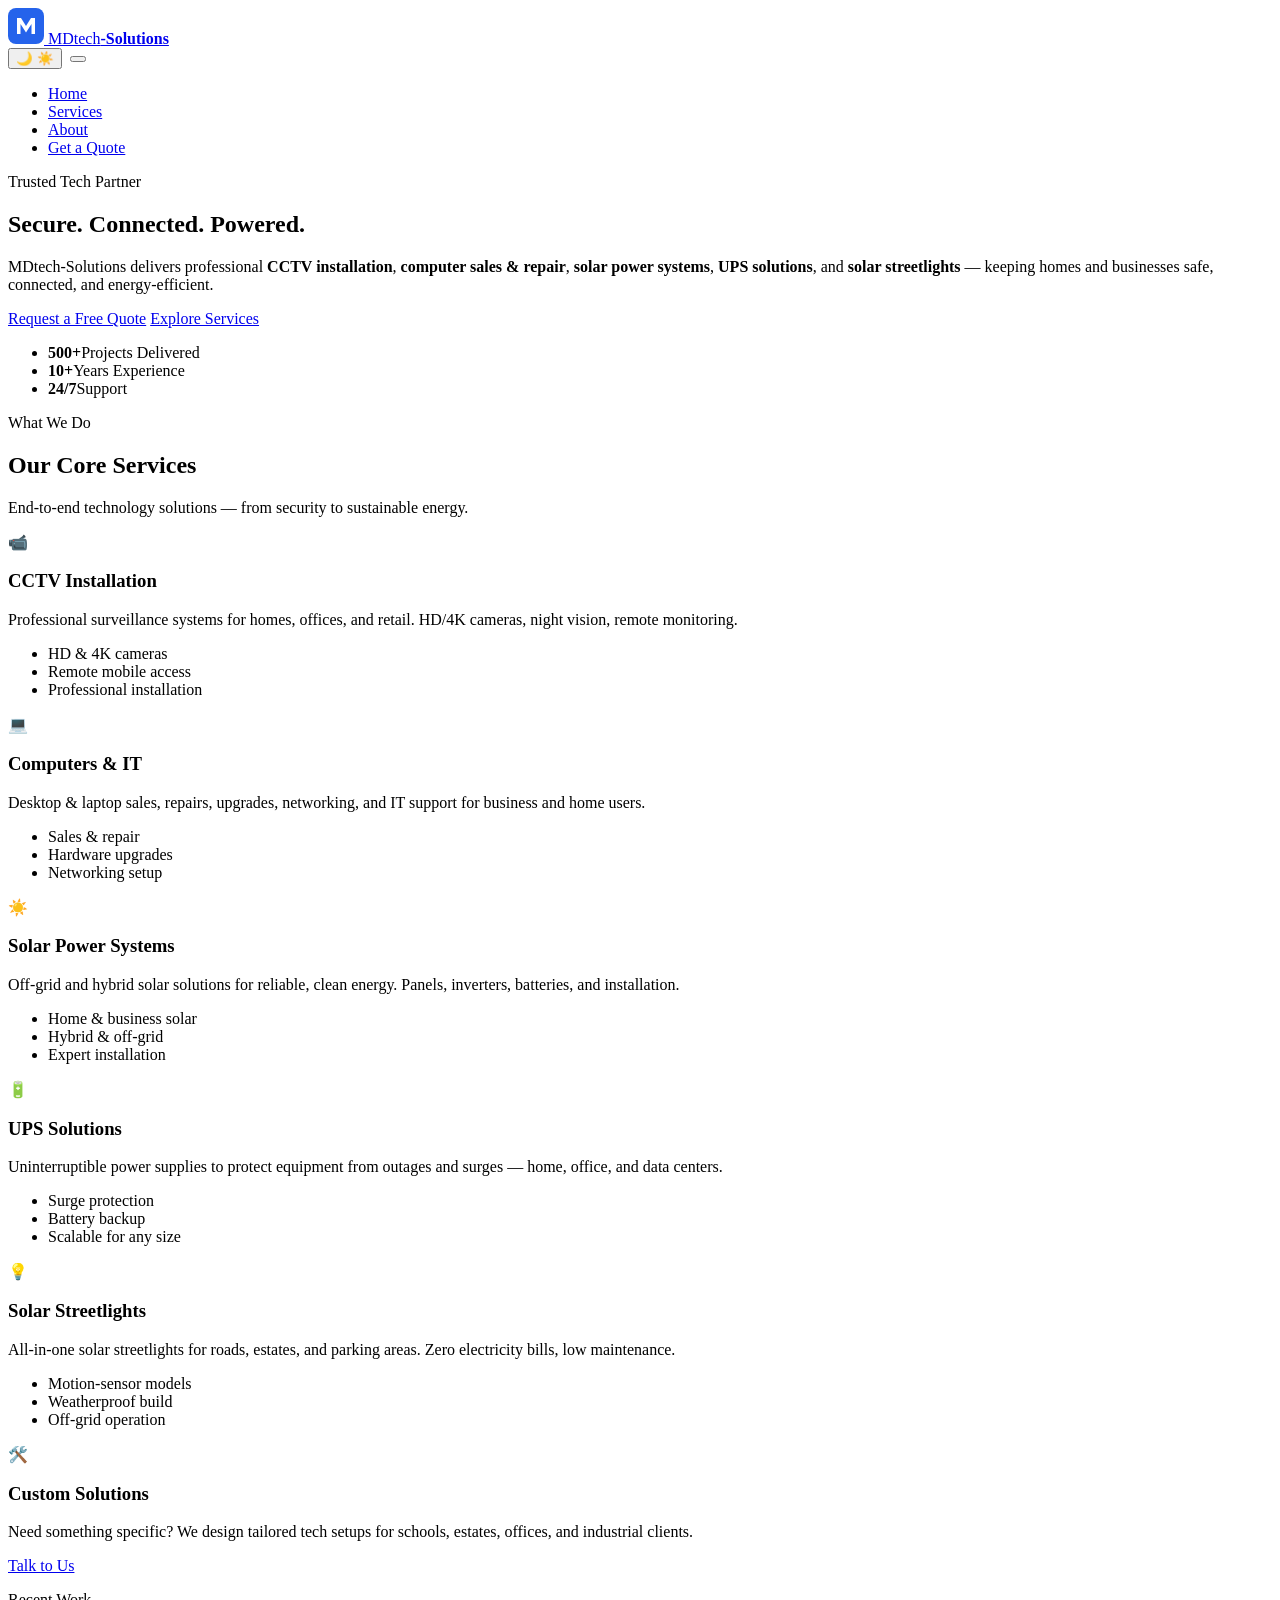
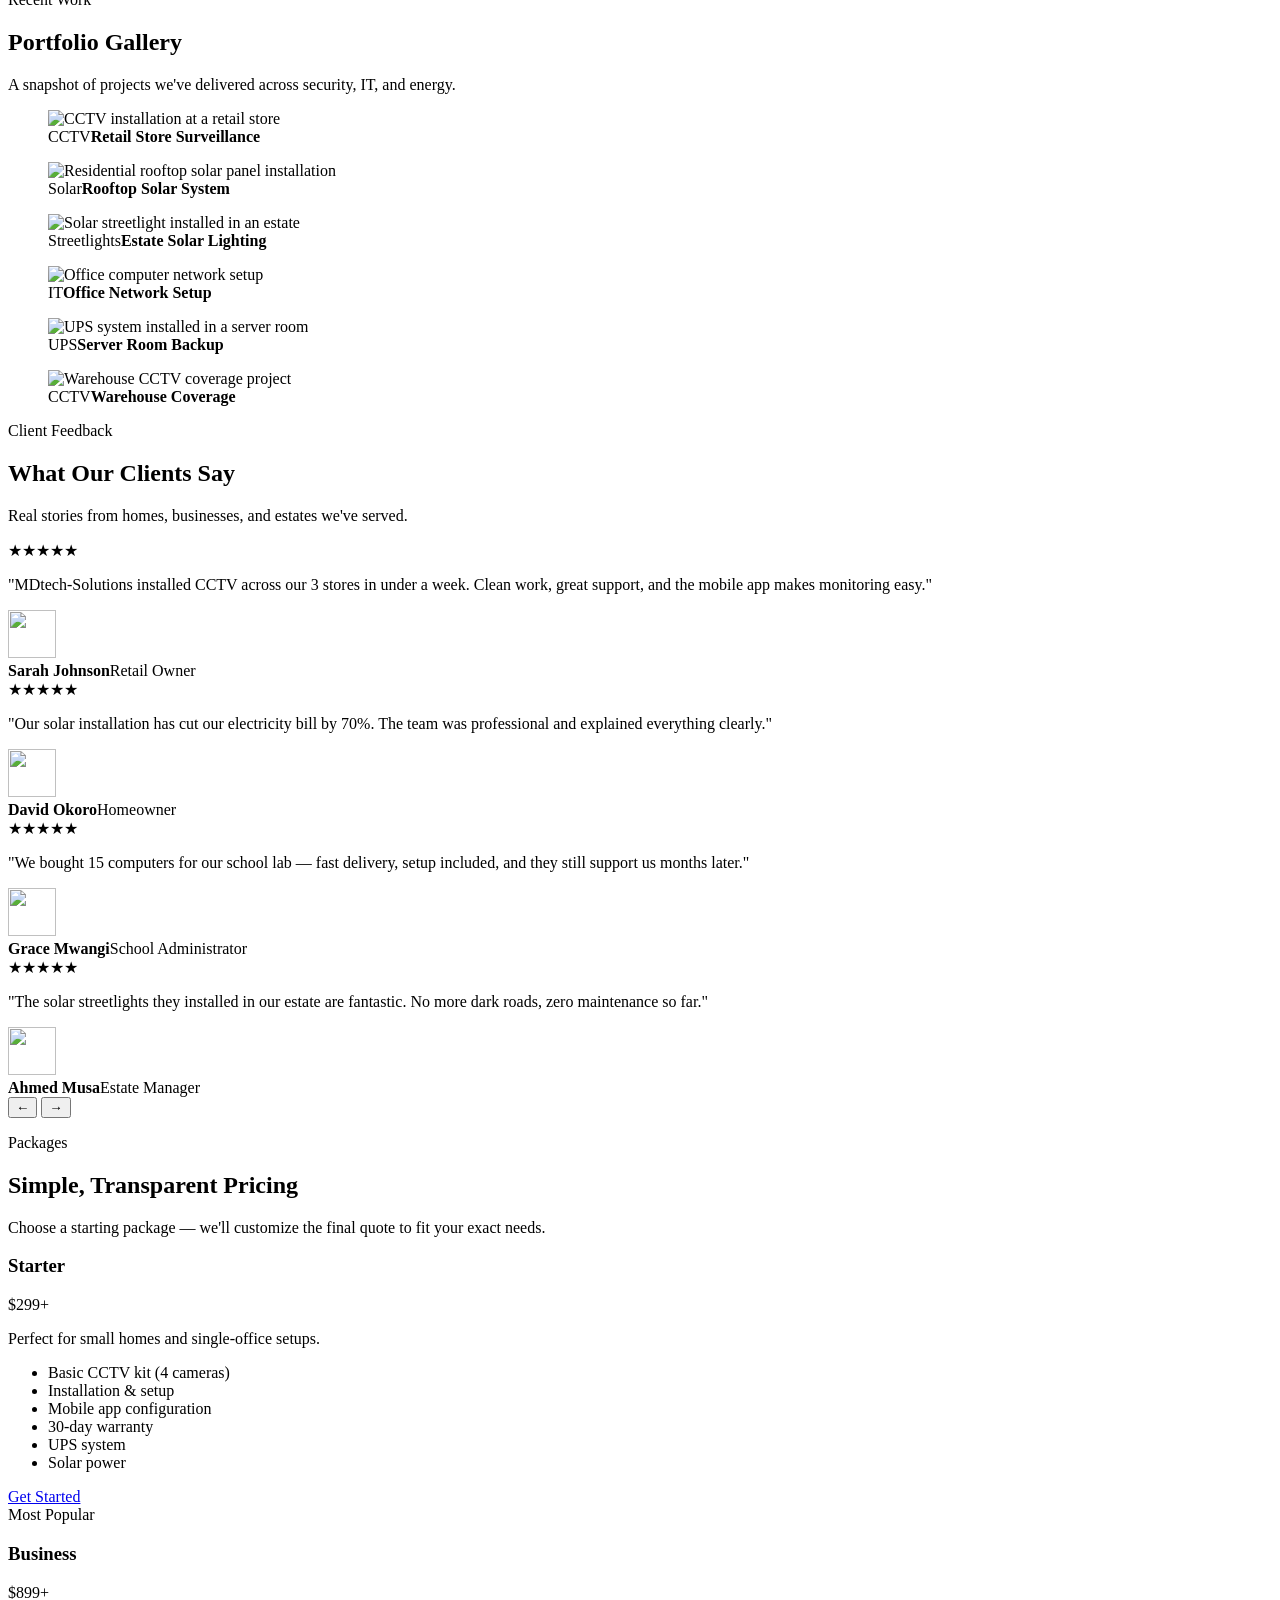
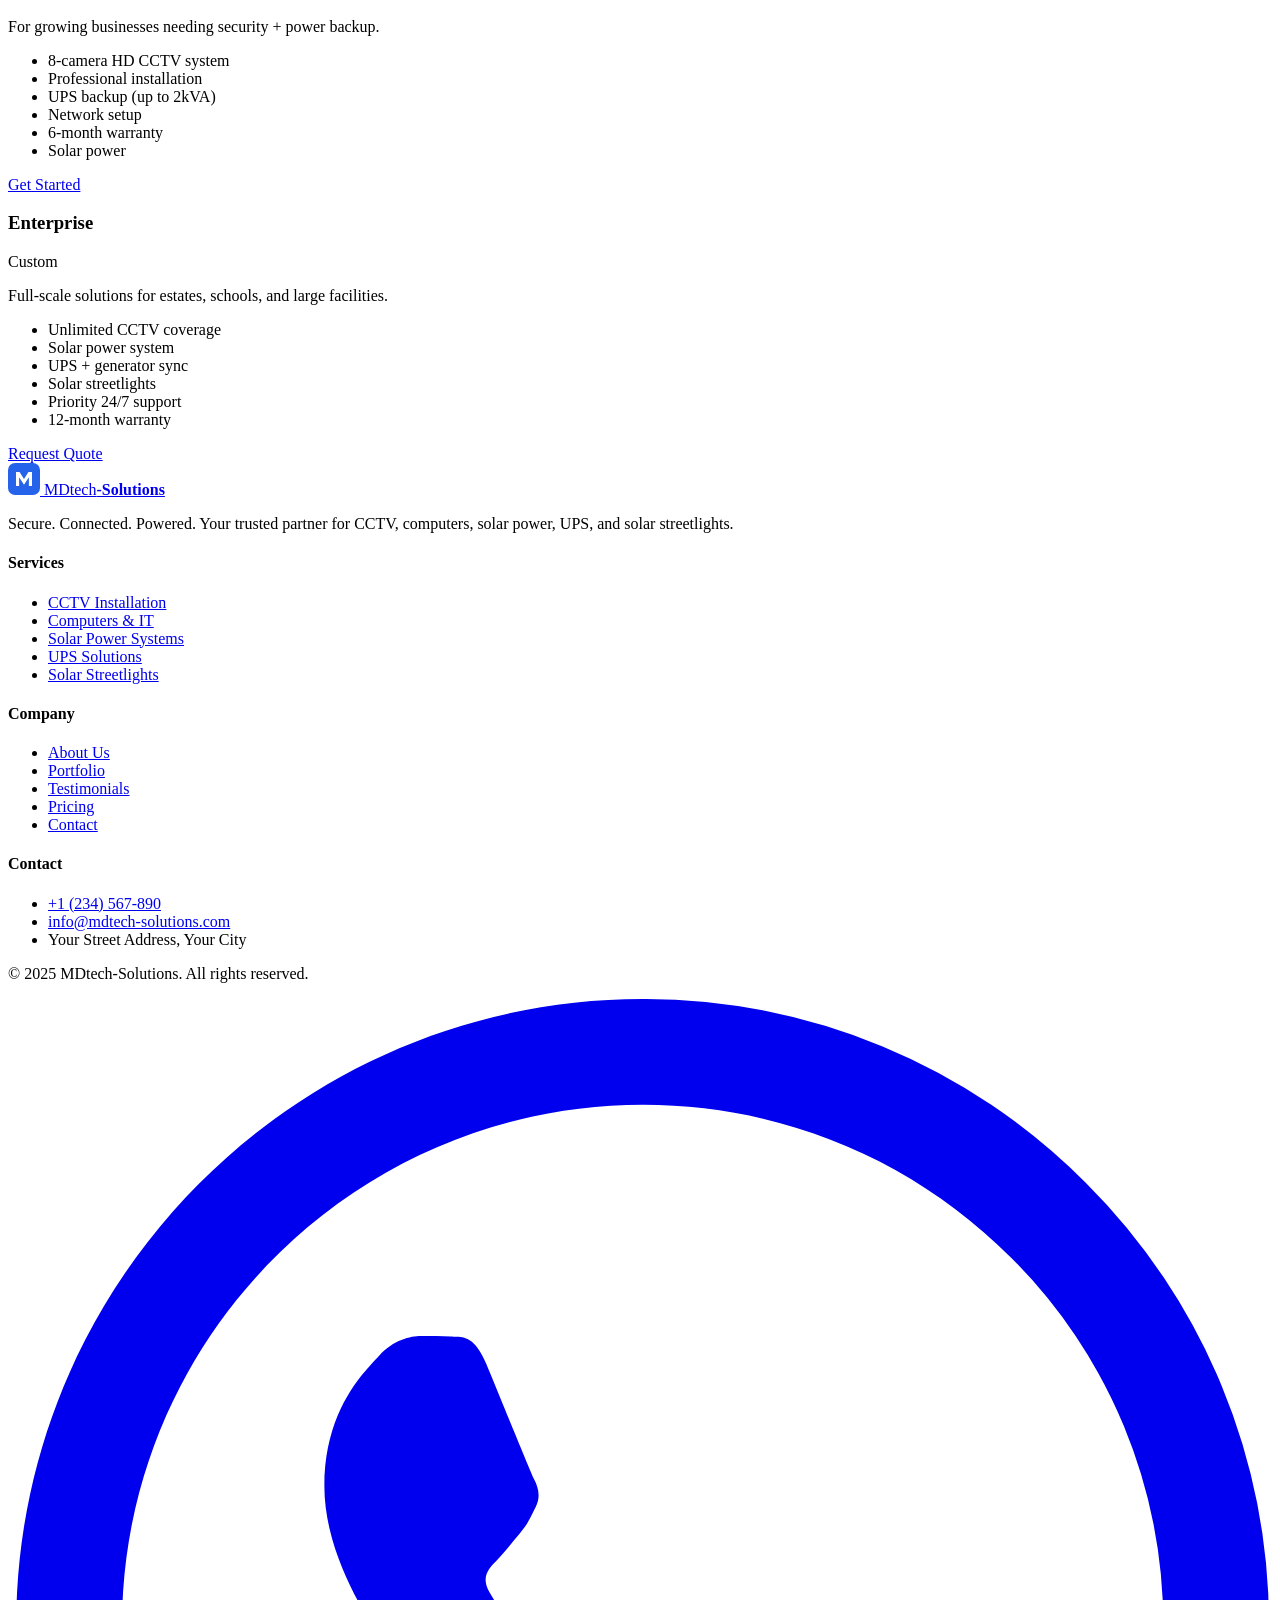
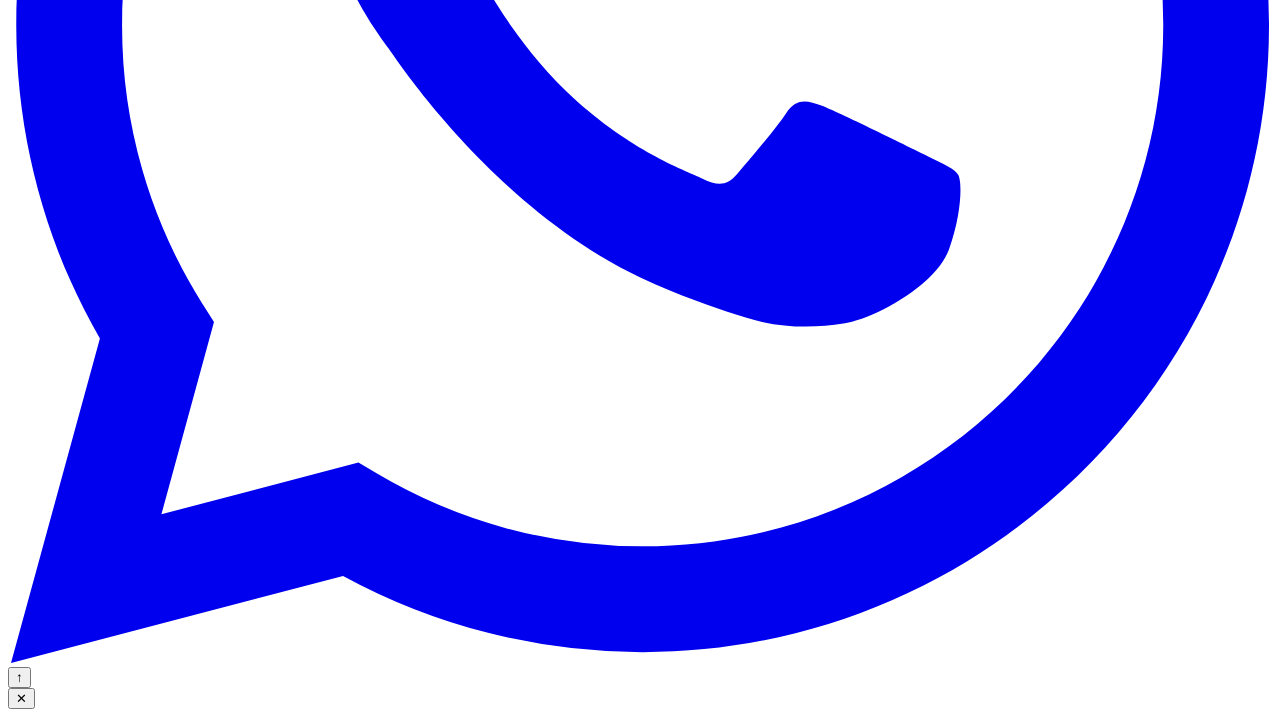
==== index.html @ 94e85aee "WED upload" ====
<!DOCTYPE html>
<html lang="en">
<head>
  <meta charset="UTF-8" />
  <meta name="viewport" content="width=device-width, initial-scale=1.0" />
  <title>MDtech-Solutions | CCTV, Computers, Solar Power, UPS & Solar Streetlights</title>
  <meta name="description" content="MDtech-Solutions is your trusted tech partner for CCTV installation, computer sales & repair, solar power systems, UPS solutions, and solar streetlights. Reliable, affordable, and professional." />
  <meta name="keywords" content="CCTV installation, computer sales, solar power, UPS, solar streetlights, tech solutions, security systems, MDtech-Solutions" />
  <meta name="author" content="MDtech-Solutions" />
  <meta name="robots" content="index, follow" />
  <link rel="canonical" href="https://www.mdtech-solutions.com/" />

  <meta property="og:type" content="website" />
  <meta property="og:title" content="MDtech-Solutions | CCTV, Computers, Solar Power & More" />
  <meta property="og:description" content="Professional CCTV installation, computer sales, solar power systems, UPS, and solar streetlights." />
  <meta property="og:image" content="https://www.mdtech-solutions.com/images/og-image.jpg" />
  <meta property="og:url" content="https://www.mdtech-solutions.com/" />
  <meta property="og:site_name" content="MDtech-Solutions" />

  <meta name="twitter:card" content="summary_large_image" />
  <meta name="twitter:title" content="MDtech-Solutions | CCTV, Computers, Solar Power & More" />
  <meta name="twitter:description" content="Professional CCTV installation, computer sales, solar power systems, UPS, and solar streetlights." />
  <meta name="twitter:image" content="https://www.mdtech-solutions.com/images/og-image.jpg" />

  <link rel="icon" href="images/logo.svg" type="image/svg+xml" />
  <link rel="apple-touch-icon" href="images/logo.svg" />
  <link rel="preconnect" href="https://fonts.googleapis.com" />
  <link rel="preconnect" href="https://fonts.gstatic.com" crossorigin />
  <link href="https://fonts.googleapis.com/css2?family=Inter:wght@400;500;600;700;800&display=swap" rel="stylesheet" />
  <link rel="stylesheet" href="css/style.css" />

  <script type="application/ld+json">
  {
    "@context": "https://schema.org",
    "@type": "LocalBusiness",
    "name": "MDtech-Solutions",
    "description": "Tech company offering CCTV installation, computer sales & repair, solar power systems, UPS, and solar streetlights.",
    "url": "https://www.mdtech-solutions.com",
    "logo": "https://www.mdtech-solutions.com/images/logo.svg",
    "image": "https://www.mdtech-solutions.com/images/og-image.jpg",
    "telephone": "+1234567890",
    "email": "info@mdtech-solutions.com",
    "address": { "@type": "PostalAddress", "streetAddress": "Your Street Address", "addressLocality": "Your City", "addressRegion": "Your Region", "postalCode": "00000", "addressCountry": "Your Country" },
    "openingHours": "Mo-Fr 08:00-18:00, Sa 09:00-15:00",
    "priceRange": "$$"
  }
  </script>
</head>
<body>

  <!-- HEADER -->
  <header class="site-header" role="banner">
    <div class="container">
      <nav class="navbar" aria-label="Main navigation">
        <a href="index.html" class="logo" aria-label="MDtech-Solutions home">
          <svg width="36" height="36" viewBox="0 0 36 36" fill="none" aria-hidden="true">
            <rect width="36" height="36" rx="8" fill="#2563eb"/>
            <path d="M9 26V10h4l5 8 5-8h4v16h-3.5V16l-5.5 8.5L12.5 16v10H9z" fill="#fff"/>
          </svg>
          <span>MDtech<strong>-Solutions</strong></span>
        </a>

        <div style="display:flex;align-items:center;gap:0.5rem;">
          <button class="theme-toggle" aria-label="Toggle dark mode" title="Toggle dark mode">
            <span class="icon-moon" aria-hidden="true">🌙</span>
            <span class="icon-sun" aria-hidden="true">☀️</span>
          </button>
          <button class="menu-toggle" aria-label="Toggle navigation menu" aria-expanded="false" aria-controls="nav-menu">
            <span></span><span></span><span></span>
          </button>
        </div>

        <ul class="nav-links" id="nav-menu">
          <li><a href="index.html">Home</a></li>
          <li><a href="services.html">Services</a></li>
          <li><a href="about.html">About</a></li>
          <li><a href="contact.html" class="btn-nav">Get a Quote</a></li>
        </ul>
      </nav>
    </div>
  </header>

  <main role="main">
    <!-- HERO -->
    <section id="home" class="hero" aria-labelledby="hero-title">
      <div class="container hero-content">
        <p class="eyebrow">Trusted Tech Partner</p>
        <h1 id="hero-title">Secure. Connected. <span class="highlight">Powered.</span></h1>
        <p class="hero-sub">
          MDtech-Solutions delivers professional <strong>CCTV installation</strong>, <strong>computer sales & repair</strong>,
          <strong>solar power systems</strong>, <strong>UPS solutions</strong>, and <strong>solar streetlights</strong> —
          keeping homes and businesses safe, connected, and energy-efficient.
        </p>
        <div class="hero-actions">
          <a href="contact.html" class="btn btn-primary">Request a Free Quote</a>
          <a href="services.html" class="btn btn-outline">Explore Services</a>
        </div>
        <ul class="hero-stats" aria-label="Key facts">
          <li><strong>500+</strong><span>Projects Delivered</span></li>
          <li><strong>10+</strong><span>Years Experience</span></li>
          <li><strong>24/7</strong><span>Support</span></li>
        </ul>
      </div>
    </section>

    <!-- SERVICES PREVIEW -->
    <section id="services" class="services" aria-labelledby="services-title">
      <div class="container">
        <header class="section-header">
          <p class="eyebrow">What We Do</p>
          <h2 id="services-title">Our Core Services</h2>
          <p class="section-sub">End-to-end technology solutions — from security to sustainable energy.</p>
        </header>
        <div class="card-grid">
          <article class="card">
            <div class="card-icon" aria-hidden="true">📹</div>
            <h3>CCTV Installation</h3>
            <p>Professional surveillance systems for homes, offices, and retail. HD/4K cameras, night vision, remote monitoring.</p>
            <ul class="card-features"><li>HD & 4K cameras</li><li>Remote mobile access</li><li>Professional installation</li></ul>
          </article>
          <article class="card">
            <div class="card-icon" aria-hidden="true">💻</div>
            <h3>Computers & IT</h3>
            <p>Desktop & laptop sales, repairs, upgrades, networking, and IT support for business and home users.</p>
            <ul class="card-features"><li>Sales & repair</li><li>Hardware upgrades</li><li>Networking setup</li></ul>
          </article>
          <article class="card">
            <div class="card-icon" aria-hidden="true">☀️</div>
            <h3>Solar Power Systems</h3>
            <p>Off-grid and hybrid solar solutions for reliable, clean energy. Panels, inverters, batteries, and installation.</p>
            <ul class="card-features"><li>Home & business solar</li><li>Hybrid & off-grid</li><li>Expert installation</li></ul>
          </article>
          <article class="card">
            <div class="card-icon" aria-hidden="true">🔋</div>
            <h3>UPS Solutions</h3>
            <p>Uninterruptible power supplies to protect equipment from outages and surges — home, office, and data centers.</p>
            <ul class="card-features"><li>Surge protection</li><li>Battery backup</li><li>Scalable for any size</li></ul>
          </article>
          <article class="card">
            <div class="card-icon" aria-hidden="true">💡</div>
            <h3>Solar Streetlights</h3>
            <p>All-in-one solar streetlights for roads, estates, and parking areas. Zero electricity bills, low maintenance.</p>
            <ul class="card-features"><li>Motion-sensor models</li><li>Weatherproof build</li><li>Off-grid operation</li></ul>
          </article>
          <article class="card card-cta">
            <div class="card-icon" aria-hidden="true">🛠️</div>
            <h3>Custom Solutions</h3>
            <p>Need something specific? We design tailored tech setups for schools, estates, offices, and industrial clients.</p>
            <a href="contact.html" class="btn btn-primary">Talk to Us</a>
          </article>
        </div>
      </div>
    </section>

    <!-- GALLERY / PORTFOLIO -->
    <section id="gallery" class="gallery" aria-labelledby="gallery-title">
      <div class="container">
        <header class="section-header">
          <p class="eyebrow">Recent Work</p>
          <h2 id="gallery-title">Portfolio Gallery</h2>
          <p class="section-sub">A snapshot of projects we've delivered across security, IT, and energy.</p>
        </header>
        <div class="gallery-grid">
          <figure class="gallery-item">
            <img src="images/portfolio/cctv-1.jpg" alt="CCTV installation at a retail store" loading="lazy" width="600" height="450" />
            <figcaption class="gallery-overlay"><span>CCTV</span><strong>Retail Store Surveillance</strong></figcaption>
          </figure>
          <figure class="gallery-item">
            <img src="images/portfolio/solar-1.jpg" alt="Residential rooftop solar panel installation" loading="lazy" width="600" height="450" />
            <figcaption class="gallery-overlay"><span>Solar</span><strong>Rooftop Solar System</strong></figcaption>
          </figure>
          <figure class="gallery-item">
            <img src="images/portfolio/streetlight-1.jpg" alt="Solar streetlight installed in an estate" loading="lazy" width="600" height="450" />
            <figcaption class="gallery-overlay"><span>Streetlights</span><strong>Estate Solar Lighting</strong></figcaption>
          </figure>
          <figure class="gallery-item">
            <img src="images/portfolio/office-1.jpg" alt="Office computer network setup" loading="lazy" width="600" height="450" />
            <figcaption class="gallery-overlay"><span>IT</span><strong>Office Network Setup</strong></figcaption>
          </figure>
          <figure class="gallery-item">
            <img src="images/portfolio/ups-1.jpg" alt="UPS system installed in a server room" loading="lazy" width="600" height="450" />
            <figcaption class="gallery-overlay"><span>UPS</span><strong>Server Room Backup</strong></figcaption>
          </figure>
          <figure class="gallery-item">
            <img src="images/portfolio/cctv-2.jpg" alt="Warehouse CCTV coverage project" loading="lazy" width="600" height="450" />
            <figcaption class="gallery-overlay"><span>CCTV</span><strong>Warehouse Coverage</strong></figcaption>
          </figure>
        </div>
      </div>
    </section>

    <!-- TESTIMONIALS -->
    <section id="testimonials" class="testimonials" aria-labelledby="testimonials-title">
      <div class="container">
        <header class="section-header">
          <p class="eyebrow">Client Feedback</p>
          <h2 id="testimonials-title">What Our Clients Say</h2>
          <p class="section-sub">Real stories from homes, businesses, and estates we've served.</p>
        </header>
        <div class="testimonials-track" role="region" aria-label="Client testimonials">
          <article class="testimonial">
            <div class="testimonial-stars" aria-label="5 out of 5 stars">★★★★★</div>
            <p class="testimonial-text">"MDtech-Solutions installed CCTV across our 3 stores in under a week. Clean work, great support, and the mobile app makes monitoring easy."</p>
            <div class="testimonial-author">
              <img src="images/testimonials/client-1.jpg" alt="" width="48" height="48" loading="lazy" />
              <div><strong>Sarah Johnson</strong><span>Retail Owner</span></div>
            </div>
          </article>
          <article class="testimonial">
            <div class="testimonial-stars" aria-label="5 out of 5 stars">★★★★★</div>
            <p class="testimonial-text">"Our solar installation has cut our electricity bill by 70%. The team was professional and explained everything clearly."</p>
            <div class="testimonial-author">
              <img src="images/testimonials/client-2.jpg" alt="" width="48" height="48" loading="lazy" />
              <div><strong>David Okoro</strong><span>Homeowner</span></div>
            </div>
          </article>
          <article class="testimonial">
            <div class="testimonial-stars" aria-label="5 out of 5 stars">★★★★★</div>
            <p class="testimonial-text">"We bought 15 computers for our school lab — fast delivery, setup included, and they still support us months later."</p>
            <div class="testimonial-author">
              <img src="images/testimonials/client-3.jpg" alt="" width="48" height="48" loading="lazy" />
              <div><strong>Grace Mwangi</strong><span>School Administrator</span></div>
            </div>
          </article>
          <article class="testimonial">
            <div class="testimonial-stars" aria-label="5 out of 5 stars">★★★★★</div>
            <p class="testimonial-text">"The solar streetlights they installed in our estate are fantastic. No more dark roads, zero maintenance so far."</p>
            <div class="testimonial-author">
              <img src="images/testimonials/client-4.jpg" alt="" width="48" height="48" loading="lazy" />
              <div><strong>Ahmed Musa</strong><span>Estate Manager</span></div>
            </div>
          </article>
        </div>
        <div class="testimonial-controls">
          <button class="testimonial-btn prev" aria-label="Previous testimonial">←</button>
          <button class="testimonial-btn next" aria-label="Next testimonial">→</button>
        </div>
      </div>
    </section>

    <!-- PRICING -->
    <section id="pricing" class="pricing" aria-labelledby="pricing-title">
      <div class="container">
        <header class="section-header">
          <p class="eyebrow">Packages</p>
          <h2 id="pricing-title">Simple, Transparent Pricing</h2>
          <p class="section-sub">Choose a starting package — we'll customize the final quote to fit your exact needs.</p>
        </header>
        <div class="pricing-grid">
          <article class="pricing-card">
            <h3>Starter</h3>
            <div class="pricing-amount">$299<span>+</span></div>
            <p class="pricing-desc">Perfect for small homes and single-office setups.</p>
            <ul class="pricing-features">
              <li>Basic CCTV kit (4 cameras)</li>
              <li>Installation & setup</li>
              <li>Mobile app configuration</li>
              <li>30-day warranty</li>
              <li class="disabled">UPS system</li>
              <li class="disabled">Solar power</li>
            </ul>
            <a href="contact.html" class="btn btn-outline">Get Started</a>
          </article>
          <article class="pricing-card featured">
            <span class="pricing-badge">Most Popular</span>
            <h3>Business</h3>
            <div class="pricing-amount">$899<span>+</span></div>
            <p class="pricing-desc">For growing businesses needing security + power backup.</p>
            <ul class="pricing-features">
              <li>8-camera HD CCTV system</li>
              <li>Professional installation</li>
              <li>UPS backup (up to 2kVA)</li>
              <li>Network setup</li>
              <li>6-month warranty</li>
              <li class="disabled">Solar power</li>
            </ul>
            <a href="contact.html" class="btn btn-primary">Get Started</a>
          </article>
          <article class="pricing-card">
            <h3>Enterprise</h3>
            <div class="pricing-amount">Custom</div>
            <p class="pricing-desc">Full-scale solutions for estates, schools, and large facilities.</p>
            <ul class="pricing-features">
              <li>Unlimited CCTV coverage</li>
              <li>Solar power system</li>
              <li>UPS + generator sync</li>
              <li>Solar streetlights</li>
              <li>Priority 24/7 support</li>
              <li>12-month warranty</li>
            </ul>
            <a href="contact.html" class="btn btn-outline">Request Quote</a>
          </article>
        </div>
      </div>
    </section>
  </main>

  <!-- FOOTER -->
  <footer class="site-footer" role="contentinfo">
    <div class="container footer-grid">
      <div>
        <a href="index.html" class="logo footer-logo">
          <svg width="32" height="32" viewBox="0 0 36 36" fill="none" aria-hidden="true">
            <rect width="36" height="36" rx="8" fill="#2563eb"/>
            <path d="M9 26V10h4l5 8 5-8h4v16h-3.5V16l-5.5 8.5L12.5 16v10H9z" fill="#fff"/>
          </svg>
          <span>MDtech<strong>-Solutions</strong></span>
        </a>
        <p class="footer-desc">Secure. Connected. Powered. Your trusted partner for CCTV, computers, solar power, UPS, and solar streetlights.</p>
      </div>
      <div>
        <h4>Services</h4>
        <ul>
          <li><a href="services.html">CCTV Installation</a></li>
          <li><a href="services.html">Computers & IT</a></li>
          <li><a href="services.html">Solar Power Systems</a></li>
          <li><a href="services.html">UPS Solutions</a></li>
          <li><a href="services.html">Solar Streetlights</a></li>
        </ul>
      </div>
      <div>
        <h4>Company</h4>
        <ul>
          <li><a href="about.html">About Us</a></li>
          <li><a href="index.html#gallery">Portfolio</a></li>
          <li><a href="index.html#testimonials">Testimonials</a></li>
          <li><a href="index.html#pricing">Pricing</a></li>
          <li><a href="contact.html">Contact</a></li>
        </ul>
      </div>
      <div>
        <h4>Contact</h4>
        <ul>
          <li><a href="tel:+1234567890">+1 (234) 567-890</a></li>
          <li><a href="mailto:info@mdtech-solutions.com">info@mdtech-solutions.com</a></li>
          <li>Your Street Address, Your City</li>
        </ul>
      </div>
    </div>
    <div class="footer-bottom">
      <p>&copy; <span id="year">2025</span> MDtech-Solutions. All rights reserved.</p>
    </div>
  </footer>

  <!-- WHATSAPP FLOAT -->
  <a href="https://wa.me/1234567890?text=Hi%20MDtech-Solutions%2C%20I%27d%20like%20a%20quote." class="whatsapp-float" target="_blank" rel="noopener" aria-label="Chat with us on WhatsApp">
    <svg viewBox="0 0 24 24" fill="currentColor" aria-hidden="true">
      <path d="M17.472 14.382c-.297-.149-1.758-.867-2.03-.967-.273-.099-.471-.148-.67.15-.197.297-.767.966-.94 1.164-.173.199-.347.223-.644.075-.297-.15-1.255-.463-2.39-1.475-.883-.788-1.48-1.761-1.653-2.059-.173-.297-.018-.458.13-.606.134-.133.298-.347.446-.52.149-.174.198-.298.298-.497.099-.198.05-.371-.025-.52-.075-.149-.669-1.612-.916-2.207-.242-.579-.487-.5-.669-.51-.173-.008-.371-.01-.57-.01-.198 0-.52.074-.792.372-.272.297-1.04 1.016-1.04 2.479 0 1.462 1.065 2.875 1.213 3.074.149.198 2.096 3.2 5.077 4.487.709.306 1.262.489 1.694.625.712.227 1.36.195 1.871.118.571-.085 1.758-.719 2.006-1.413.248-.694.248-1.289.173-1.413-.074-.124-.272-.198-.57-.347m-5.421 7.403h-.004a9.87 9.87 0 01-5.031-1.378l-.361-.214-3.741.982.998-3.648-.235-.374a9.86 9.86 0 01-1.51-5.26c.001-5.45 4.436-9.884 9.888-9.884 2.64 0 5.122 1.03 6.988 2.898a9.825 9.825 0 012.893 6.994c-.003 5.45-4.437 9.884-9.885 9.884m8.413-18.297A11.815 11.815 0 0012.05 0C5.495 0 .16 5.335.157 11.892c0 2.096.547 4.142 1.588 5.945L.057 24l6.305-1.654a11.882 11.882 0 005.683 1.448h.005c6.554 0 11.89-5.335 11.893-11.893a11.821 11.821 0 00-3.48-8.413z"/>
    </svg>
  </a>

  <!-- BACK TO TOP -->
  <button class="back-to-top" aria-label="Back to top">↑</button>

  <!-- LIGHTBOX -->
  <div class="lightbox" role="dialog" aria-modal="true" aria-label="Image preview">
    <button class="lightbox-close" aria-label="Close image preview">✕</button>
    <img src="" alt="" />
  </div>

  <script src="js/main.js"></script>
</body>
</html>
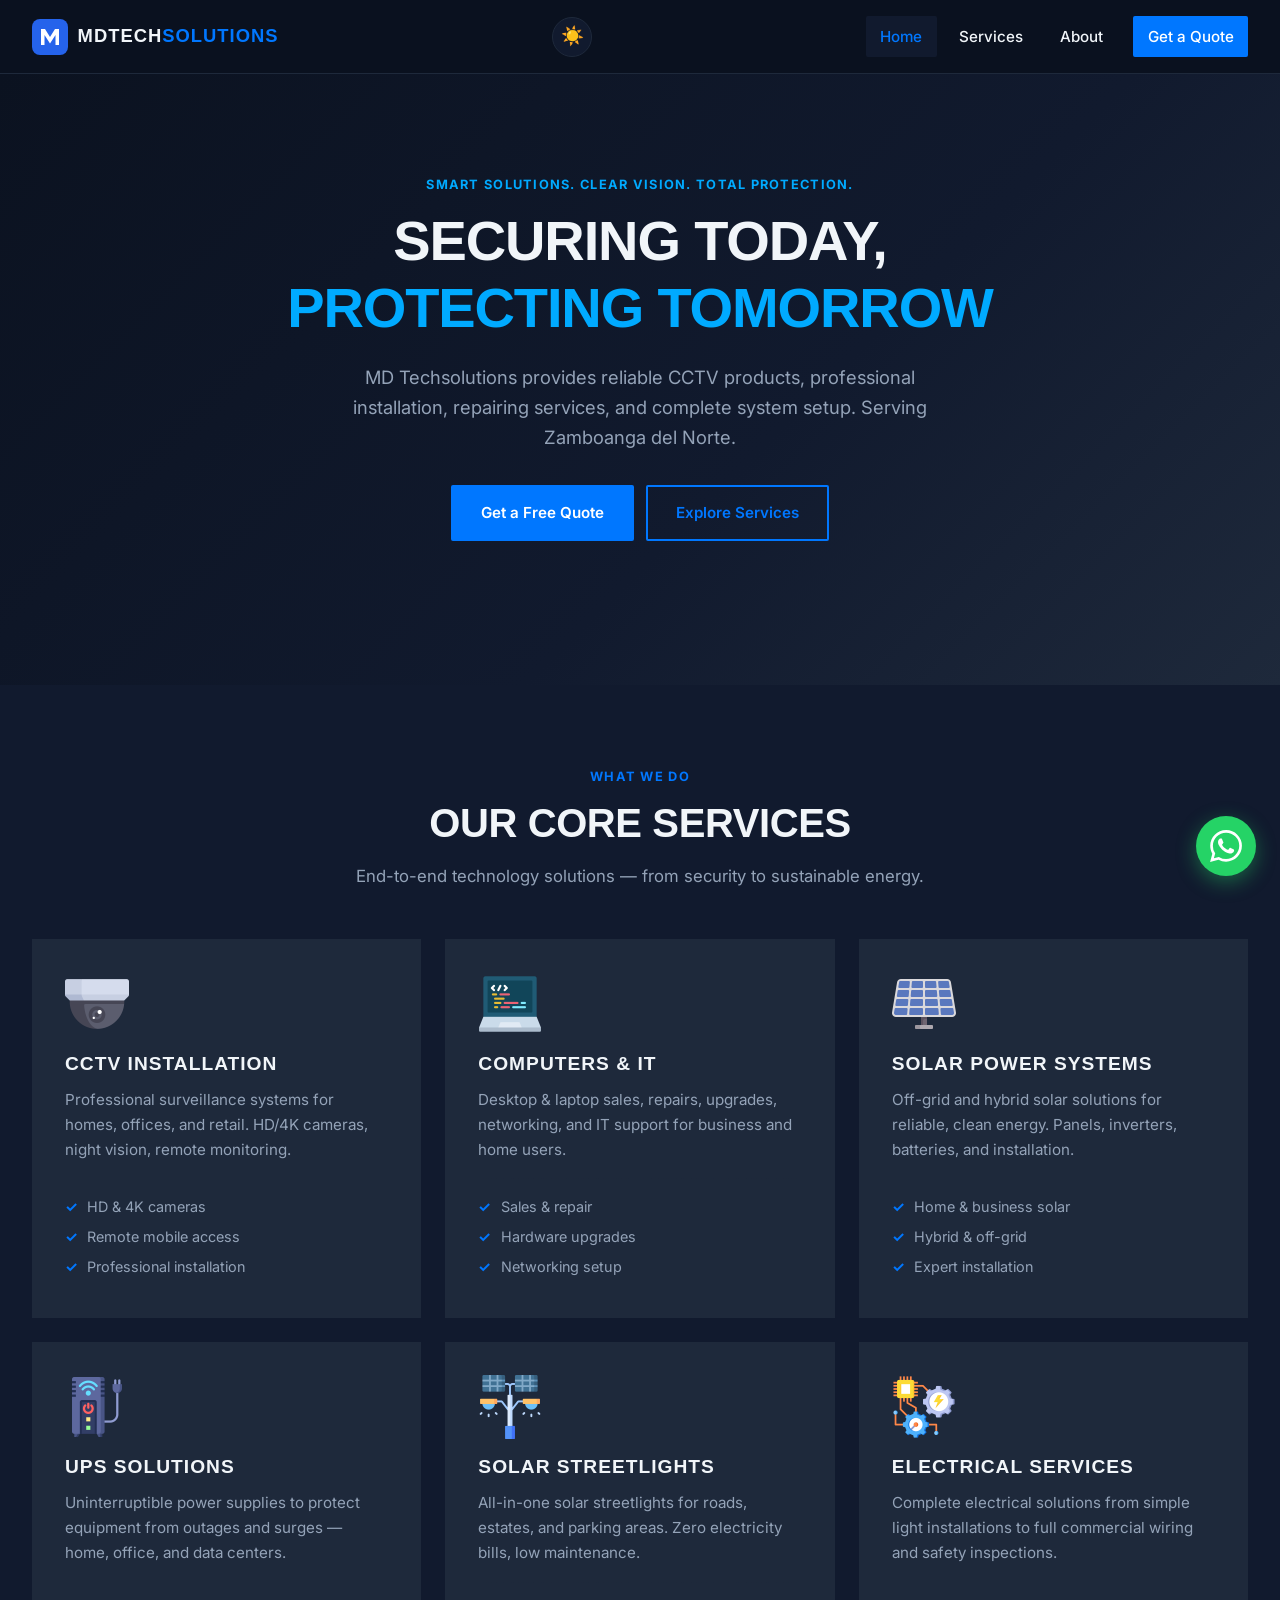
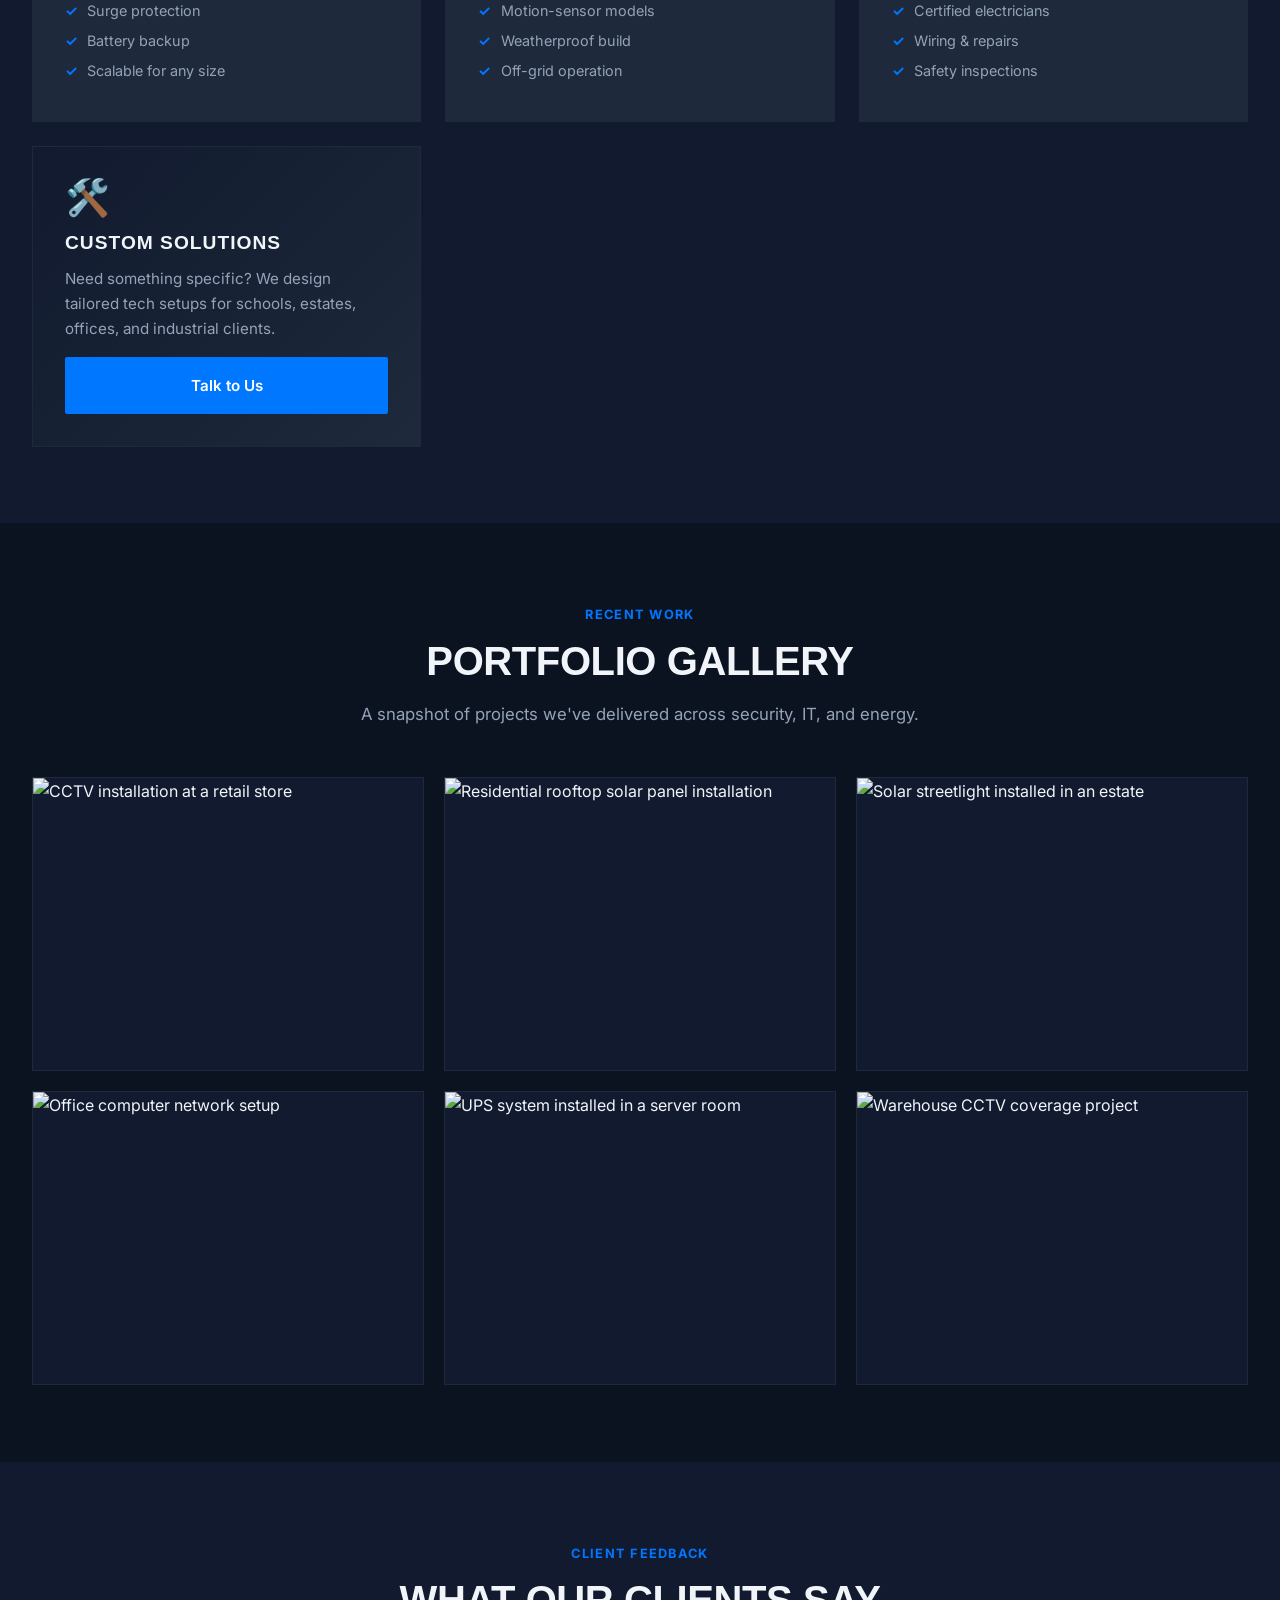
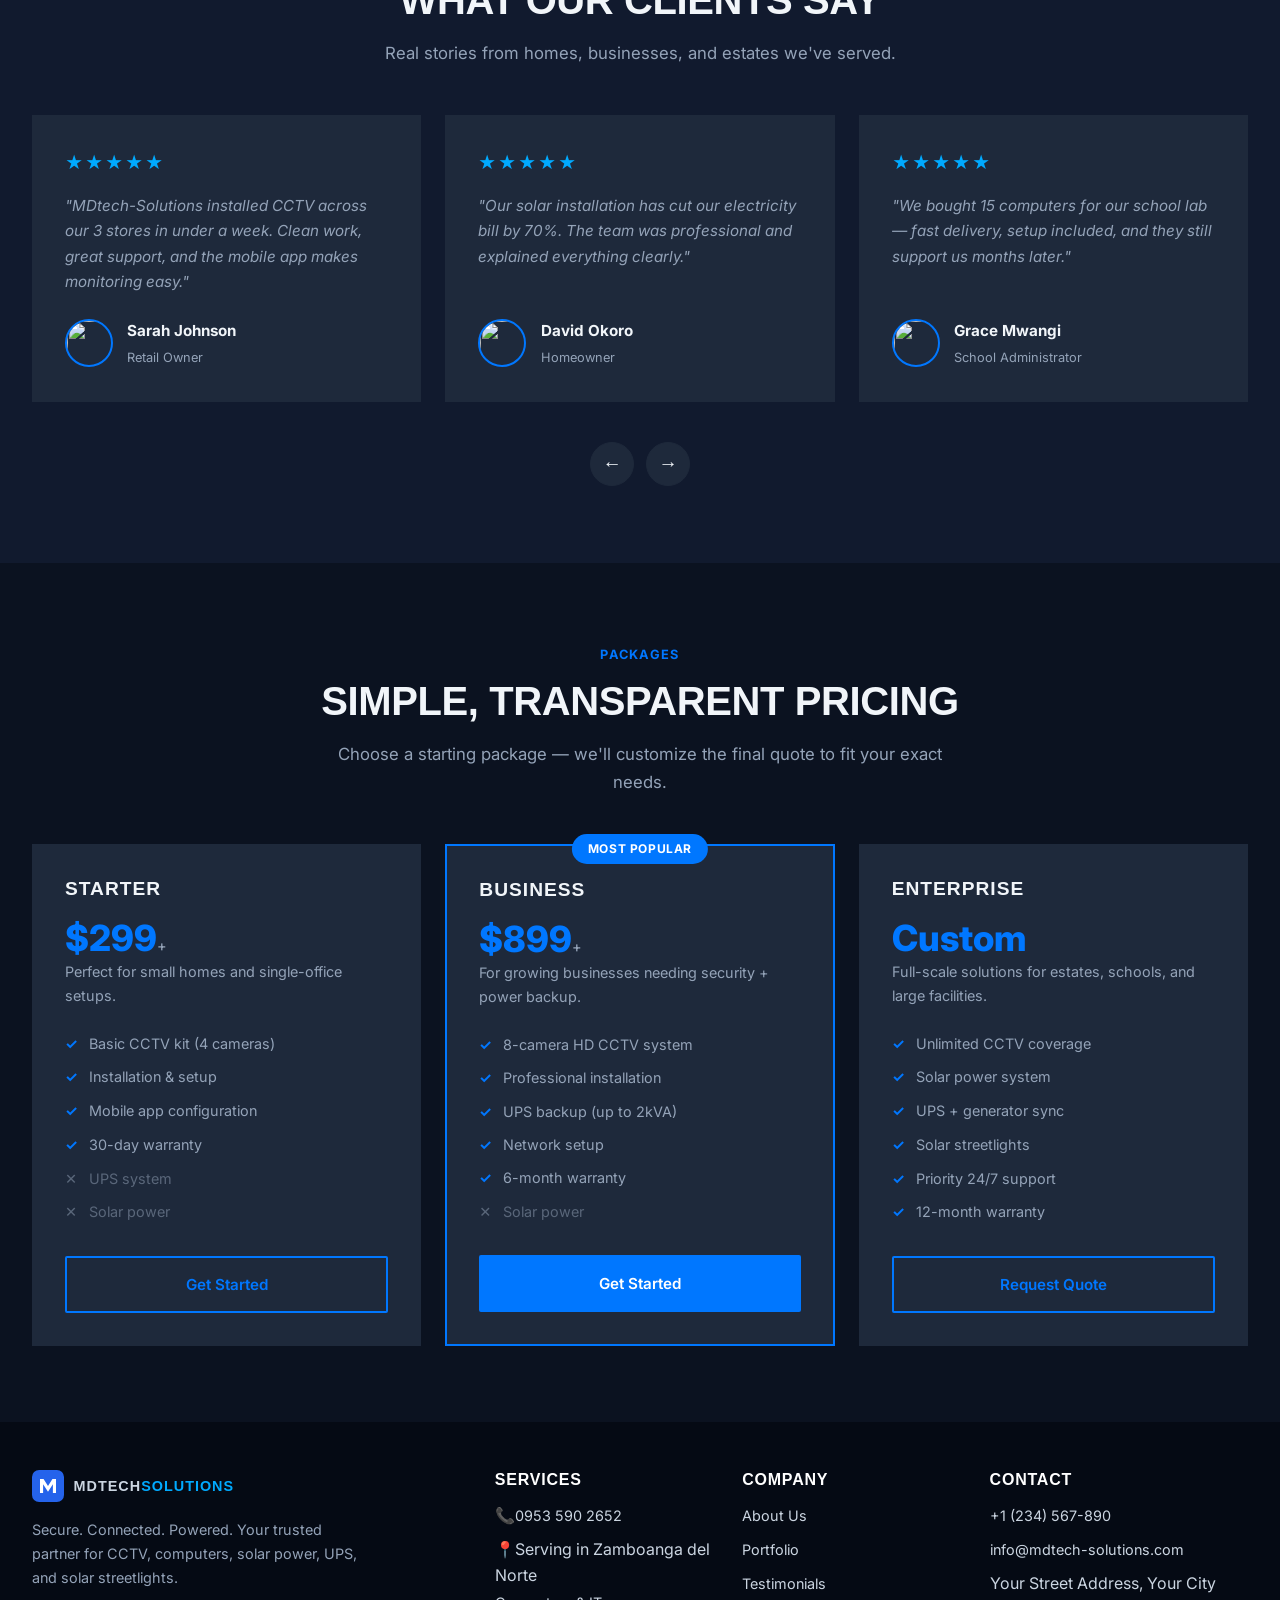
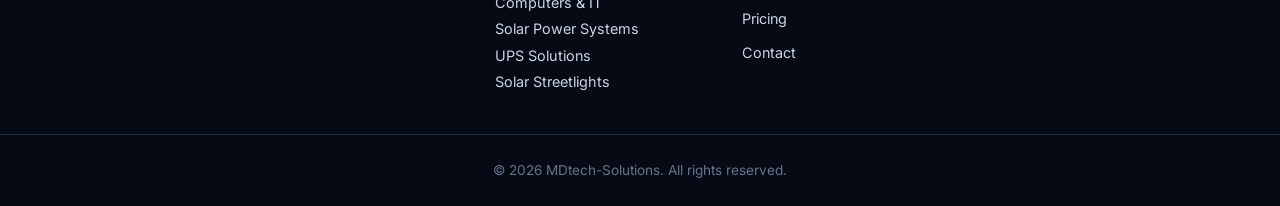
==== commit cdc1883d: "updated" ====
--- a/index.html
+++ b/index.html
@@ -53,13 +53,9 @@
     <div class="container">
       <nav class="navbar" aria-label="Main navigation">
         <a href="index.html" class="logo" aria-label="MDtech-Solutions home">
-          <svg width="36" height="36" viewBox="0 0 36 36" fill="none" aria-hidden="true">
-            <rect width="36" height="36" rx="8" fill="#2563eb"/>
-            <path d="M9 26V10h4l5 8 5-8h4v16h-3.5V16l-5.5 8.5L12.5 16v10H9z" fill="#fff"/>
-          </svg>
-          <span>MDtech<strong>-Solutions</strong></span>
+          <svg width="36" height="36" viewBox="0 0 36 36" fill="none" aria-hidden="true"><rect width="36" height="36" rx="8" fill="#2563eb"/><path d="M9 26V10h4l5 8 5-8h4v16h-3.5V16l-5.5 8.5L12.5 16v10H9z" fill="#fff"/></svg>
+          <span>MDtech<strong>Solutions</strong></span>
         </a>
-
         <div style="display:flex;align-items:center;gap:0.5rem;">
           <button class="theme-toggle" aria-label="Toggle dark mode" title="Toggle dark mode">
             <span class="icon-moon" aria-hidden="true">🌙</span>
@@ -83,25 +79,18 @@
   <main role="main">
     <!-- HERO -->
     <section id="home" class="hero" aria-labelledby="hero-title">
-      <div class="container hero-content">
-        <p class="eyebrow">Trusted Tech Partner</p>
-        <h1 id="hero-title">Secure. Connected. <span class="highlight">Powered.</span></h1>
-        <p class="hero-sub">
-          MDtech-Solutions delivers professional <strong>CCTV installation</strong>, <strong>computer sales & repair</strong>,
-          <strong>solar power systems</strong>, <strong>UPS solutions</strong>, and <strong>solar streetlights</strong> —
-          keeping homes and businesses safe, connected, and energy-efficient.
-        </p>
-        <div class="hero-actions">
-          <a href="contact.html" class="btn btn-primary">Request a Free Quote</a>
-          <a href="services.html" class="btn btn-outline">Explore Services</a>
-        </div>
-        <ul class="hero-stats" aria-label="Key facts">
-          <li><strong>500+</strong><span>Projects Delivered</span></li>
-          <li><strong>10+</strong><span>Years Experience</span></li>
-          <li><strong>24/7</strong><span>Support</span></li>
-        </ul>
-      </div>
-    </section>
+  <div class="container hero-content">
+    <p class="eyebrow" style="color: var(--primary-glow);">Smart Solutions. Clear Vision. Total Protection.</p>
+    <h1 id="hero-title">Securing Today,<br><span class="highlight" style="color: var(--primary-glow);">Protecting Tomorrow</span></h1>
+    <p class="hero-sub">
+      MD Techsolutions provides reliable CCTV products, professional installation, repairing services, and complete system setup. Serving Zamboanga del Norte.
+    </p>
+    <div class="hero-actions">
+      <a href="contact.html" class="btn btn-primary">Get a Free Quote</a>
+      <a href="services.html" class="btn btn-outline">Explore Services</a>
+    </div>
+  </div>
+</section>
 
     <!-- SERVICES PREVIEW -->
     <section id="services" class="services" aria-labelledby="services-title">
@@ -113,34 +102,57 @@
         </header>
         <div class="card-grid">
           <article class="card">
-            <div class="card-icon" aria-hidden="true">📹</div>
+            <!-- Example of how to use real images for the icons -->
+             <div class="card-icon">
+              <img src="images/icons/cctv-icon.png" alt="CCTV Icon" width="64" height="64">
+            </div>
             <h3>CCTV Installation</h3>
             <p>Professional surveillance systems for homes, offices, and retail. HD/4K cameras, night vision, remote monitoring.</p>
             <ul class="card-features"><li>HD & 4K cameras</li><li>Remote mobile access</li><li>Professional installation</li></ul>
           </article>
           <article class="card">
-            <div class="card-icon" aria-hidden="true">💻</div>
+            <div class="card-icon">
+              <img src="images/icons/computers-icon.png" alt="Computers Icon" width="64" height="64">
+            </div>
             <h3>Computers & IT</h3>
             <p>Desktop & laptop sales, repairs, upgrades, networking, and IT support for business and home users.</p>
             <ul class="card-features"><li>Sales & repair</li><li>Hardware upgrades</li><li>Networking setup</li></ul>
           </article>
           <article class="card">
-            <div class="card-icon" aria-hidden="true">☀️</div>
+            <div class="card-icon">
+              <img src="images/icons/solar-panel.png" alt="Solar Icon" width="64" height="64">
+            </div>
             <h3>Solar Power Systems</h3>
             <p>Off-grid and hybrid solar solutions for reliable, clean energy. Panels, inverters, batteries, and installation.</p>
             <ul class="card-features"><li>Home & business solar</li><li>Hybrid & off-grid</li><li>Expert installation</li></ul>
           </article>
           <article class="card">
-            <div class="card-icon" aria-hidden="true">🔋</div>
+            <div class="card-icon">
+              <img src="images/icons/ups.png" alt="UPS Icon" width="64" height="64">
+            </div>
             <h3>UPS Solutions</h3>
             <p>Uninterruptible power supplies to protect equipment from outages and surges — home, office, and data centers.</p>
             <ul class="card-features"><li>Surge protection</li><li>Battery backup</li><li>Scalable for any size</li></ul>
           </article>
           <article class="card">
-            <div class="card-icon" aria-hidden="true">💡</div>
+            <div class="card-icon">
+              <img src="images/icons/street-light.png" alt="Streetlight Icon" width="64" height="64">
+            </div>
             <h3>Solar Streetlights</h3>
             <p>All-in-one solar streetlights for roads, estates, and parking areas. Zero electricity bills, low maintenance.</p>
             <ul class="card-features"><li>Motion-sensor models</li><li>Weatherproof build</li><li>Off-grid operation</li></ul>
+          </article>
+            <article class="card">
+            <div class="card-icon">
+              <img src="images/icons/electrical.png" alt="Electrical Icon" width="64" height="64">
+            </div>
+            <h3>Electrical Services</h3>
+            <p>Complete electrical solutions from simple light installations to full commercial wiring and safety inspections.</p>
+            <ul class="card-features">
+              <li>Certified electricians</li>
+              <li>Wiring & repairs</li>
+              <li>Safety inspections</li>
+            </ul>
           </article>
           <article class="card card-cta">
             <div class="card-icon" aria-hidden="true">🛠️</div>
@@ -304,14 +316,15 @@
             <rect width="36" height="36" rx="8" fill="#2563eb"/>
             <path d="M9 26V10h4l5 8 5-8h4v16h-3.5V16l-5.5 8.5L12.5 16v10H9z" fill="#fff"/>
           </svg>
-          <span>MDtech<strong>-Solutions</strong></span>
+          <span>MDtech<strong>Solutions</strong></span>
         </a>
         <p class="footer-desc">Secure. Connected. Powered. Your trusted partner for CCTV, computers, solar power, UPS, and solar streetlights.</p>
       </div>
       <div>
         <h4>Services</h4>
         <ul>
-          <li><a href="services.html">CCTV Installation</a></li>
+          <li><span aria-hidden="true">📞</span><a href="tel:+639535902652">0953 590 2652</a></li>
+          <l><span aria-hidden="true">📍</span>Serving in Zamboanga del Norte</li>
           <li><a href="services.html">Computers & IT</a></li>
           <li><a href="services.html">Solar Power Systems</a></li>
           <li><a href="services.html">UPS Solutions</a></li>
--- a/css/style.css
+++ b/css/style.css
@@ -0,0 +1,492 @@
+/* ============================================
+   MDtech-Solutions — Extended Stylesheet
+   Dark mode · Gallery · Testimonials · Pricing · WhatsApp
+   ============================================ */
+
+/* ---------- Reset & Base ---------- */
+*, *::before, *::after { box-sizing: border-box; margin: 0; padding: 0; }
+
+/* Import Tech Fonts */
+@import url('https://fonts.googleapis.com/css2?family=Orbitron:wght@500;700;900&family=Rajdhani:wght@400;500;600;700&display=swap');
+
+:root {
+  /* New Cyber-Tech Palette */
+  --primary: #0077ff;
+  --primary-glow: #00aaff;
+  --primary-dark: #003bb3;
+  --accent: #00aaff;
+  
+  --text: #f8fafc; /* Silver/White */
+  --text-light: #94a3b8; /* Muted gray-blue */
+  
+  --bg: #050914; /* Deep space blue */
+  --bg-soft: #0a1128;
+  --bg-elevated: #111c44;
+  
+  --border: #1e3a8a; /* Dark blue border */
+  --header-bg: rgba(5, 9, 20, 0.95);
+  --footer-bg: #02040a;
+  
+  /* Removed rounded corners for a sharp tech look */
+  --radius: 0px; 
+  --radius-sm: 2px;
+  
+  --shadow-glow: 0 0 15px rgba(0, 119, 255, 0.3);
+  --transition: 0.2s ease;
+}
+
+/* Force Dark Theme by default */
+html { data-theme="dark"; }
+
+body {
+  font-family: 'Rajdhani', sans-serif;
+  background-color: var(--bg);
+  color: var(--text);
+  background-image: 
+    radial-gradient(circle at 15% 50%, rgba(0, 119, 255, 0.08), transparent 25%),
+    radial-gradient(circle at 85% 30%, rgba(0, 170, 255, 0.05), transparent 25%);
+  background-attachment: fixed;
+}
+
+/* Typography Override */
+h1, h2, h3, h4, .logo span {
+  font-family: 'Orbitron', sans-serif;
+  text-transform: uppercase;
+  letter-spacing: 1px;
+}
+
+/* ... Keep the rest of the resets ... */
+
+/* ---------- Dark Mode ---------- */
+[data-theme="dark"] {
+  --text: #f1f5f9;
+  --text-light: #94a3b8;
+  --bg: #0b1220;
+  --bg-soft: #111a2e;
+  --bg-elevated: #1e293b;
+  --border: #1e293b;
+  --header-bg: rgba(11,18,32,0.95);
+  --footer-bg: #050a14;
+  --shadow-sm: 0 1px 3px rgba(0,0,0,0.4);
+  --shadow-md: 0 4px 14px rgba(0,0,0,0.5);
+  --shadow-lg: 0 12px 32px rgba(0,0,0,0.6);
+}
+
+html { scroll-behavior: smooth; scroll-padding-top: 80px; }
+body {
+  font-family: 'Inter', system-ui, -apple-system, "Segoe UI", Roboto, sans-serif;
+  line-height: 1.65; color: var(--text); background: var(--bg);
+  -webkit-font-smoothing: antialiased;
+  transition: background var(--transition), color var(--transition);
+}
+img, svg { max-width: 100%; display: block; }
+a { color: var(--primary); text-decoration: none; transition: color var(--transition); }
+a:hover { color: var(--primary-dark); }
+ul { list-style: none; }
+h1, h2, h3, h4 { line-height: 1.2; font-weight: 700; color: var(--text); }
+h1 { font-size: clamp(2rem, 5.5vw, 3.5rem); letter-spacing: -0.02em; }
+h2 { font-size: clamp(1.6rem, 3.5vw, 2.5rem); letter-spacing: -0.01em; }
+h3 { font-size: 1.2rem; }
+h4 { font-size: 1rem; text-transform: uppercase; letter-spacing: 0.05em; color: var(--text-light); margin-bottom: 0.75rem; }
+
+.container { width: 100%; max-width: var(--max-width); margin: 0 auto; padding: 0 clamp(1rem, 4vw, 2rem); }
+
+/* ---------- Buttons ---------- */
+.btn {
+  display: inline-block; padding: 0.85rem 1.75rem;
+  border-radius: var(--radius-sm); font-weight: 600; font-size: 0.95rem;
+  text-align: center; cursor: pointer; border: 2px solid transparent;
+  transition: all var(--transition); font-family: inherit;
+}
+.btn-primary { background: var(--primary); color: #fff; border-color: var(--primary); }
+.btn-primary:hover { background: var(--primary-dark); border-color: var(--primary-dark); color: #fff; transform: translateY(-1px); box-shadow: var(--shadow-md); }
+.btn-outline { background: transparent; color: var(--primary); border-color: var(--primary); }
+.btn-outline:hover { background: var(--primary); color: #fff; }
+
+.eyebrow {
+  display: inline-block; font-size: 0.8rem; font-weight: 700;
+  text-transform: uppercase; letter-spacing: 0.1em;
+  color: var(--primary); margin-bottom: 0.75rem;
+}
+
+/* ---------- Header / Nav ---------- */
+.site-header {
+  position: sticky; top: 0; z-index: 100;
+  background: var(--header-bg); backdrop-filter: blur(10px);
+  border-bottom: 1px solid var(--border);
+  transition: background var(--transition);
+}
+.navbar {
+  display: flex; justify-content: space-between; align-items: center;
+  padding: 1rem 0; position: relative; gap: 1rem;
+}
+.logo { display: flex; align-items: center; gap: 0.6rem; font-size: 1.15rem; font-weight: 700; color: var(--text); }
+.logo strong { color: var(--primary); }
+.logo:hover { color: var(--text); }
+
+.nav-links {
+  display: none; flex-direction: column; gap: 0.25rem;
+  position: absolute; top: 100%; right: 0;
+  background: var(--bg-elevated); padding: 1rem;
+  border-radius: var(--radius); box-shadow: var(--shadow-lg);
+  min-width: 220px; border: 1px solid var(--border);
+}
+.nav-links.open { display: flex; }
+.nav-links a {
+  display: block; padding: 0.6rem 0.75rem; border-radius: var(--radius-sm);
+  color: var(--text); font-weight: 500; font-size: 0.95rem;
+}
+.nav-links a:hover, .nav-links a.active { background: var(--bg-soft); color: var(--primary); }
+.btn-nav { background: var(--primary); color: #fff !important; text-align: center; }
+.btn-nav:hover { background: var(--primary-dark); }
+
+.menu-toggle {
+  display: flex; flex-direction: column; justify-content: space-between;
+  width: 40px; height: 32px; padding: 7px 8px;
+  background: none; border: 1px solid var(--border);
+  border-radius: var(--radius-sm); cursor: pointer;
+}
+.menu-toggle span {
+  display: block; width: 100%; height: 2px; background: var(--text);
+  border-radius: 2px; transition: transform var(--transition), opacity var(--transition);
+}
+.menu-toggle[aria-expanded="true"] span:nth-child(1) { transform: translateY(7px) rotate(45deg); }
+.menu-toggle[aria-expanded="true"] span:nth-child(2) { opacity: 0; }
+.menu-toggle[aria-expanded="true"] span:nth-child(3) { transform: translateY(-7px) rotate(-45deg); }
+
+/* ---------- Theme Toggle ---------- */
+.theme-toggle {
+  width: 40px; height: 40px;
+  display: grid; place-items: center;
+  background: var(--bg-soft); border: 1px solid var(--border);
+  border-radius: 50%; cursor: pointer;
+  font-size: 1.15rem; line-height: 1;
+  transition: all var(--transition);
+  flex-shrink: 0;
+}
+.theme-toggle:hover { background: var(--border); transform: rotate(15deg); }
+.theme-toggle .icon-sun { display: none; }
+[data-theme="dark"] .theme-toggle .icon-sun { display: block; }
+[data-theme="dark"] .theme-toggle .icon-moon { display: none; }
+
+/* ---------- Hero ---------- */
+.hero {
+  background: linear-gradient(135deg, #eff6ff 0%, #ffffff 60%, #fef3c7 100%);
+  padding: clamp(3rem, 8vw, 6rem) 0; text-align: center;
+  transition: background var(--transition);
+}
+[data-theme="dark"] .hero {
+  background: linear-gradient(135deg, #0b1220 0%, #111a2e 60%, #1e293b 100%);
+}
+.hero-content { max-width: 800px; margin: 0 auto; }
+.hero h1 { margin-bottom: 1.25rem; }
+.highlight { color: var(--primary); }
+.hero-sub { font-size: clamp(1rem, 2vw, 1.15rem); color: var(--text-light); max-width: 640px; margin: 0 auto 2rem; }
+.hero-actions { display: flex; flex-wrap: wrap; gap: 0.75rem; justify-content: center; margin-bottom: 3rem; }
+.hero-stats { display: flex; flex-wrap: wrap; justify-content: center; gap: 2rem; }
+.hero-stats li { text-align: center; }
+.hero-stats strong { display: block; font-size: 1.75rem; color: var(--primary); font-weight: 800; }
+.hero-stats span { font-size: 0.85rem; color: var(--text-light); text-transform: uppercase; letter-spacing: 0.05em; }
+
+/* ---------- Sections ---------- */
+section { padding: clamp(3rem, 6vw, 5rem) 0; }
+.section-header { text-align: center; max-width: 640px; margin: 0 auto 3rem; }
+.section-header h2 { margin-bottom: 1rem; }
+.section-sub { color: var(--text-light); font-size: 1.05rem; }
+
+/* ---------- Services / Cards ---------- */
+.services { background: var(--bg-soft); }
+.card-grid { display: grid; grid-template-columns: 1fr; gap: 1.5rem; }
+.card {
+  background: var(--bg-elevated); border: 1px solid var(--border);
+  border-radius: var(--radius); padding: 2rem;
+  transition: transform var(--transition), box-shadow var(--transition), background var(--transition);
+  display: flex; flex-direction: column;
+}
+.card:hover { transform: translateY(-4px); box-shadow: var(--shadow-lg); }
+.card-icon { font-size: 2.25rem; margin-bottom: 1rem; line-height: 1; }
+.card h3 { margin-bottom: 0.75rem; }
+.card p { color: var(--text-light); font-size: 0.95rem; margin-bottom: 1rem; }
+.card-features { margin-top: auto; padding-top: 1rem; border-top: 1px dashed var(--border); }
+.card-features li { position: relative; padding-left: 1.4rem; font-size: 0.9rem; color: var(--text-light); margin-bottom: 0.4rem; }
+.card-features li::before { content: "✓"; position: absolute; left: 0; color: var(--primary); font-weight: 700; }
+.card-cta { background: linear-gradient(135deg, #eff6ff, #fef3c7); }
+[data-theme="dark"] .card-cta { background: linear-gradient(135deg, #111a2e, #1e293b); }
+
+/* ---------- About ---------- */
+.about-grid { display: grid; grid-template-columns: 1fr; gap: 2.5rem; align-items: start; }
+.about-text h2 { margin: 0.5rem 0 1rem; }
+.about-text p { color: var(--text-light); margin-bottom: 1rem; }
+.about-text .btn { margin-top: 0.5rem; }
+.about-highlights { display: grid; grid-template-columns: 1fr; gap: 1rem; }
+.about-highlights li {
+  display: flex; gap: 1rem; padding: 1.25rem;
+  background: var(--bg-soft); border-radius: var(--radius-sm);
+  border: 1px solid var(--border);
+}
+.about-highlights .icon { font-size: 1.5rem; flex-shrink: 0; }
+.about-highlights strong { display: block; margin-bottom: 0.2rem; }
+.about-highlights p { color: var(--text-light); font-size: 0.9rem; margin: 0; }
+
+/* ---------- Why Us ---------- */
+.why-us { background: var(--primary); color: #fff; }
+.why-us .eyebrow { color: var(--accent); }
+.why-us h2 { color: #fff; }
+.why-grid { display: grid; grid-template-columns: 1fr; gap: 1.5rem; }
+.why-item {
+  background: rgba(255,255,255,0.1); border: 1px solid rgba(255,255,255,0.2);
+  padding: 1.75rem; border-radius: var(--radius); backdrop-filter: blur(4px);
+}
+.why-item h3 { color: #fff; margin-bottom: 0.5rem; }
+.why-item p { color: rgba(255,255,255,0.85); font-size: 0.95rem; }
+
+/* ---------- Gallery / Portfolio ---------- */
+.gallery { background: var(--bg); }
+.gallery-grid {
+  display: grid;
+  grid-template-columns: repeat(2, 1fr);
+  gap: 1rem;
+}
+.gallery-item {
+  position: relative; overflow: hidden; border-radius: var(--radius);
+  aspect-ratio: 4 / 3; cursor: pointer; border: 1px solid var(--border);
+  background: var(--bg-soft);
+}
+.gallery-item img {
+  width: 100%; height: 100%; object-fit: cover;
+  transition: transform 0.5s ease;
+}
+.gallery-item:hover img { transform: scale(1.08); }
+.gallery-overlay {
+  position: absolute; inset: 0;
+  background: linear-gradient(to top, rgba(0,0,0,0.85) 0%, rgba(0,0,0,0.2) 60%, transparent 100%);
+  display: flex; flex-direction: column; justify-content: flex-end;
+  padding: 1.25rem; color: #fff; opacity: 0;
+  transition: opacity var(--transition);
+}
+.gallery-item:hover .gallery-overlay { opacity: 1; }
+.gallery-overlay strong { font-size: 1rem; }
+.gallery-overlay span { font-size: 0.8rem; color: var(--accent); text-transform: uppercase; letter-spacing: 0.05em; }
+
+/* Lightbox */
+.lightbox {
+  position: fixed; inset: 0; z-index: 1000;
+  background: rgba(0,0,0,0.9);
+  display: none; align-items: center; justify-content: center;
+  padding: 1rem;
+}
+.lightbox.open { display: flex; }
+.lightbox img {
+  max-width: 92vw; max-height: 85vh;
+  object-fit: contain; border-radius: var(--radius);
+}
+.lightbox-close {
+  position: absolute; top: 1.5rem; right: 1.5rem;
+  width: 44px; height: 44px;
+  background: rgba(255,255,255,0.15); color: #fff;
+  border: none; border-radius: 50%; cursor: pointer;
+  font-size: 1.5rem; line-height: 1;
+  transition: background var(--transition);
+}
+.lightbox-close:hover { background: rgba(255,255,255,0.3); }
+
+/* ---------- Testimonials ---------- */
+.testimonials { background: var(--bg-soft); }
+.testimonials-track {
+  display: flex; gap: 1.5rem;
+  overflow-x: auto; scroll-snap-type: x mandatory;
+  padding-bottom: 1rem;
+  scrollbar-width: thin;
+}
+.testimonials-track::-webkit-scrollbar { height: 8px; }
+.testimonials-track::-webkit-scrollbar-thumb { background: var(--border); border-radius: 4px; }
+
+.testimonial {
+  flex: 0 0 90%; scroll-snap-align: start;
+  background: var(--bg-elevated);
+  border: 1px solid var(--border);
+  border-radius: var(--radius);
+  padding: 2rem;
+  display: flex; flex-direction: column;
+}
+.testimonial-stars { color: var(--accent); font-size: 1.1rem; letter-spacing: 2px; margin-bottom: 1rem; }
+.testimonial-text { color: var(--text-light); font-style: italic; margin-bottom: 1.5rem; flex: 1; font-size: 0.95rem; }
+.testimonial-author { display: flex; align-items: center; gap: 0.9rem; }
+.testimonial-author img {
+  width: 48px; height: 48px; border-radius: 50%; object-fit: cover;
+  border: 2px solid var(--primary); flex-shrink: 0;
+}
+.testimonial-author strong { display: block; font-size: 0.95rem; }
+.testimonial-author span { font-size: 0.8rem; color: var(--text-light); }
+
+/* Slider controls */
+.testimonial-controls {
+  display: flex; justify-content: center; gap: 0.75rem; margin-top: 1.5rem;
+}
+.testimonial-btn {
+  width: 44px; height: 44px; border-radius: 50%;
+  background: var(--bg-elevated); border: 1px solid var(--border);
+  cursor: pointer; font-size: 1.2rem; color: var(--text);
+  transition: all var(--transition); display: grid; place-items: center;
+}
+.testimonial-btn:hover { background: var(--primary); color: #fff; border-color: var(--primary); }
+
+/* ---------- Pricing ---------- */
+.pricing { background: var(--bg); }
+.pricing-grid { display: grid; grid-template-columns: 1fr; gap: 1.5rem; }
+.pricing-card {
+  background: var(--bg-elevated); border: 1px solid var(--border);
+  border-radius: var(--radius); padding: 2rem;
+  display: flex; flex-direction: column;
+  transition: transform var(--transition), box-shadow var(--transition);
+  position: relative;
+}
+.pricing-card:hover { transform: translateY(-4px); box-shadow: var(--shadow-lg); }
+.pricing-card.featured { border: 2px solid var(--primary); }
+.pricing-badge {
+  position: absolute; top: -12px; left: 50%; transform: translateX(-50%);
+  background: var(--primary); color: #fff;
+  padding: 0.3rem 1rem; border-radius: 999px;
+  font-size: 0.75rem; font-weight: 700; text-transform: uppercase;
+  letter-spacing: 0.05em; white-space: nowrap;
+}
+.pricing-card h3 { margin-bottom: 0.5rem; }
+.pricing-amount {
+  font-size: 2.25rem; font-weight: 800; color: var(--primary);
+  margin: 0.75rem 0 0.25rem; line-height: 1;
+}
+.pricing-amount span { font-size: 0.9rem; font-weight: 500; color: var(--text-light); }
+.pricing-desc { color: var(--text-light); font-size: 0.9rem; margin-bottom: 1.5rem; }
+.pricing-features { display: grid; gap: 0.6rem; margin-bottom: 2rem; flex: 1; }
+.pricing-features li {
+  position: relative; padding-left: 1.5rem;
+  font-size: 0.9rem; color: var(--text-light);
+}
+.pricing-features li::before {
+  content: "✓"; position: absolute; left: 0;
+  color: var(--primary); font-weight: 700;
+}
+.pricing-features li.disabled { opacity: 0.5; }
+.pricing-features li.disabled::before { content: "✕"; color: var(--text-light); }
+
+/* ---------- Contact ---------- */
+.contact-grid { display: grid; grid-template-columns: 1fr; gap: 2.5rem; }
+.contact-info h2 { margin: 0.5rem 0 1rem; }
+.contact-info p { color: var(--text-light); margin-bottom: 1.5rem; }
+.contact-list { display: grid; gap: 0.9rem; }
+.contact-list li { display: flex; gap: 0.75rem; align-items: center; color: var(--text-light); font-size: 0.95rem; }
+.contact-list a { color: var(--text); font-weight: 500; }
+.contact-list a:hover { color: var(--primary); }
+
+.contact-form {
+  background: var(--bg-soft); padding: clamp(1.5rem, 4vw, 2.5rem);
+  border-radius: var(--radius); border: 1px solid var(--border);
+  display: grid; gap: 1rem;
+}
+.form-row { display: flex; flex-direction: column; gap: 0.4rem; }
+.form-row label { font-size: 0.85rem; font-weight: 600; color: var(--text); }
+.form-row input, .form-row select, .form-row textarea {
+  font: inherit; padding: 0.75rem 0.9rem;
+  border: 1px solid var(--border); border-radius: var(--radius-sm);
+  background: var(--bg-elevated); color: var(--text);
+  transition: border-color var(--transition), box-shadow var(--transition);
+}
+.form-row input:focus, .form-row select:focus, .form-row textarea:focus {
+  outline: none; border-color: var(--primary);
+  box-shadow: 0 0 0 3px rgba(37, 99, 235, 0.15);
+}
+.contact-form button { margin-top: 0.5rem; }
+
+/* ---------- Footer ---------- */
+.site-footer { background: var(--footer-bg); color: #cbd5e1; padding: 3rem 0 0; }
+.footer-grid { display: grid; grid-template-columns: 1fr; gap: 2rem; padding-bottom: 2.5rem; }
+.footer-logo { color: #fff; margin-bottom: 1rem; }
+.footer-logo strong { color: var(--accent); }
+.footer-logo:hover { color: #fff; }
+.footer-desc { font-size: 0.9rem; color: #94a3b8; max-width: 340px; }
+.site-footer h4 { color: #fff; }
+.site-footer ul { display: grid; gap: 0.5rem; }
+.site-footer a { color: #cbd5e1; font-size: 0.9rem; }
+.site-footer a:hover { color: var(--accent); }
+.footer-bottom {
+  border-top: 1px solid #1e293b; padding: 1.5rem 0;
+  text-align: center; font-size: 0.85rem; color: #64748b;
+}
+
+/* ---------- WhatsApp Floating Button ---------- */
+.whatsapp-float {
+  position: fixed; bottom: 1.5rem; right: 1.5rem;
+  width: 60px; height: 60px; border-radius: 50%;
+  background: #25d366; color: #fff;
+  display: grid; place-items: center;
+  box-shadow: 0 6px 20px rgba(37, 211, 102, 0.4);
+  z-index: 90; transition: transform var(--transition), box-shadow var(--transition);
+  animation: waPulse 2.5s infinite;
+}
+.whatsapp-float:hover {
+  transform: scale(1.08); color: #fff;
+  box-shadow: 0 8px 28px rgba(37, 211, 102, 0.55);
+}
+.whatsapp-float svg { width: 32px; height: 32px; }
+@keyframes waPulse {
+  0%, 100% { box-shadow: 0 6px 20px rgba(37, 211, 102, 0.4), 0 0 0 0 rgba(37, 211, 102, 0.5); }
+  50% { box-shadow: 0 6px 20px rgba(37, 211, 102, 0.4), 0 0 0 14px rgba(37, 211, 102, 0); }
+}
+
+/* ---------- Back to Top ---------- */
+.back-to-top {
+  position: fixed; bottom: 1.5rem; right: 6.5rem;
+  width: 48px; height: 48px; border-radius: 50%;
+  background: var(--primary); color: #fff;
+  display: grid; place-items: center;
+  box-shadow: var(--shadow-md); z-index: 90;
+  opacity: 0; visibility: hidden; transform: translateY(10px);
+  transition: all var(--transition); cursor: pointer; border: none;
+  font-size: 1.25rem;
+}
+.back-to-top.visible { opacity: 1; visibility: visible; transform: translateY(0); }
+.back-to-top:hover { background: var(--primary-dark); }
+
+/* ==========================================
+   Responsive Breakpoints
+   ========================================== */
+@media (min-width: 640px) {
+  .card-grid { grid-template-columns: repeat(2, 1fr); }
+  .about-highlights { grid-template-columns: repeat(2, 1fr); }
+  .why-grid { grid-template-columns: repeat(2, 1fr); }
+  .footer-grid { grid-template-columns: repeat(2, 1fr); }
+  .gallery-grid { grid-template-columns: repeat(3, 1fr); gap: 1.25rem; }
+  .testimonial { flex: 0 0 70%; }
+  .pricing-grid { grid-template-columns: repeat(2, 1fr); }
+}
+
+@media (min-width: 900px) {
+  .menu-toggle { display: none; }
+  .nav-links {
+    display: flex; flex-direction: row; position: static;
+    background: transparent; padding: 0; box-shadow: none;
+    border: none; align-items: center; gap: 0.5rem; min-width: auto;
+  }
+  .nav-links a { padding: 0.5rem 0.9rem; }
+  .btn-nav { margin-left: 0.5rem; }
+
+  .card-grid { grid-template-columns: repeat(3, 1fr); }
+  .why-grid { grid-template-columns: repeat(4, 1fr); }
+  .about-grid { grid-template-columns: 1.2fr 1fr; gap: 4rem; }
+  .contact-grid { grid-template-columns: 1fr 1.2fr; gap: 4rem; }
+  .footer-grid { grid-template-columns: 2fr 1fr 1fr 1.2fr; }
+  .testimonial { flex: 0 0 calc(33.333% - 1rem); }
+  .pricing-grid { grid-template-columns: repeat(3, 1fr); }
+  .pricing-card.featured { transform: scale(1.03); }
+  .pricing-card.featured:hover { transform: scale(1.03) translateY(-4px); }
+}
+
+/* ---------- Reduced motion ---------- */
+@media (prefers-reduced-motion: reduce) {
+  *, *::before, *::after {
+    animation-duration: 0.01ms !important;
+    transition-duration: 0.01ms !important;
+    scroll-behavior: auto !important;
+  }
+  .whatsapp-float { animation: none; }
+}
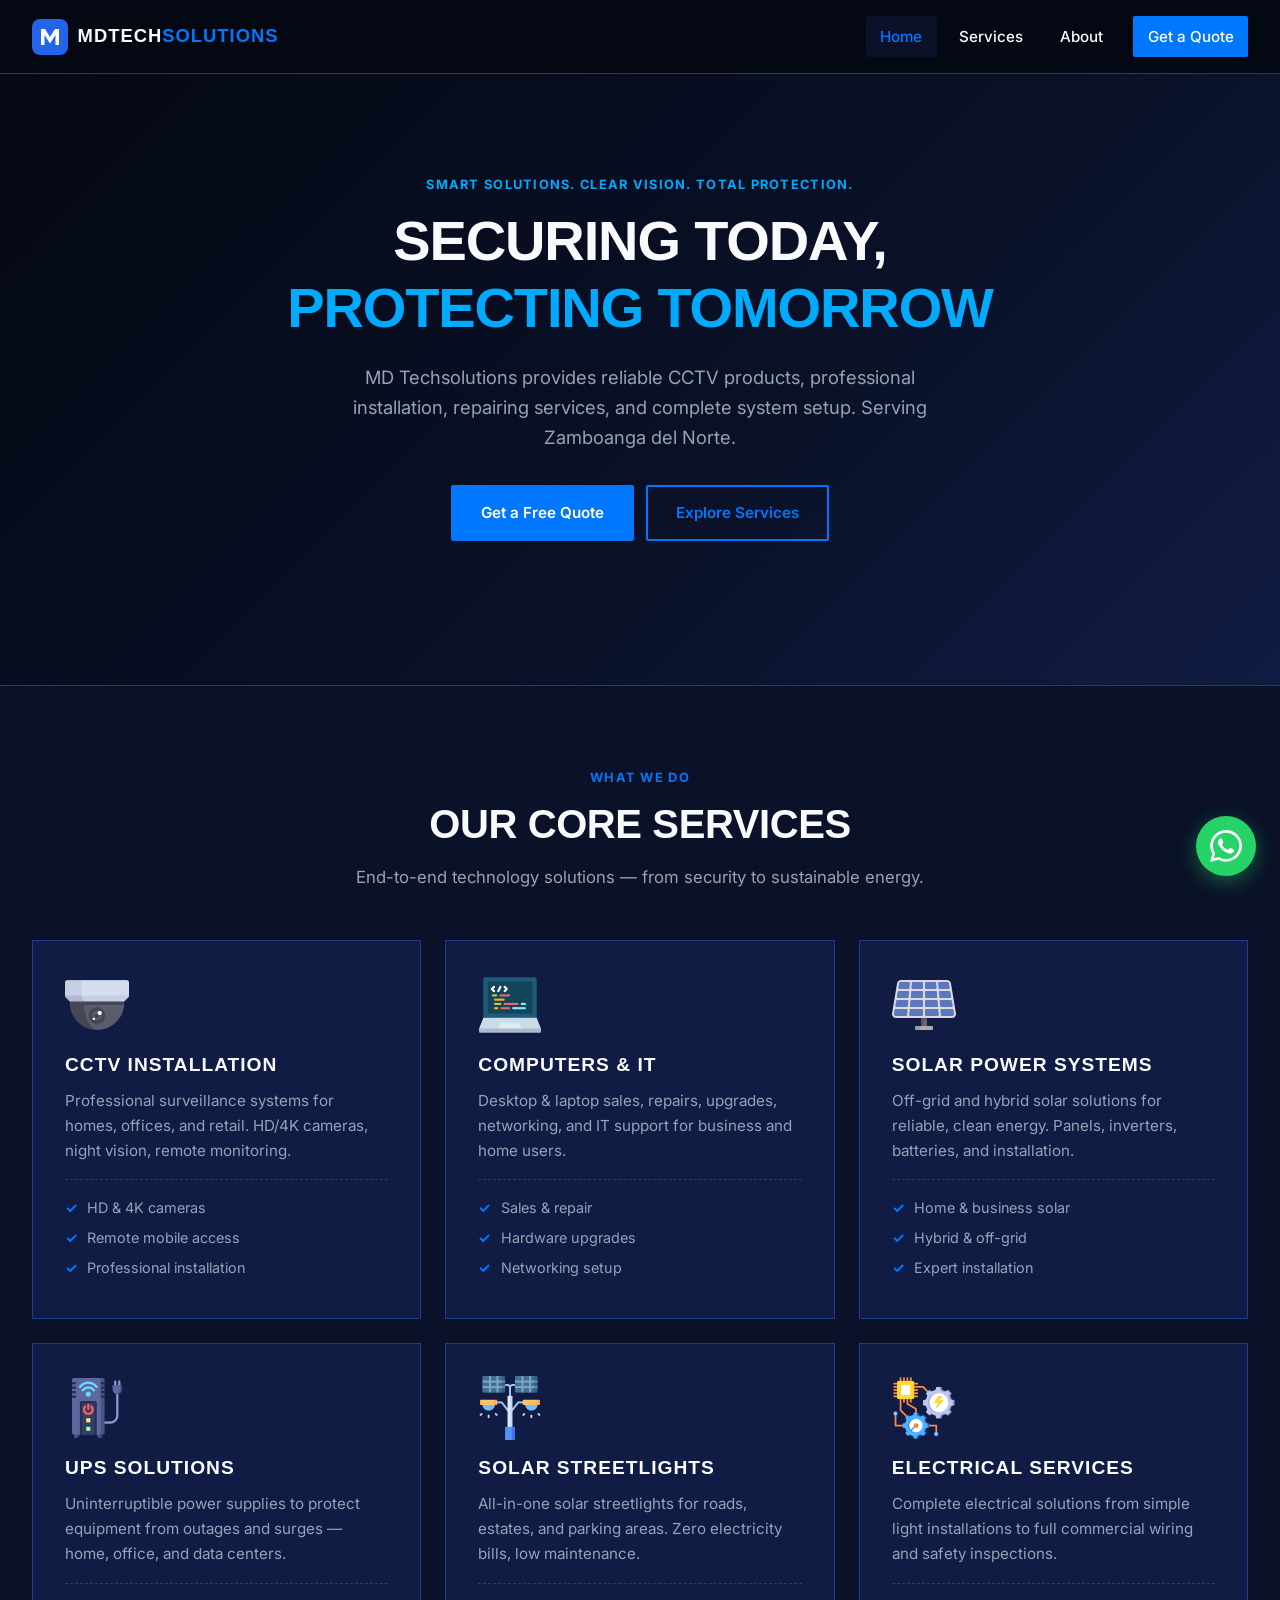
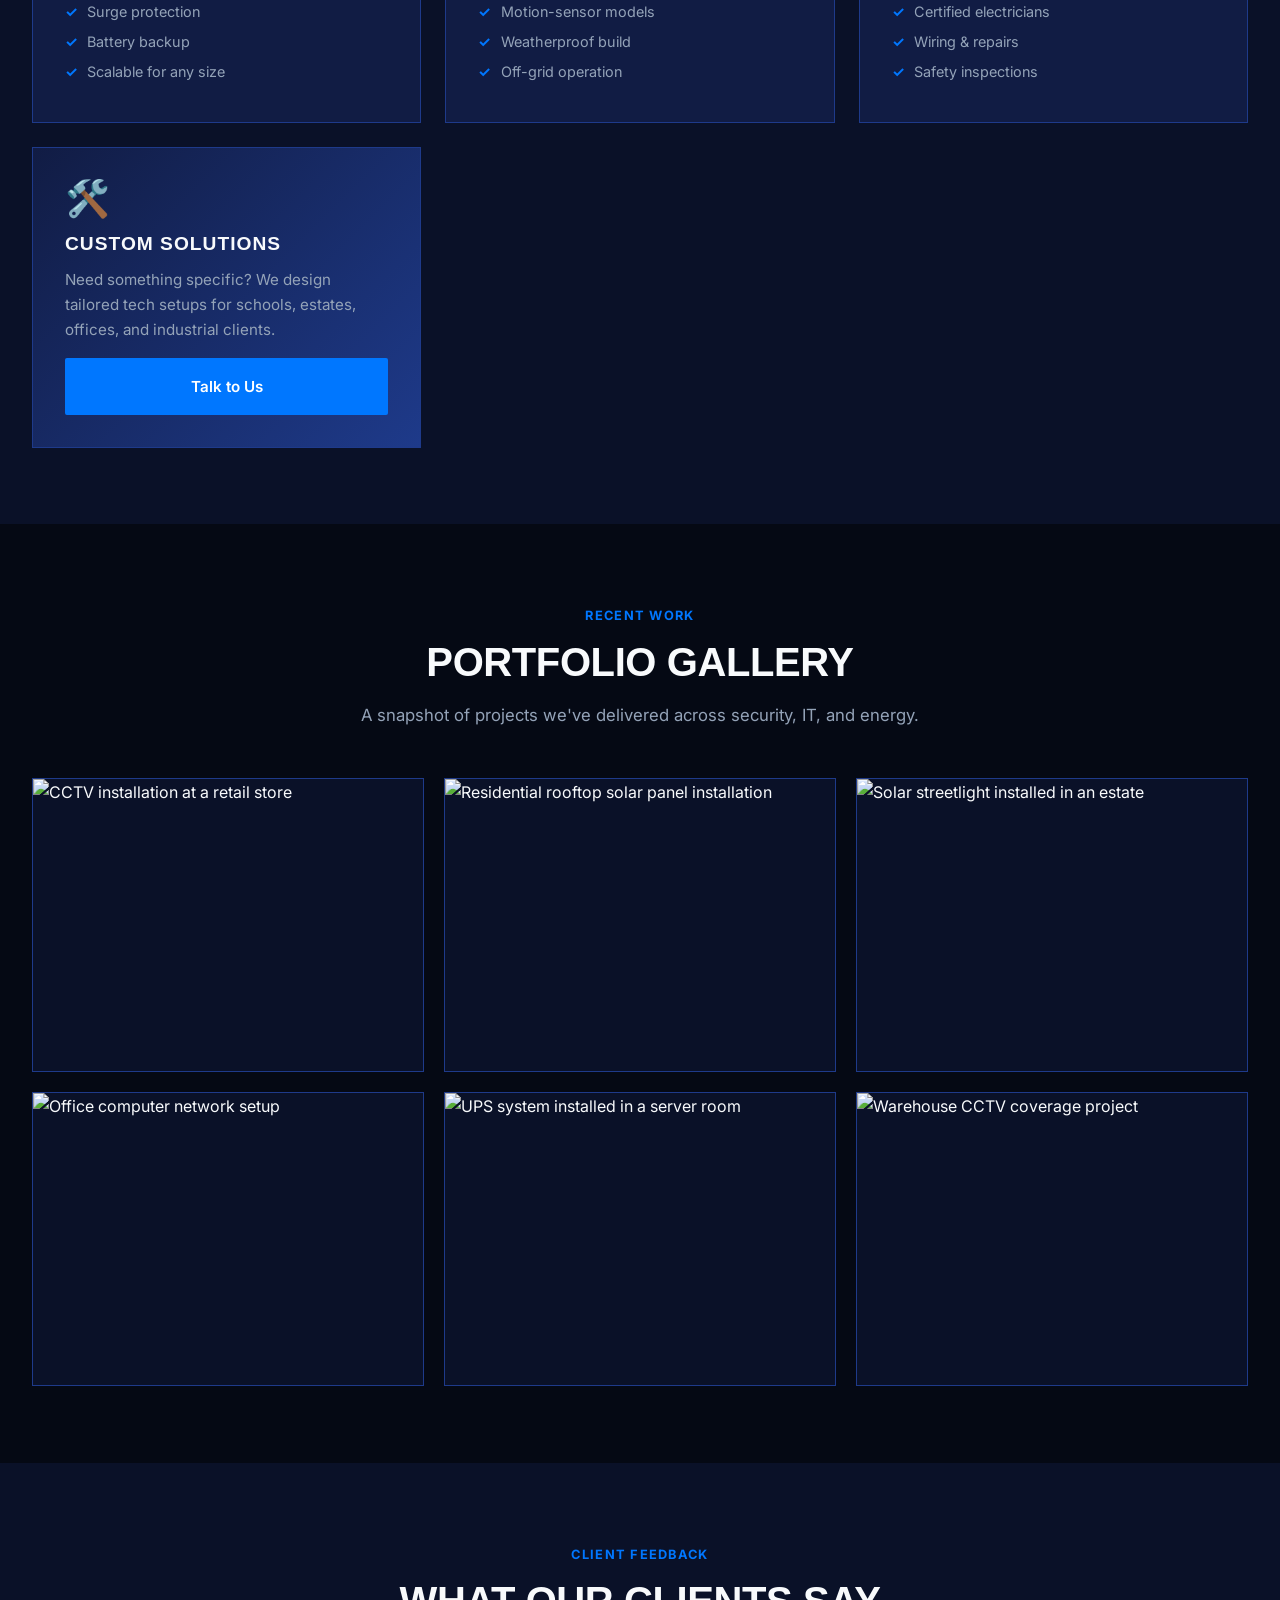
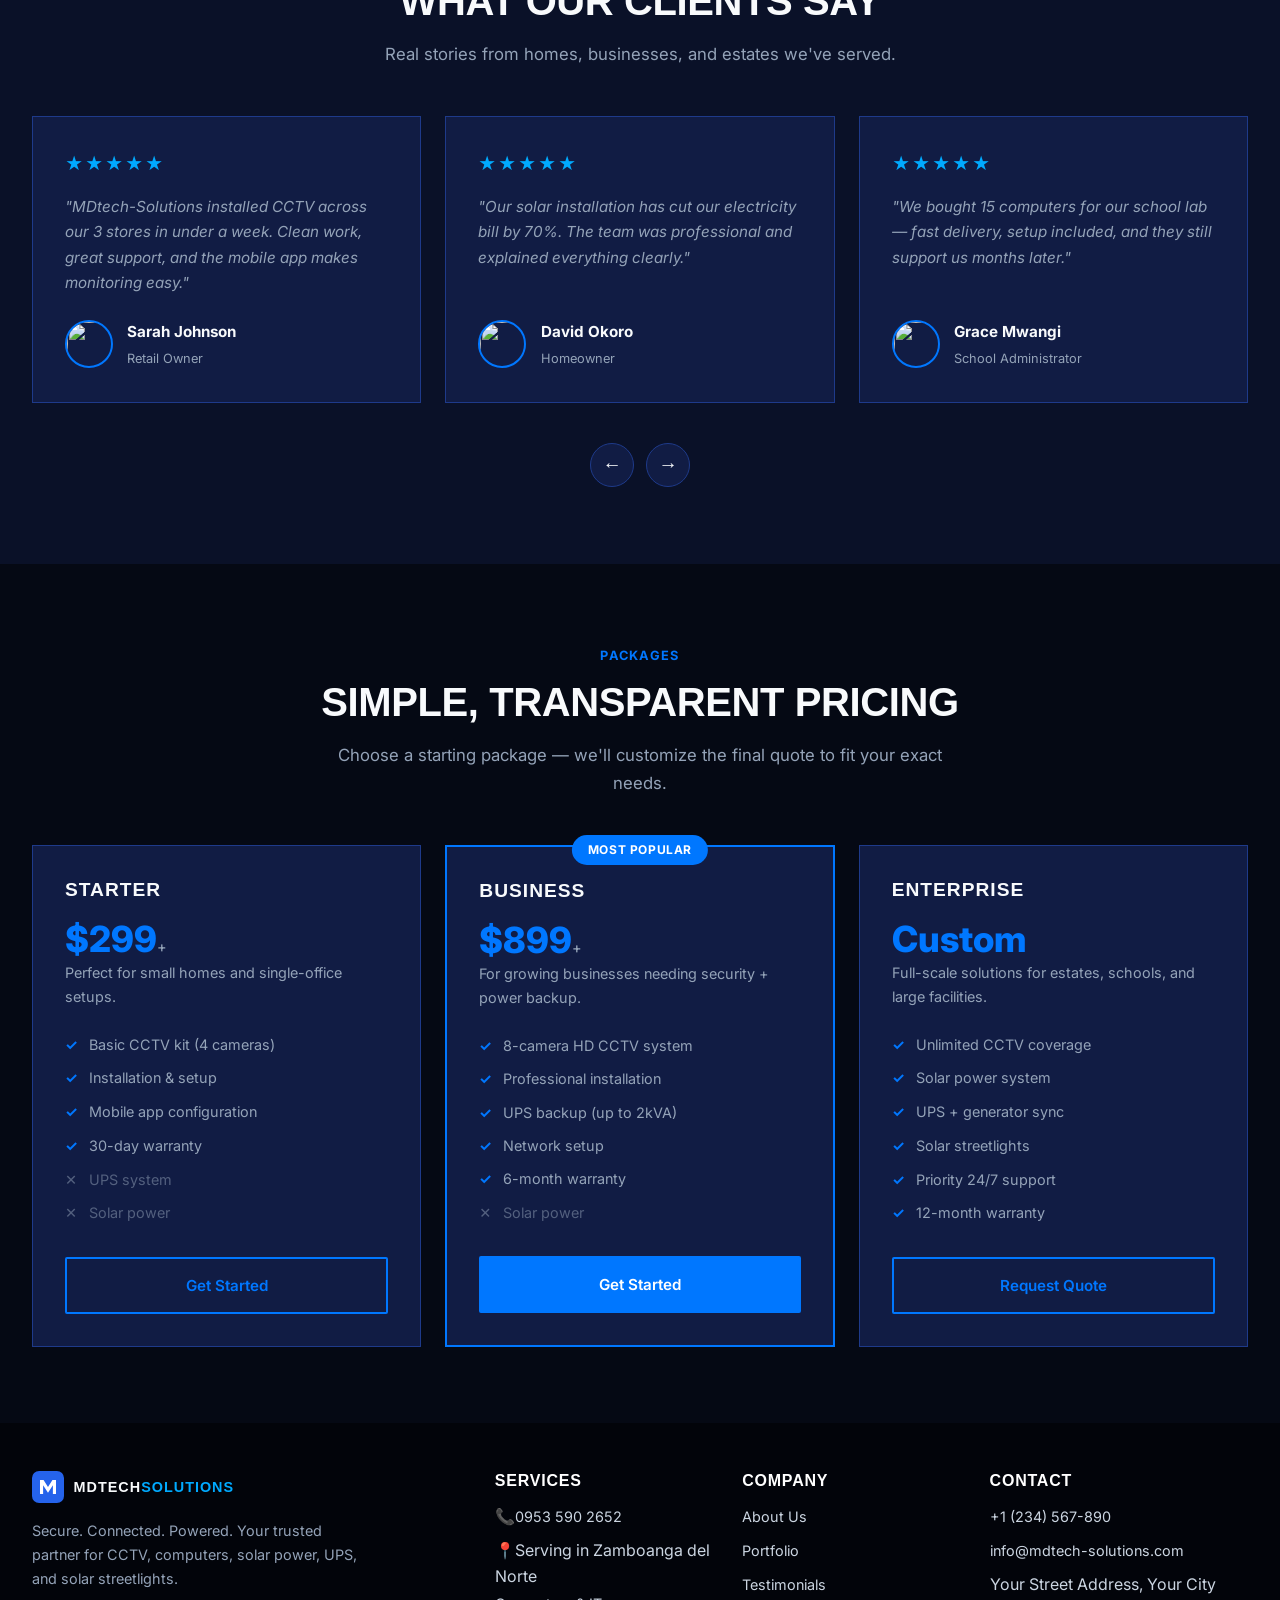
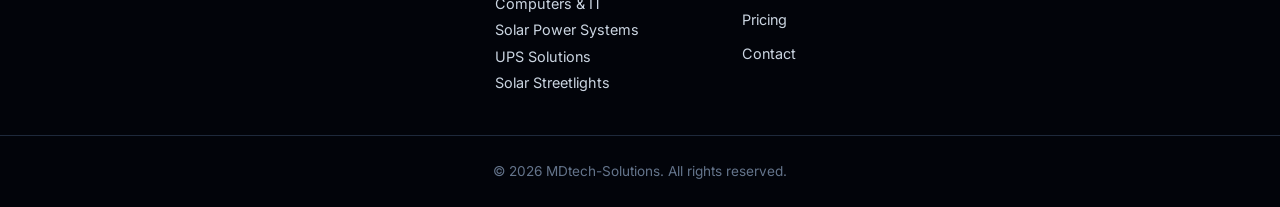
==== commit e70623ba: "Updated" ====
--- a/index.html
+++ b/index.html
@@ -56,15 +56,10 @@
           <svg width="36" height="36" viewBox="0 0 36 36" fill="none" aria-hidden="true"><rect width="36" height="36" rx="8" fill="#2563eb"/><path d="M9 26V10h4l5 8 5-8h4v16h-3.5V16l-5.5 8.5L12.5 16v10H9z" fill="#fff"/></svg>
           <span>MDtech<strong>Solutions</strong></span>
         </a>
-        <div style="display:flex;align-items:center;gap:0.5rem;">
-          <button class="theme-toggle" aria-label="Toggle dark mode" title="Toggle dark mode">
-            <span class="icon-moon" aria-hidden="true">🌙</span>
-            <span class="icon-sun" aria-hidden="true">☀️</span>
-          </button>
+        
           <button class="menu-toggle" aria-label="Toggle navigation menu" aria-expanded="false" aria-controls="nav-menu">
             <span></span><span></span><span></span>
           </button>
-        </div>
 
         <ul class="nav-links" id="nav-menu">
           <li><a href="index.html">Home</a></li>
--- a/css/style.css
+++ b/css/style.css
@@ -10,7 +10,7 @@
 @import url('https://fonts.googleapis.com/css2?family=Orbitron:wght@500;700;900&family=Rajdhani:wght@400;500;600;700&display=swap');
 
 :root {
-  /* New Cyber-Tech Palette */
+  /* Cyber-Tech Palette */
   --primary: #0077ff;
   --primary-glow: #00aaff;
   --primary-dark: #003bb3;
@@ -23,38 +23,52 @@
   --bg-soft: #0a1128;
   --bg-elevated: #111c44;
   
-  --border: #1e3a8a; /* Dark blue border */
+  --border: #1e3a8a;
   --header-bg: rgba(5, 9, 20, 0.95);
   --footer-bg: #02040a;
   
-  /* Removed rounded corners for a sharp tech look */
   --radius: 0px; 
   --radius-sm: 2px;
   
   --shadow-glow: 0 0 15px rgba(0, 119, 255, 0.3);
+  --shadow-lg: 0 12px 32px rgba(0,0,0,0.6);
   --transition: 0.2s ease;
 }
 
-/* Force Dark Theme by default */
-html { data-theme="dark"; }
+/* Base Styles */
+*, *::before, *::after { box-sizing: border-box; margin: 0; padding: 0; }
+
+html { scroll-behavior: smooth; scroll-padding-top: 80px; }
 
 body {
   font-family: 'Rajdhani', sans-serif;
+  line-height: 1.65; 
+  color: var(--text); 
   background-color: var(--bg);
-  color: var(--text);
   background-image: 
     radial-gradient(circle at 15% 50%, rgba(0, 119, 255, 0.08), transparent 25%),
     radial-gradient(circle at 85% 30%, rgba(0, 170, 255, 0.05), transparent 25%);
   background-attachment: fixed;
-}
-
-/* Typography Override */
+  -webkit-font-smoothing: antialiased;
+}
+
+/* Typography */
 h1, h2, h3, h4, .logo span {
   font-family: 'Orbitron', sans-serif;
   text-transform: uppercase;
   letter-spacing: 1px;
-}
-
+  color: var(--text);
+}
+
+img, svg { max-width: 100%; display: block; }
+a { color: var(--primary-glow); text-decoration: none; transition: color var(--transition); }
+a:hover { color: #fff; }
+ul { list-style: none; }
+
+h1 { font-size: clamp(2rem, 5.5vw, 3.5rem); letter-spacing: -0.02em; }
+h2 { font-size: clamp(1.6rem, 3.5vw, 2.5rem); }
+h3 { font-size: 1.2rem; }
+h4 { font-size: 1rem; text-transform: uppercase; letter-spacing: 0.05em; color: var(--text-light); margin-bottom: 0.75rem; }
 /* ... Keep the rest of the resets ... */
 
 /* ---------- Dark Mode ---------- */
@@ -171,10 +185,12 @@
 
 /* ---------- Hero ---------- */
 .hero {
-  background: linear-gradient(135deg, #eff6ff 0%, #ffffff 60%, #fef3c7 100%);
-  padding: clamp(3rem, 8vw, 6rem) 0; text-align: center;
-  transition: background var(--transition);
-}
+  background: linear-gradient(135deg, #050914 0%, #0a1128 60%, #111c44 100%);
+  padding: clamp(3rem, 8vw, 6rem) 0; 
+  text-align: center;
+  border-bottom: 1px solid var(--border);
+}
+
 [data-theme="dark"] .hero {
   background: linear-gradient(135deg, #0b1220 0%, #111a2e 60%, #1e293b 100%);
 }
@@ -210,8 +226,9 @@
 .card-features { margin-top: auto; padding-top: 1rem; border-top: 1px dashed var(--border); }
 .card-features li { position: relative; padding-left: 1.4rem; font-size: 0.9rem; color: var(--text-light); margin-bottom: 0.4rem; }
 .card-features li::before { content: "✓"; position: absolute; left: 0; color: var(--primary); font-weight: 700; }
-.card-cta { background: linear-gradient(135deg, #eff6ff, #fef3c7); }
-[data-theme="dark"] .card-cta { background: linear-gradient(135deg, #111a2e, #1e293b); }
+.card-cta { 
+  background: linear-gradient(135deg, #111c44, #1e3a8a); 
+}
 
 /* ---------- About ---------- */
 .about-grid { display: grid; grid-template-columns: 1fr; gap: 2.5rem; align-items: start; }
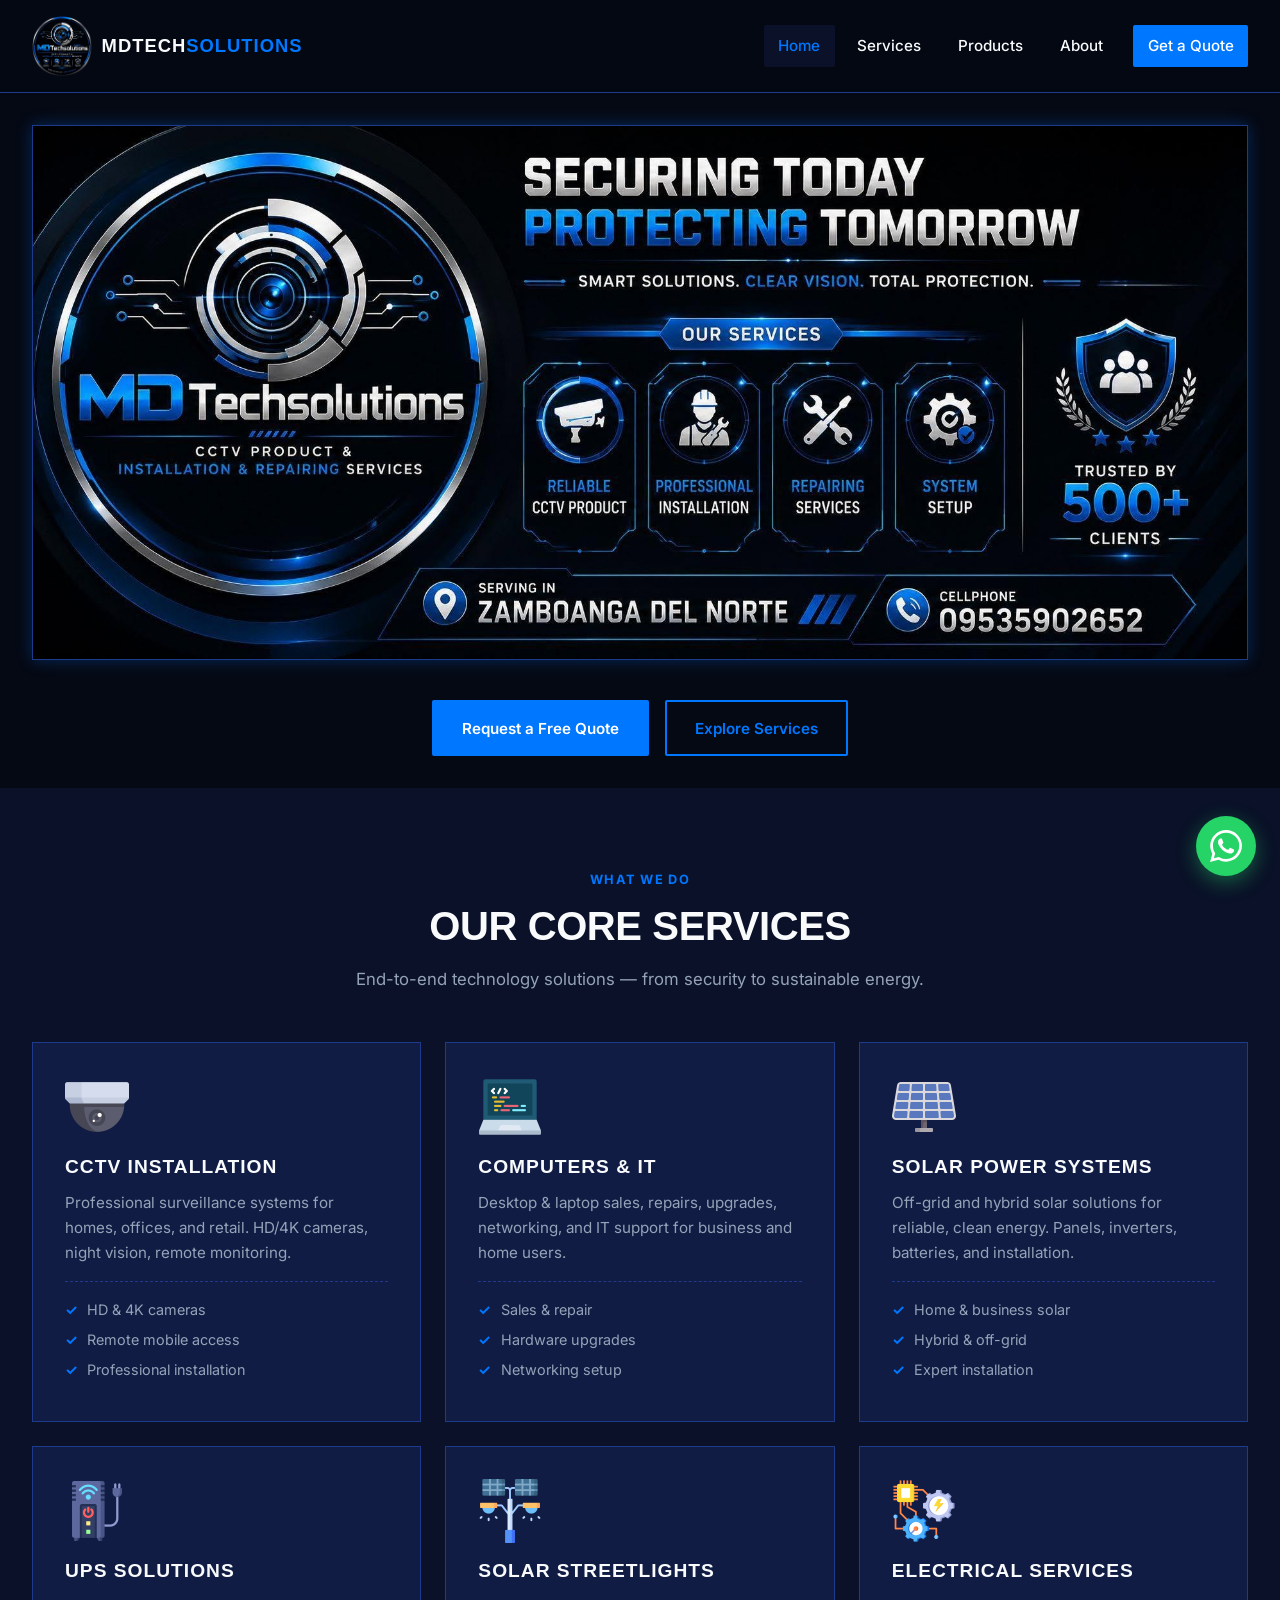
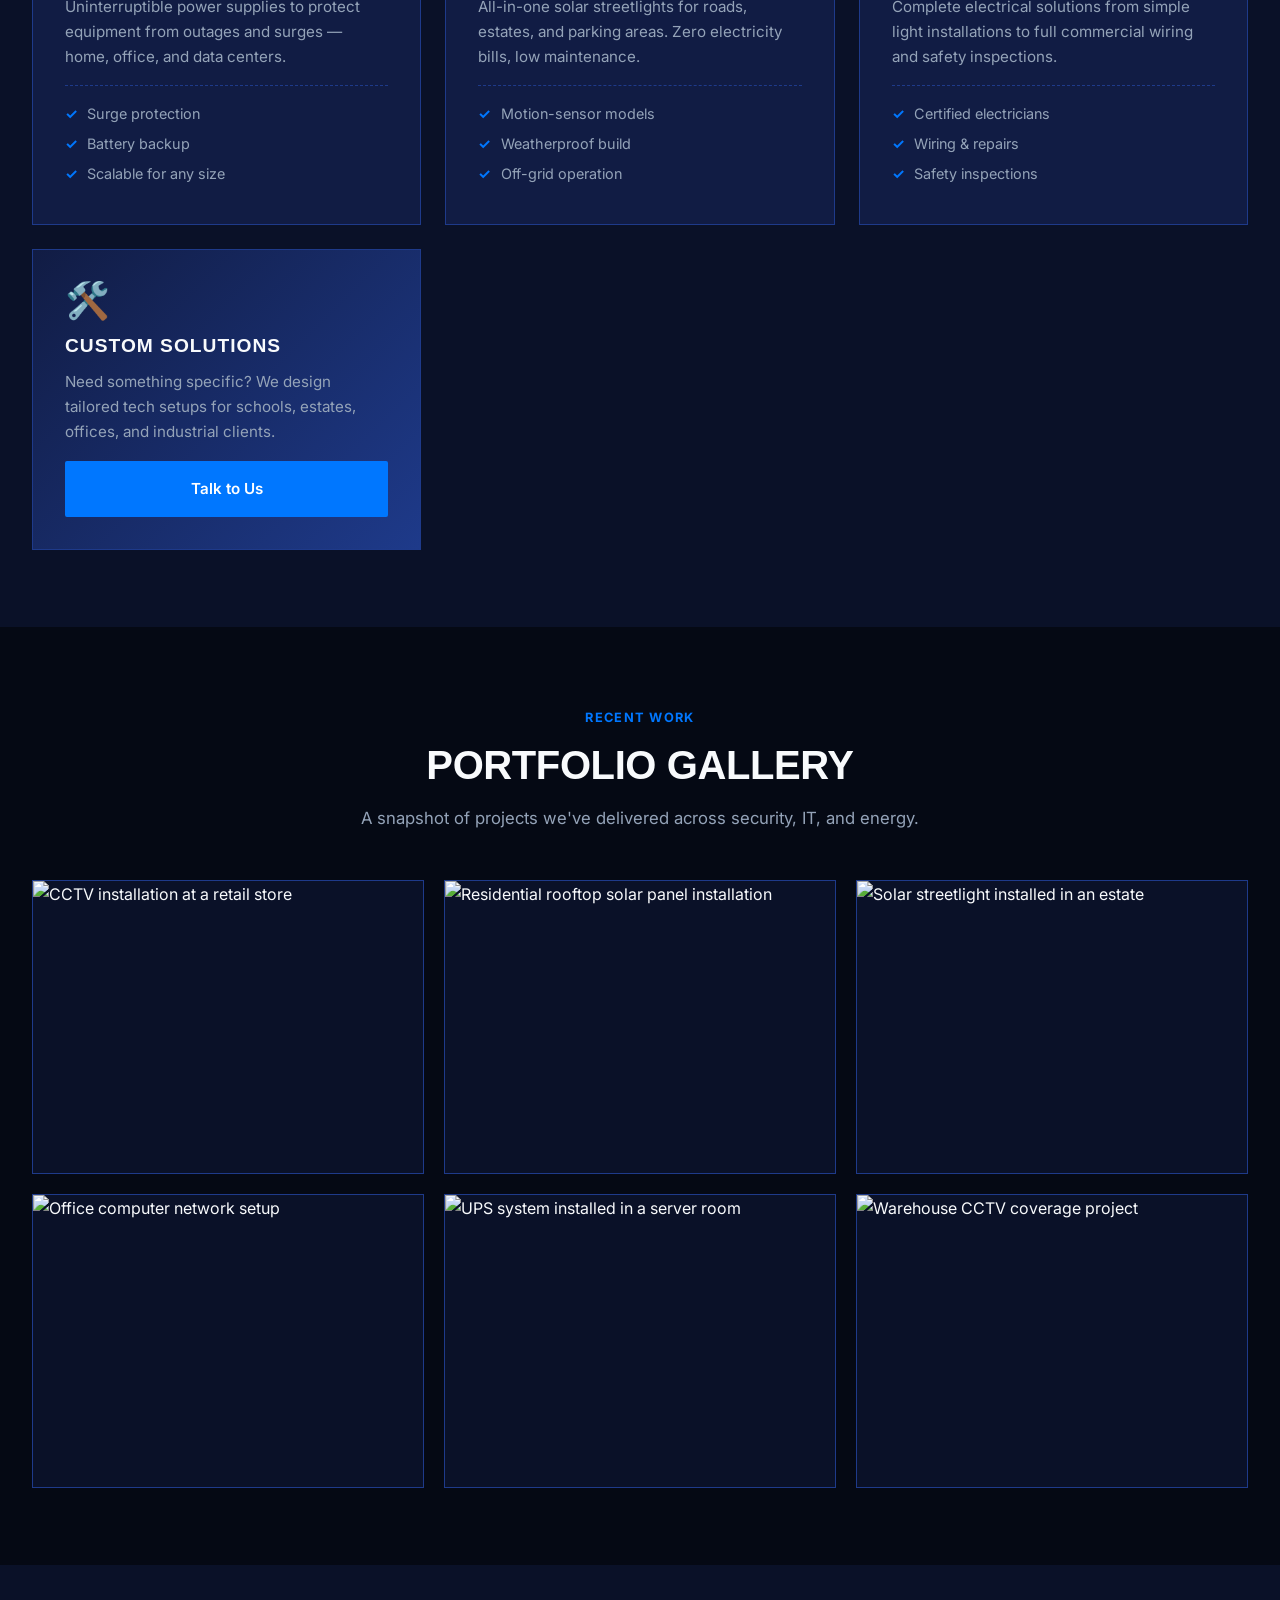
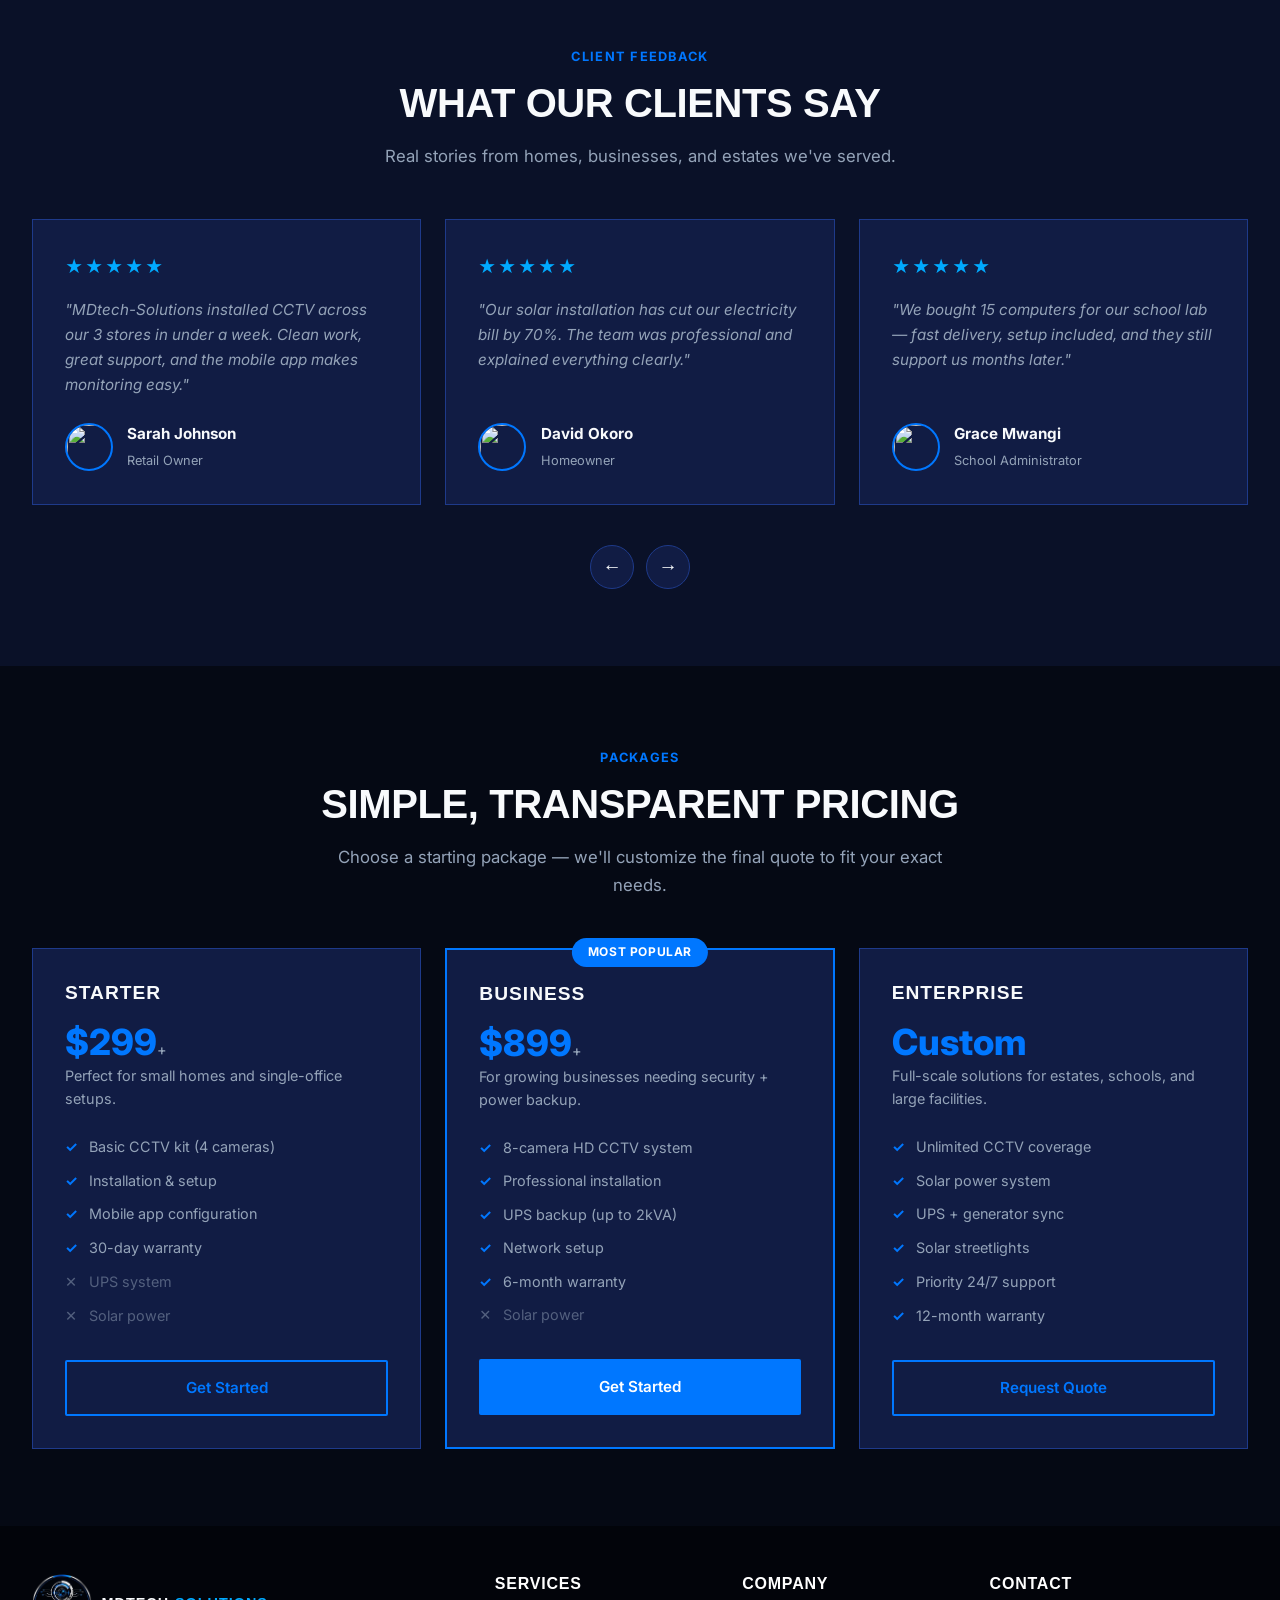
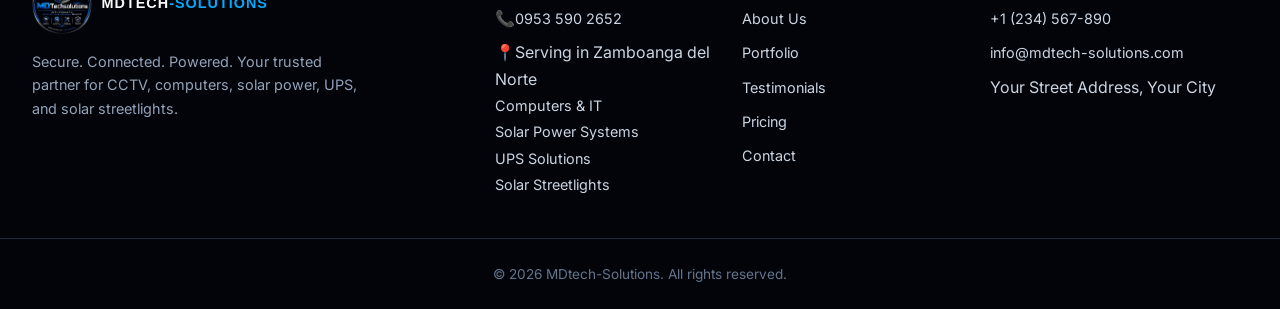
==== commit d6d0ecb5: "Updated" ====
--- a/index.html
+++ b/index.html
@@ -53,7 +53,7 @@
     <div class="container">
       <nav class="navbar" aria-label="Main navigation">
         <a href="index.html" class="logo" aria-label="MDtech-Solutions home">
-          <svg width="36" height="36" viewBox="0 0 36 36" fill="none" aria-hidden="true"><rect width="36" height="36" rx="8" fill="#2563eb"/><path d="M9 26V10h4l5 8 5-8h4v16h-3.5V16l-5.5 8.5L12.5 16v10H9z" fill="#fff"/></svg>
+          <img src="images/logo.png" alt="MD Techsolutions Logo" class="logo-img" />
           <span>MDtech<strong>Solutions</strong></span>
         </a>
         
@@ -64,6 +64,7 @@
         <ul class="nav-links" id="nav-menu">
           <li><a href="index.html">Home</a></li>
           <li><a href="services.html">Services</a></li>
+          <li><a href="products.html">Products</a></li> <!-- NEW -->
           <li><a href="about.html">About</a></li>
           <li><a href="contact.html" class="btn-nav">Get a Quote</a></li>
         </ul>
@@ -72,20 +73,24 @@
   </header>
 
   <main role="main">
-    <!-- HERO -->
-    <section id="home" class="hero" aria-labelledby="hero-title">
-  <div class="container hero-content">
-    <p class="eyebrow" style="color: var(--primary-glow);">Smart Solutions. Clear Vision. Total Protection.</p>
-    <h1 id="hero-title">Securing Today,<br><span class="highlight" style="color: var(--primary-glow);">Protecting Tomorrow</span></h1>
-    <p class="hero-sub">
-      MD Techsolutions provides reliable CCTV products, professional installation, repairing services, and complete system setup. Serving Zamboanga del Norte.
-    </p>
-    <div class="hero-actions">
-      <a href="contact.html" class="btn btn-primary">Get a Free Quote</a>
-      <a href="services.html" class="btn btn-outline">Explore Services</a>
-    </div>
-  </div>
-</section>
+        <!-- HERO (Image Banner) -->
+    <section id="home" class="hero-banner" aria-labelledby="hero-title">
+      <div class="container hero-banner-container">
+        <!-- Visually hidden H1 for SEO -->
+        <h1 id="hero-title" class="sr-only">MD Techsolutions - IT Services in Zamboanga del Norte</h1>
+        
+        <!-- The Flyer Image -->
+          <a href="contact.html" aria-label="Get a quote from MD Techsolutions">
+            <img src="images/mdtech-hero-banner.jpg" alt="MD Techsolutions - Securing Today, Protecting Tomorrow." class="hero-image" fetchpriority="high" />
+          </a>
+        
+        <!-- Optional: Add buttons over or under the image if you want people to click -->
+        <div class="hero-actions-banner">
+          <a href="contact.html" class="btn btn-primary">Request a Free Quote</a>
+          <a href="services.html" class="btn btn-outline">Explore Services</a>
+        </div>
+      </div>
+    </section>
 
     <!-- SERVICES PREVIEW -->
     <section id="services" class="services" aria-labelledby="services-title">
@@ -307,11 +312,8 @@
     <div class="container footer-grid">
       <div>
         <a href="index.html" class="logo footer-logo">
-          <svg width="32" height="32" viewBox="0 0 36 36" fill="none" aria-hidden="true">
-            <rect width="36" height="36" rx="8" fill="#2563eb"/>
-            <path d="M9 26V10h4l5 8 5-8h4v16h-3.5V16l-5.5 8.5L12.5 16v10H9z" fill="#fff"/>
-          </svg>
-          <span>MDtech<strong>Solutions</strong></span>
+          <img src="images/logo.png" alt="MD Techsolutions Logo" class="logo-img" />
+          <span>MDtech<strong>-Solutions</strong></span>
         </a>
         <p class="footer-desc">Secure. Connected. Powered. Your trusted partner for CCTV, computers, solar power, UPS, and solar streetlights.</p>
       </div>
--- a/css/style.css
+++ b/css/style.css
@@ -168,6 +168,21 @@
 .menu-toggle[aria-expanded="true"] span:nth-child(2) { opacity: 0; }
 .menu-toggle[aria-expanded="true"] span:nth-child(3) { transform: translateY(-7px) rotate(-45deg); }
 
+/* ---------- Logo Image ---------- */
+.logo-img {
+  height: 60px; /* Adjust this if your logo is very tall or wide */
+  width: auto;
+  display: block;
+  object-fit: contain;
+}
+
+/* For mobile, make it slightly smaller */
+@media (max-width: 767px) {
+  .logo-img {
+    height: 32px;
+  }
+}
+
 /* ---------- Theme Toggle ---------- */
 .theme-toggle {
   width: 40px; height: 40px;
@@ -464,6 +479,178 @@
 .back-to-top.visible { opacity: 1; visibility: visible; transform: translateY(0); }
 .back-to-top:hover { background: var(--primary-dark); }
 
+/* ---------- Hero Image Banner ---------- */
+.hero-banner {
+  padding: 2rem 0;
+  text-align: center;
+  background: var(--bg); /* Keeps it dark */
+}
+
+.hero-banner-container {
+  display: flex;
+  flex-direction: column;
+  align-items: center;
+  gap: 1.5rem;
+}
+
+.hero-image {
+  width: 100%;
+  max-width: 1500px; /* Limits size on huge screens */
+  height: auto;
+  border-radius: var(--radius);
+  border: 1px solid var(--border);
+  box-shadow: var(--shadow-glow); /* Adds that tech blue glow around the image */
+}
+
+.hero-actions-banner {
+  display: flex;
+  flex-wrap: wrap;
+  gap: 1rem;
+  justify-content: center;
+  margin-top: 1rem;
+}
+
+/* Utility: Visually Hidden (for SEO) */
+.sr-only {
+  position: absolute;
+  width: 1px;
+  height: 1px;
+  padding: 0;
+  margin: -1px;
+  overflow: hidden;
+  clip: rect(0, 0, 0, 0);
+  white-space: nowrap;
+  border-width: 0;
+}
+
+/* Ensure the image fits perfectly on mobile */
+@media (max-width: 767px) {
+  .hero-banner {
+    padding: 1rem 0;
+  }
+  .hero-image {
+    border-radius: 0; /* Removes corners on mobile so it's edge-to-edge */
+    border-left: none;
+    border-right: none;
+  }
+}
+
+/* ---------- Products Page (Horizontal Row Layout) ---------- */
+.products-section {
+  padding: clamp(3rem, 6vw, 5rem) 0;
+  background: var(--bg);
+}
+
+/* Change to a single column list */
+.products-grid {
+  display: flex;
+  flex-direction: column;
+  gap: 1.5rem;
+  max-width: 900px; /* Keeps the rows from getting too wide on huge screens */
+  margin: 0 auto;
+}
+
+/* Make each card a horizontal row */
+.product-card {
+  display: flex;
+  flex-direction: column; /* Mobile: image on top, text below */
+  background: var(--bg-soft);
+  border: 1px solid var(--border);
+  border-radius: var(--radius);
+  overflow: hidden;
+  transition: transform var(--transition), box-shadow var(--transition);
+  clip-path: polygon(0 0, 100% 0, 100% calc(100% - 20px), calc(100% - 20px) 100%, 0 100%);
+}
+
+.product-card:hover {
+  transform: translateY(-5px);
+  border-color: var(--primary-glow);
+  box-shadow: var(--shadow-glow);
+}
+
+/* Fix the image size for the row layout */
+.product-image {
+  width: 100%;
+  height: 250px;
+  object-fit: cover;
+  border-bottom: 1px solid var(--border);
+  background: #000;
+}
+
+.product-info {
+  padding: 1.5rem;
+  display: flex;
+  flex-direction: column;
+  flex: 1;
+  justify-content: center;
+}
+
+.product-category {
+  font-size: 0.75rem;
+  color: var(--primary-glow);
+  text-transform: uppercase;
+  letter-spacing: 0.1em;
+  font-weight: 700;
+  margin-bottom: 0.5rem;
+}
+
+.product-info h3 {
+  font-size: 1.4rem;
+  margin-bottom: 0.75rem;
+}
+
+.product-info p {
+  color: var(--text-light);
+  font-size: 0.95rem;
+  margin-bottom: 1.5rem;
+  flex: 1;
+}
+
+.product-footer {
+  display: flex;
+  justify-content: space-between;
+  align-items: center;
+  border-top: 1px dashed var(--border);
+  padding-top: 1rem;
+  margin-top: auto;
+}
+
+.product-price {
+  font-family: 'Orbitron', sans-serif;
+  color: var(--primary-glow);
+  font-weight: 700;
+  font-size: 1.2rem;
+}
+
+/* Desktop: Switch to side-by-side (Image Left, Text Right) */
+@media (min-width: 768px) {
+  .product-card {
+    flex-direction: row; /* Horizontal layout */
+    align-items: stretch;
+  }
+  
+  .product-image {
+    width: 35%; /* Image takes up 35% of the card */
+    height: auto; /* Let it fill the height of the row */
+    min-height: 250px;
+    border-bottom: none;
+    border-right: 1px solid var(--border);
+  }
+  
+  .product-info {
+    width: 65%; /* Text takes up the rest */
+    padding: 2rem;
+  }
+}
+
+/* Responsive Grid for Products */
+@media (min-width: 640px) {
+  .products-grid { grid-template-columns: repeat(2, 1fr); }
+}
+@media (min-width: 900px) {
+  .products-grid { grid-template-columns: repeat(3, 1fr); }
+}
+
 /* ==========================================
    Responsive Breakpoints
    ========================================== */
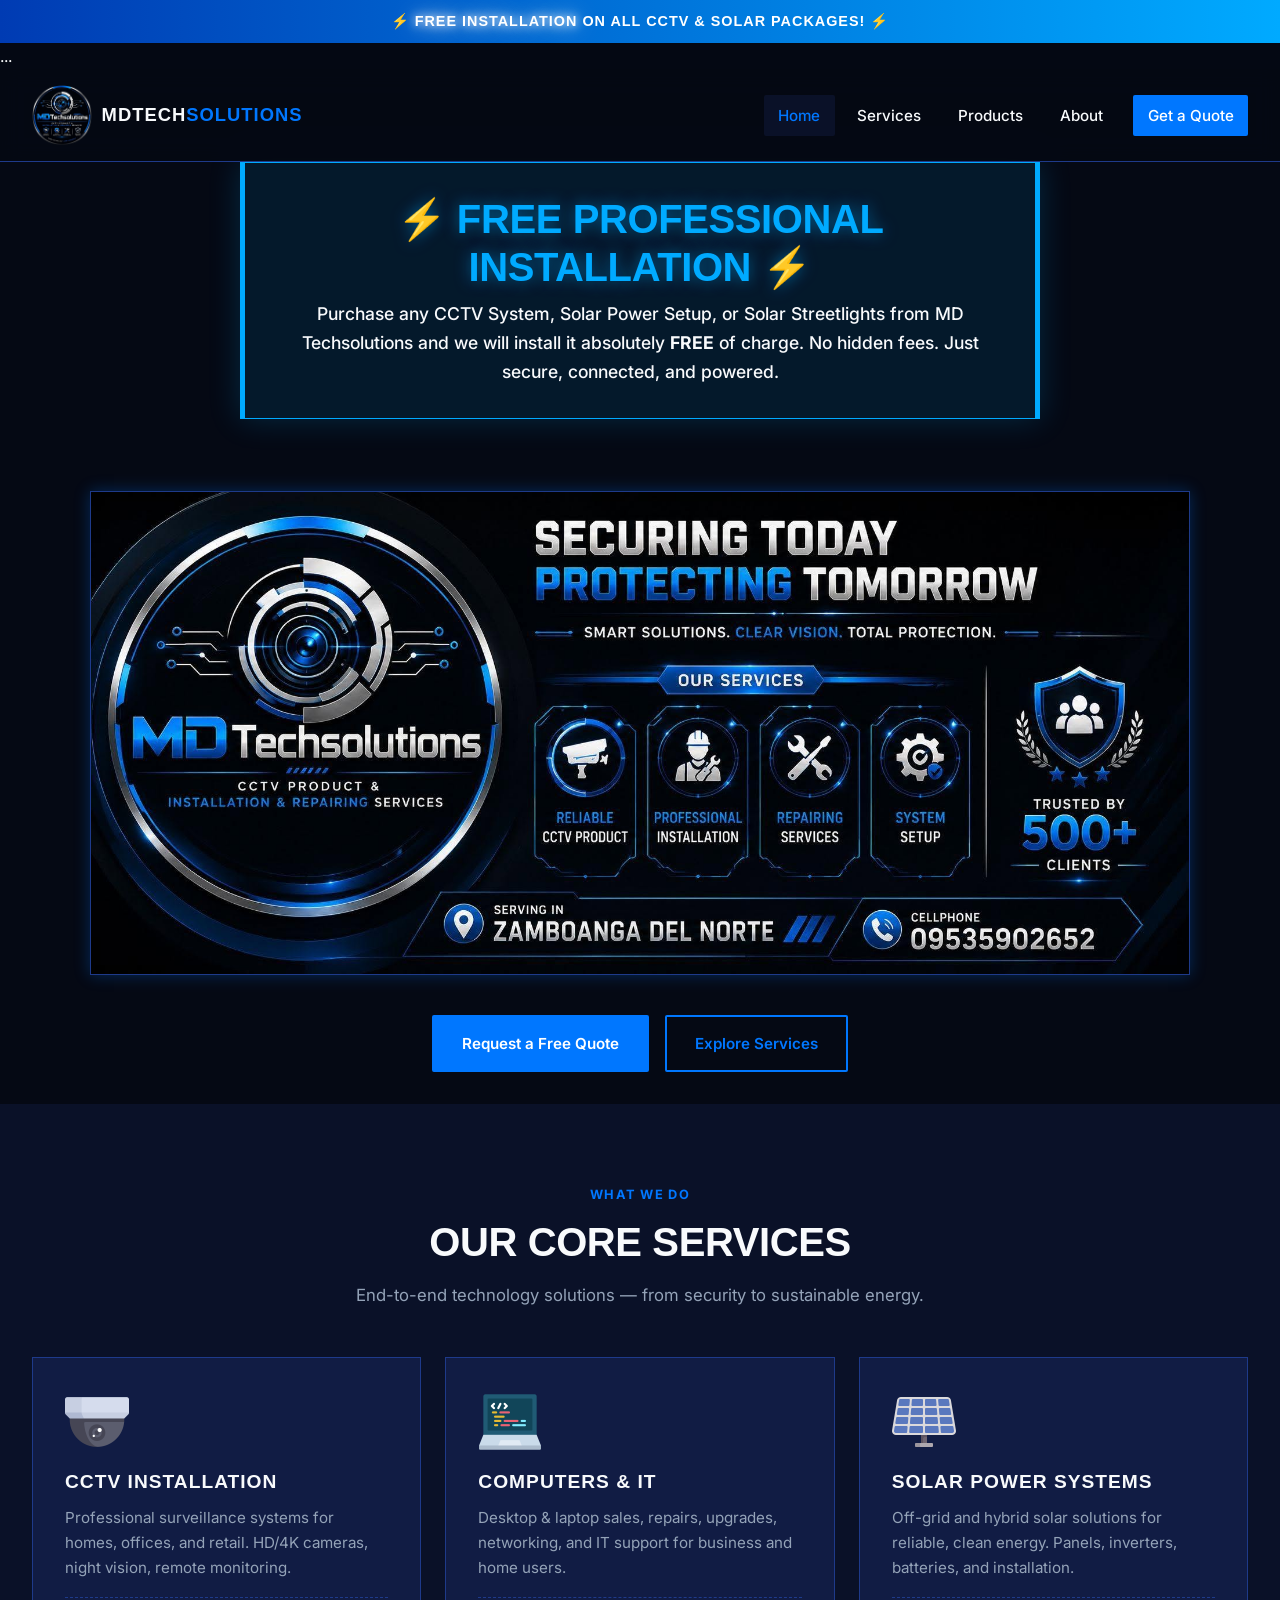
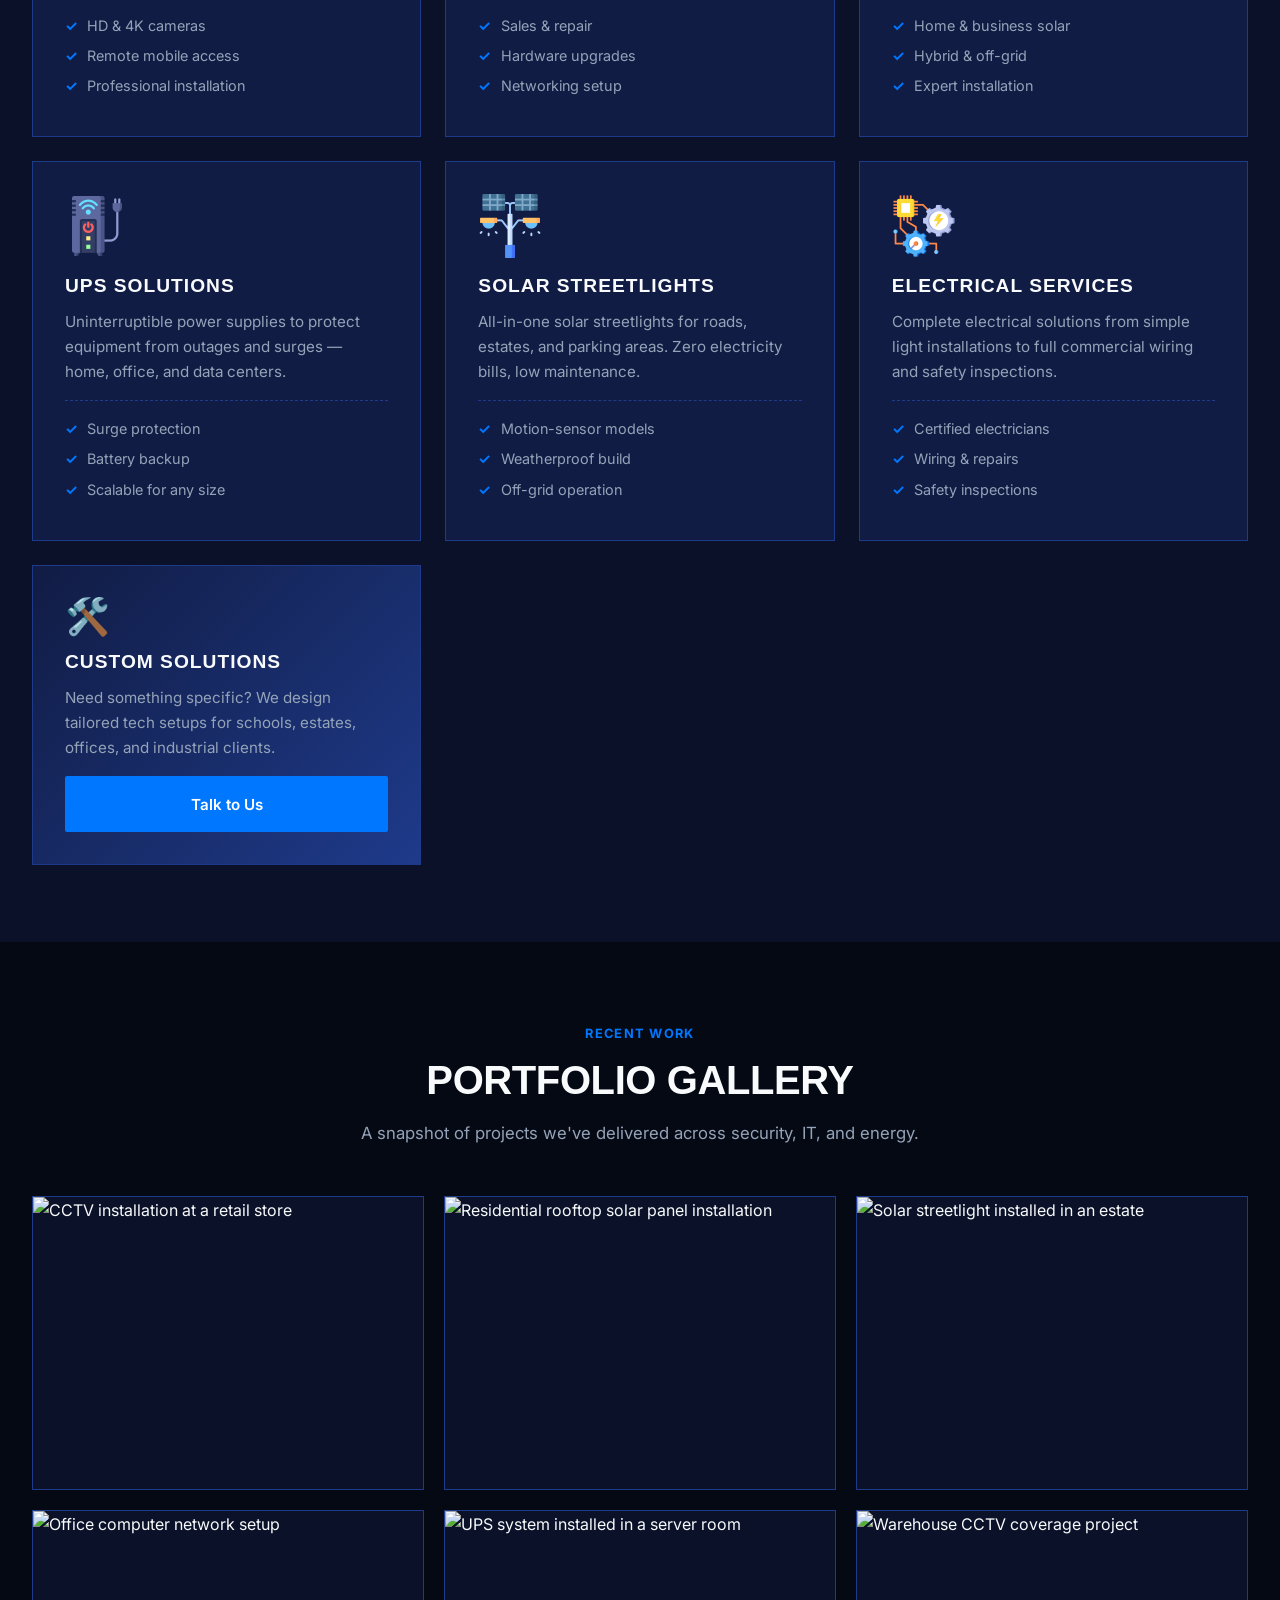
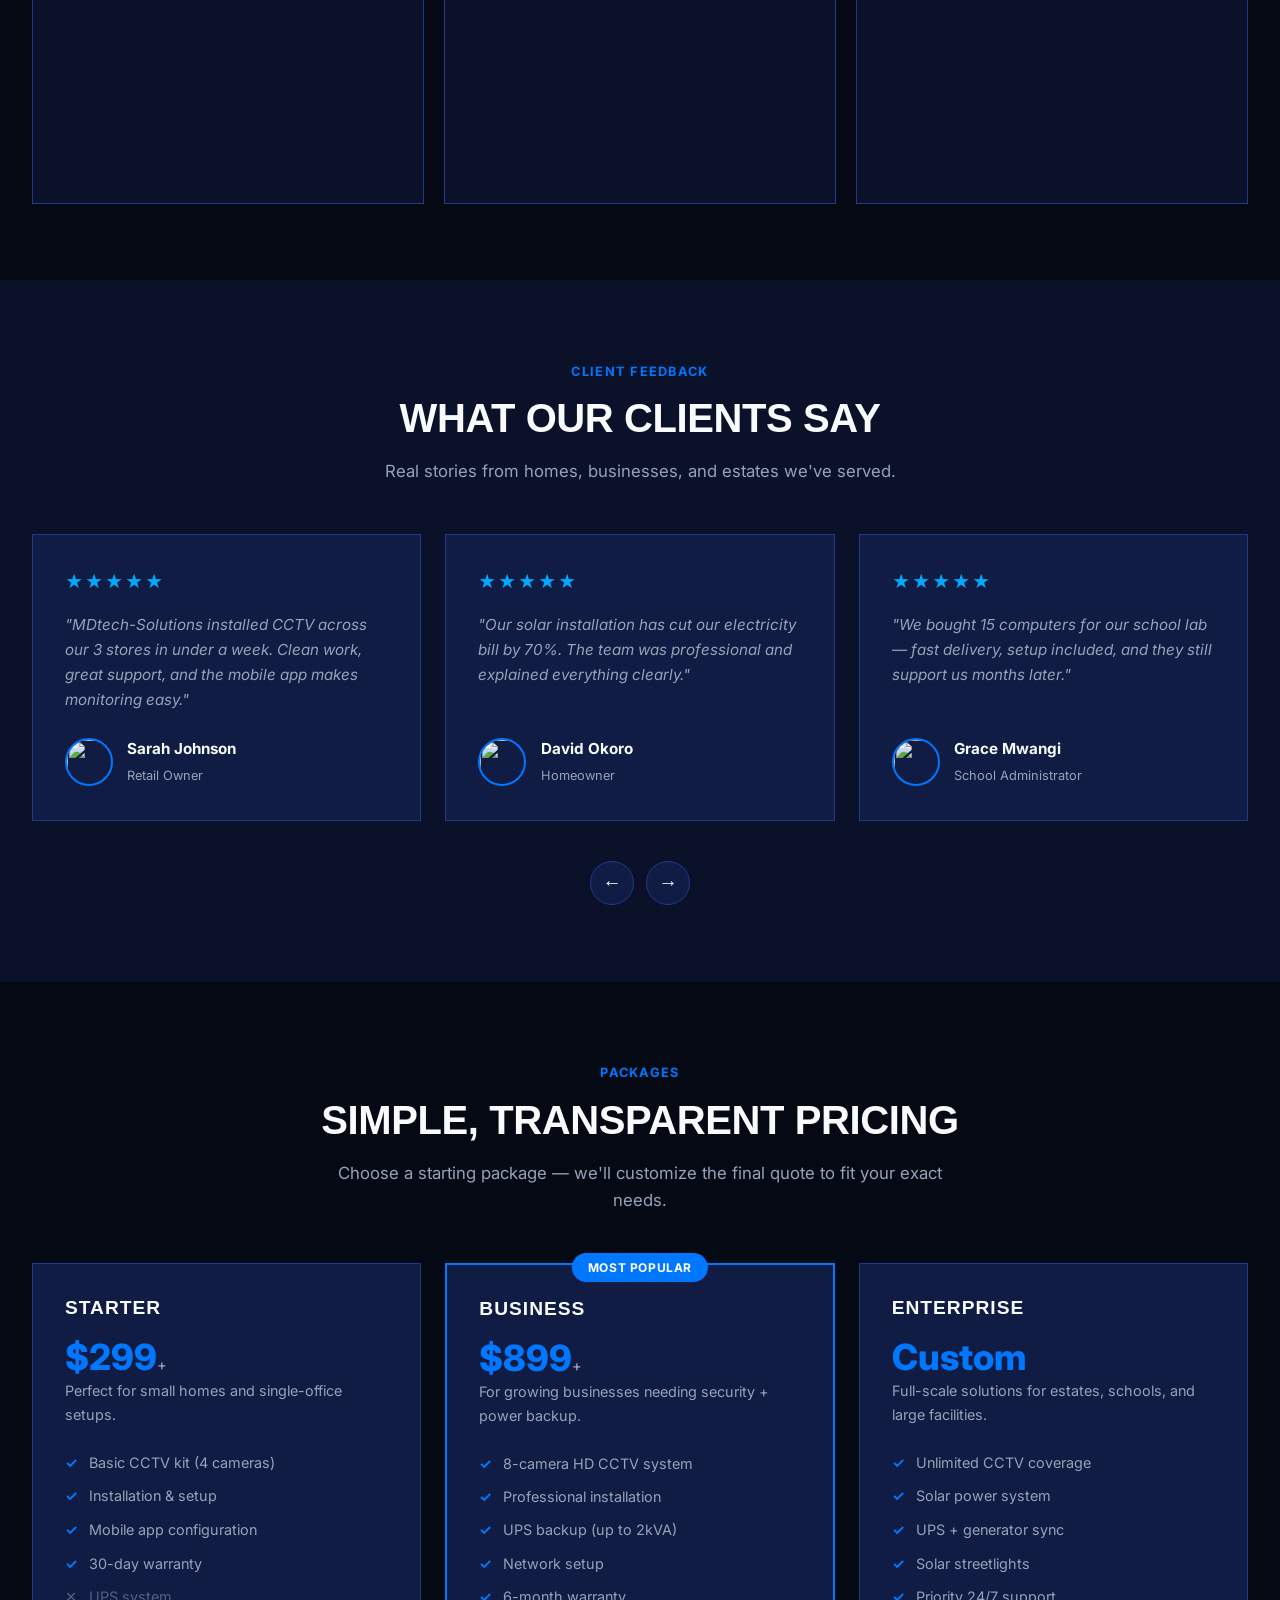
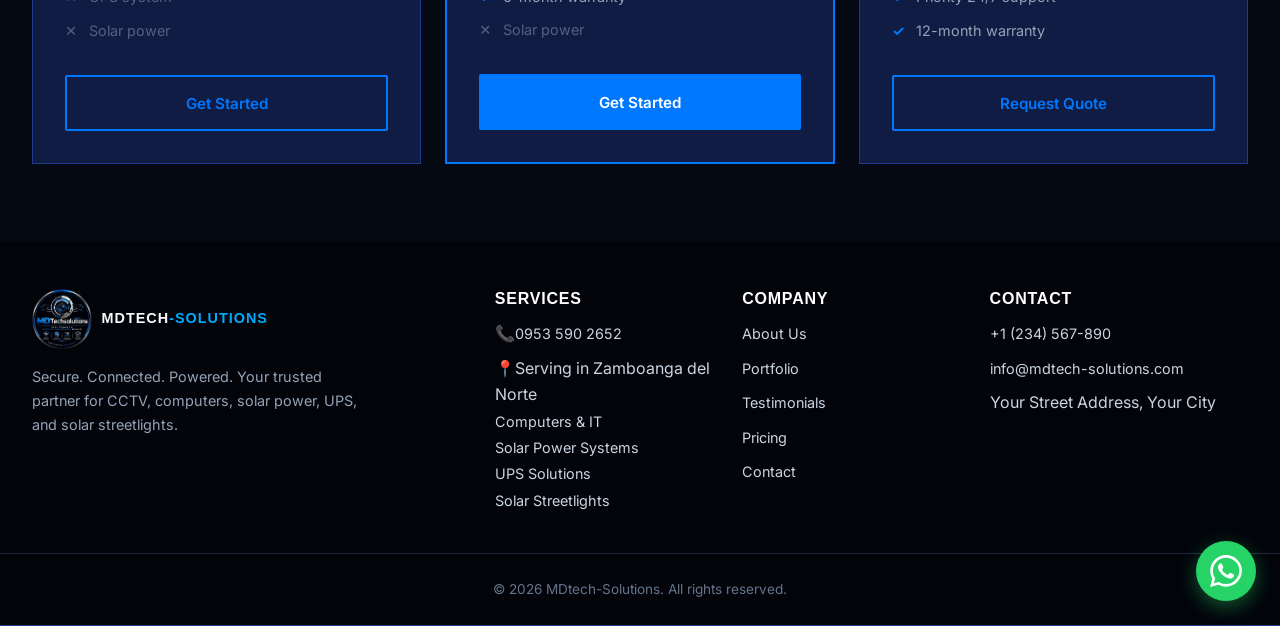
==== commit c5f6db9e: "Updated ." ====
--- a/index.html
+++ b/index.html
@@ -47,6 +47,14 @@
   </script>
 </head>
 <body>
+  <!-- PROMO BAR -->
+  <div class="promo-bar">
+    ⚡ <span>FREE INSTALLATION</span> ON ALL CCTV & SOLAR PACKAGES! ⚡
+  </div>
+
+  <!-- HEADER -->
+  <header class="site-header" role="banner">
+  ...
 
   <!-- HEADER -->
   <header class="site-header" role="banner">
@@ -78,6 +86,13 @@
       <div class="container hero-banner-container">
         <!-- Visually hidden H1 for SEO -->
         <h1 id="hero-title" class="sr-only">MD Techsolutions - IT Services in Zamboanga del Norte</h1>
+            <!-- FREE INSTALL HIGHLIGHT -->
+    <section class="container">
+      <div class="free-install-highlight">
+        <h2>⚡ FREE PROFESSIONAL INSTALLATION ⚡</h2>
+        <p>Purchase any CCTV System, Solar Power Setup, or Solar Streetlights from MD Techsolutions and we will install it absolutely <strong>FREE</strong> of charge. No hidden fees. Just secure, connected, and powered.</p>
+      </div>
+    </section>
         
         <!-- The Flyer Image -->
           <a href="contact.html" aria-label="Get a quote from MD Techsolutions">
--- a/css/style.css
+++ b/css/style.css
@@ -71,6 +71,84 @@
 h4 { font-size: 1rem; text-transform: uppercase; letter-spacing: 0.05em; color: var(--text-light); margin-bottom: 0.75rem; }
 /* ... Keep the rest of the resets ... */
 
+/* ---------- Free Installation Top Bar ---------- */
+.promo-bar {
+  background: linear-gradient(90deg, #003bb3, #00aaff, #003bb3);
+  background-size: 200% auto;
+  color: #fff;
+  text-align: center;
+  padding: 0.6rem 1rem;
+  font-family: 'Orbitron', sans-serif;
+  font-weight: 700;
+  font-size: 0.9rem;
+  letter-spacing: 1px;
+  text-transform: uppercase;
+  animation: shine 3s linear infinite;
+  position: relative;
+  z-index: 101; /* Above the header */
+}
+
+@keyframes shine {
+  to { background-position: 200% center; }
+}
+
+.promo-bar span {
+  color: #fff;
+  text-shadow: 0 0 10px #fff, 0 0 20px #fff; /* Glowing text effect */
+}
+
+/* ---------- Free Installation Badge ---------- */
+.product-card {
+  position: relative; /* Required for the badge to sit inside the card */
+}
+
+.free-install-badge {
+  position: absolute;
+  top: 15px;
+  left: -35px;
+  background: #ff0055; /* High-contrast neon red/pink */
+  color: white;
+  font-family: 'Orbitron', sans-serif;
+  font-size: 0.7rem;
+  font-weight: 900;
+  padding: 5px 40px;
+  transform: rotate(-45deg);
+  z-index: 10;
+  box-shadow: 0 0 15px rgba(255, 0, 85, 0.6);
+  text-transform: uppercase;
+  letter-spacing: 1px;
+  pointer-events: none; /* So it doesn't block clicks */
+}
+
+/* ---------- Free Install Highlight Box ---------- */
+.free-install-highlight {
+  background: rgba(0, 170, 255, 0.1);
+  border: 1px solid var(--primary-glow);
+  border-radius: var(--radius);
+  padding: 2rem;
+  text-align: center;
+  margin: -2rem auto 3rem; /* Pulls it up slightly over the hero */
+  max-width: 800px;
+  position: relative;
+  z-index: 10;
+  box-shadow: 0 0 30px rgba(0, 170, 255, 0.2);
+  border-left: 5px solid var(--primary-glow);
+  border-right: 5px solid var(--primary-glow);
+}
+
+.free-install-highlight h2 {
+  color: var(--primary-glow);
+  font-size: clamp(1.5rem, 4vw, 2.5rem);
+  margin-bottom: 0.5rem;
+  text-shadow: 0 0 15px rgba(0, 170, 255, 0.5);
+}
+
+.free-install-highlight p {
+  color: var(--text);
+  font-size: 1.1rem;
+  font-weight: 500;
+}
+
 /* ---------- Dark Mode ---------- */
 [data-theme="dark"] {
   --text: #f1f5f9;
@@ -495,7 +573,7 @@
 
 .hero-image {
   width: 100%;
-  max-width: 1500px; /* Limits size on huge screens */
+  max-width: 1100px; /* Limits size on huge screens */
   height: auto;
   border-radius: var(--radius);
   border: 1px solid var(--border);
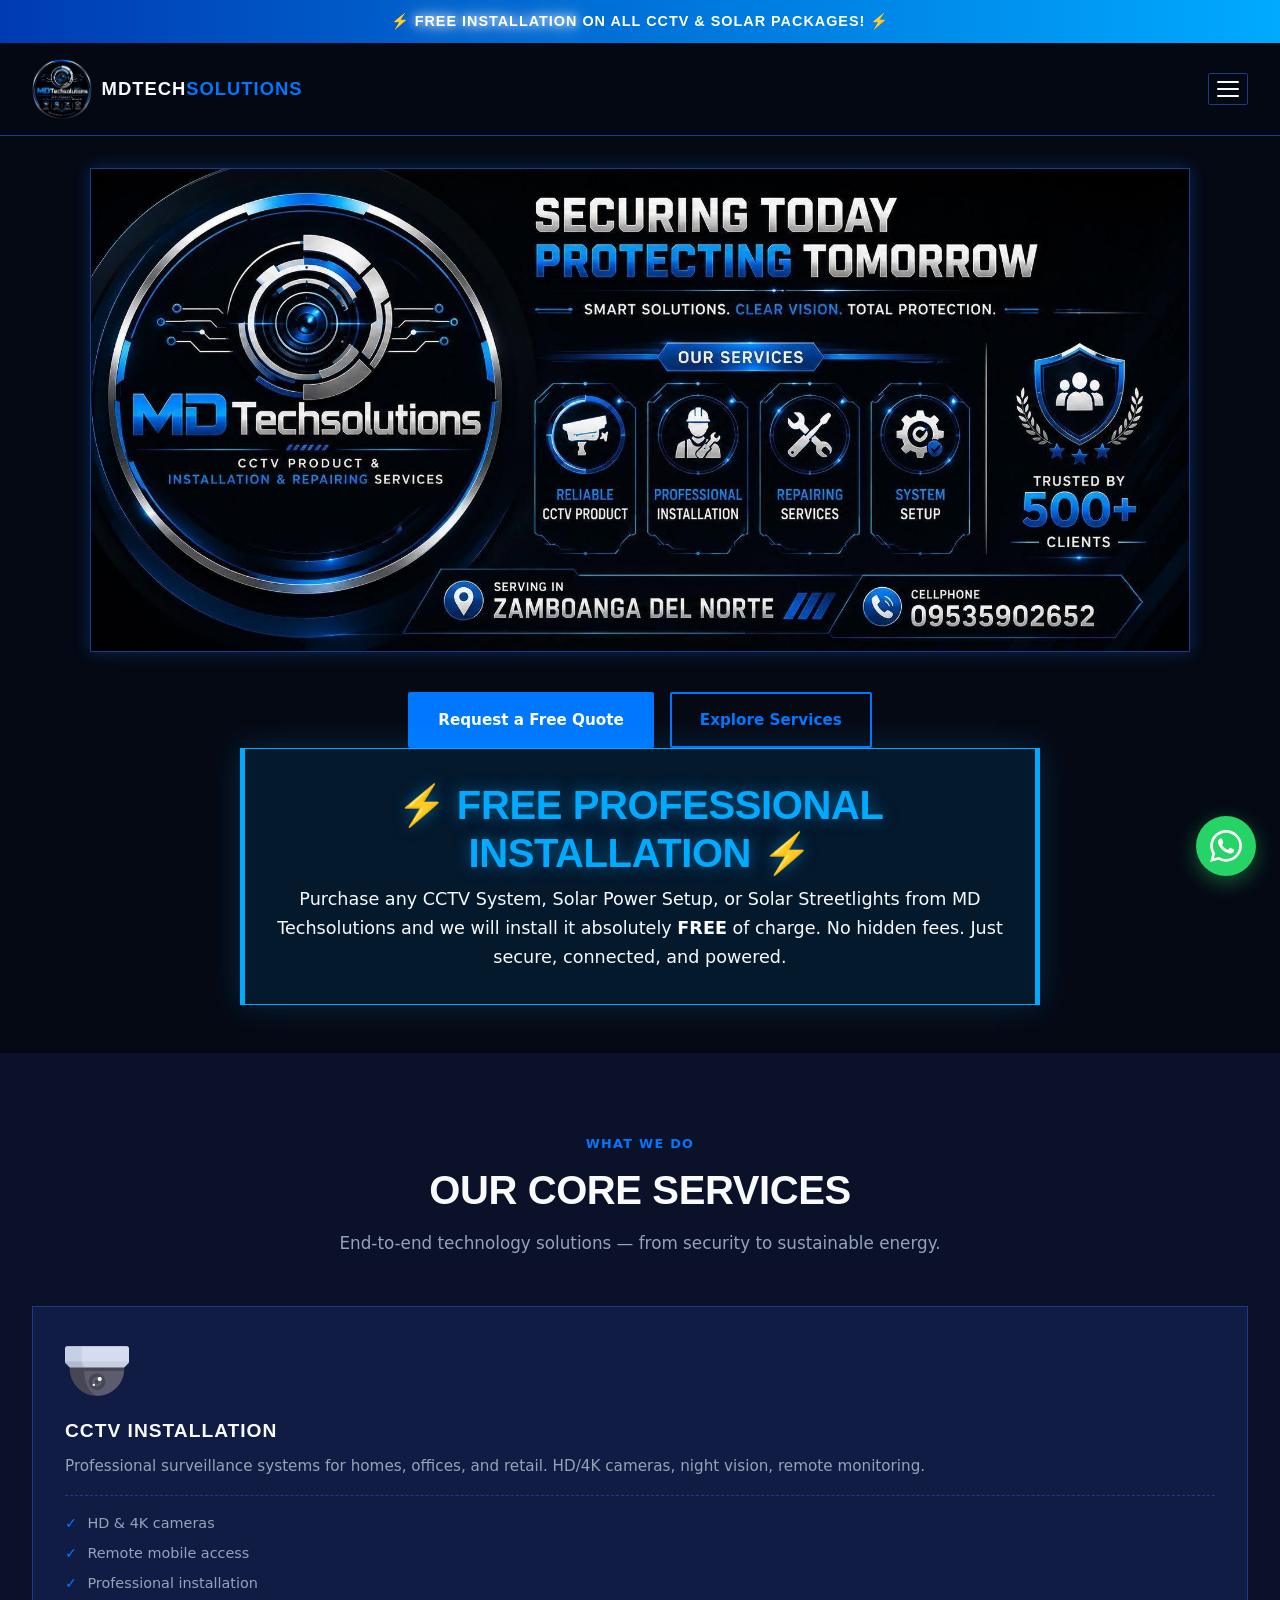
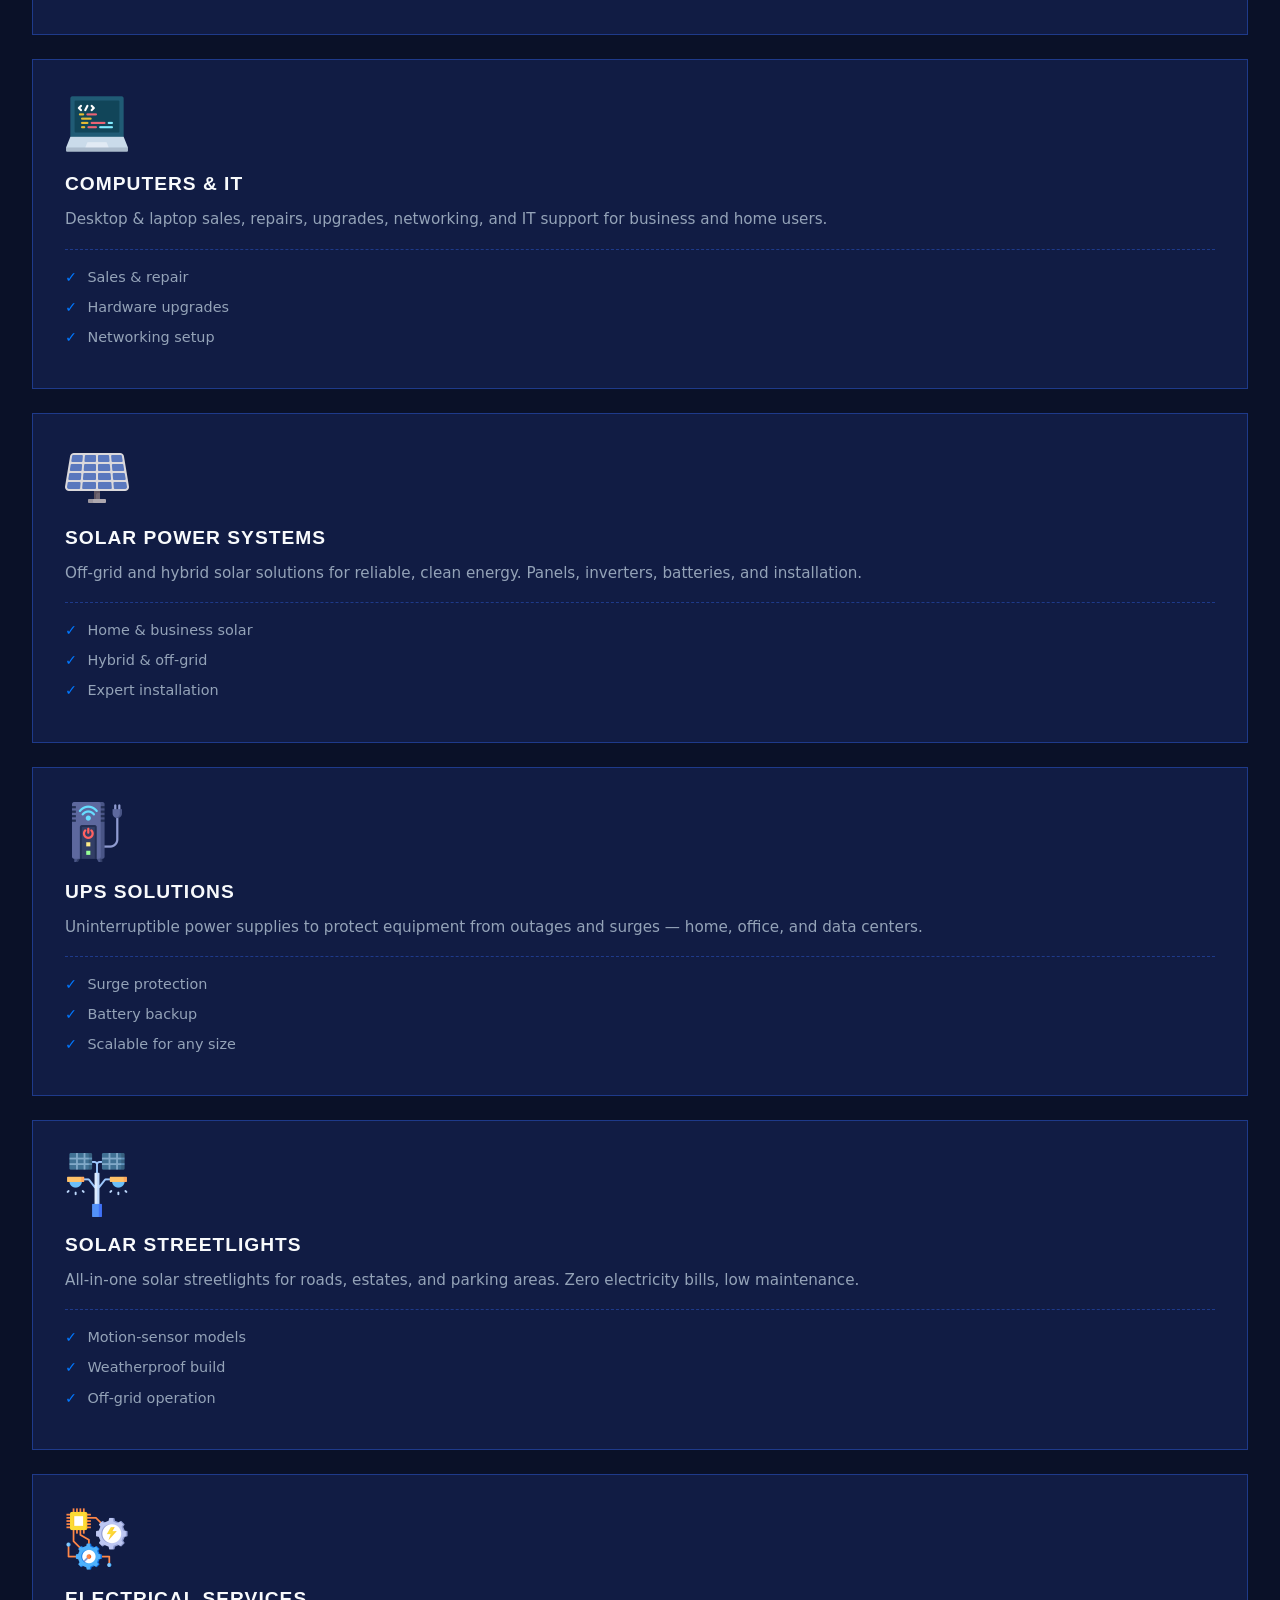
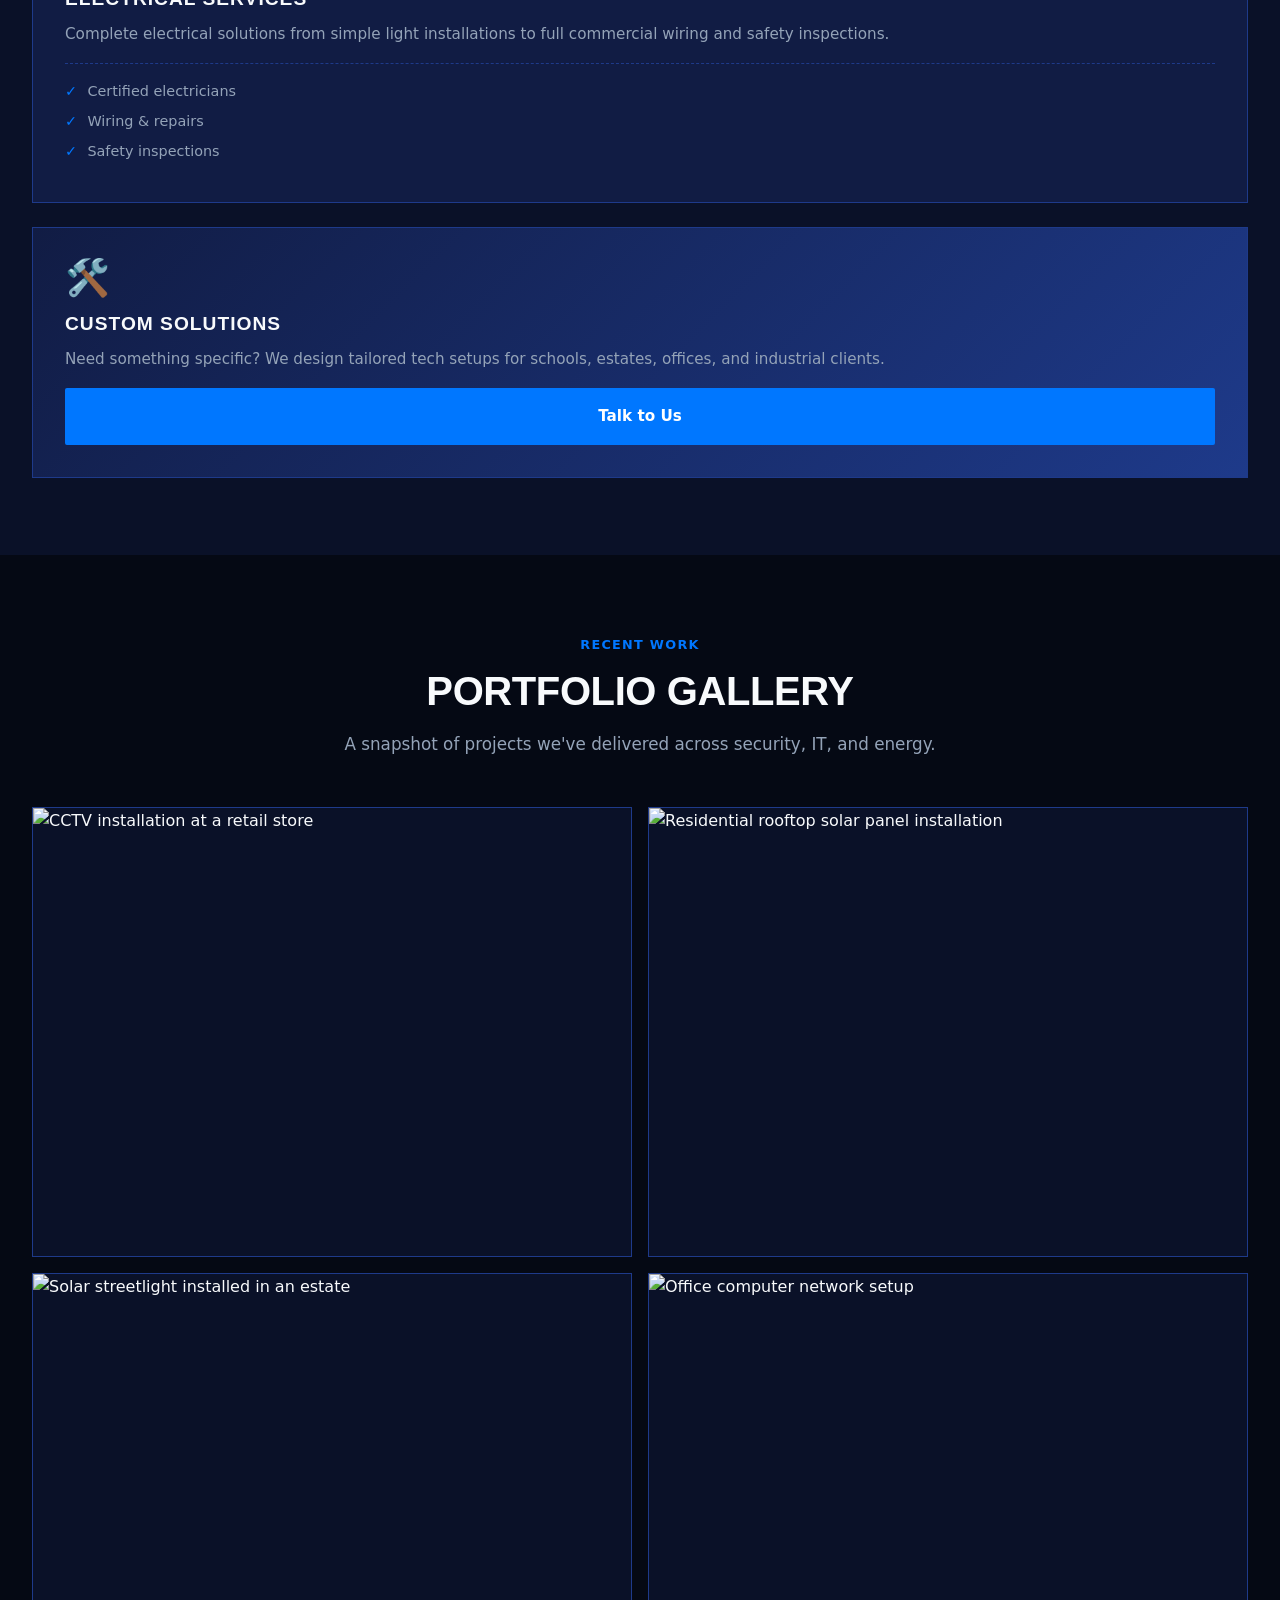
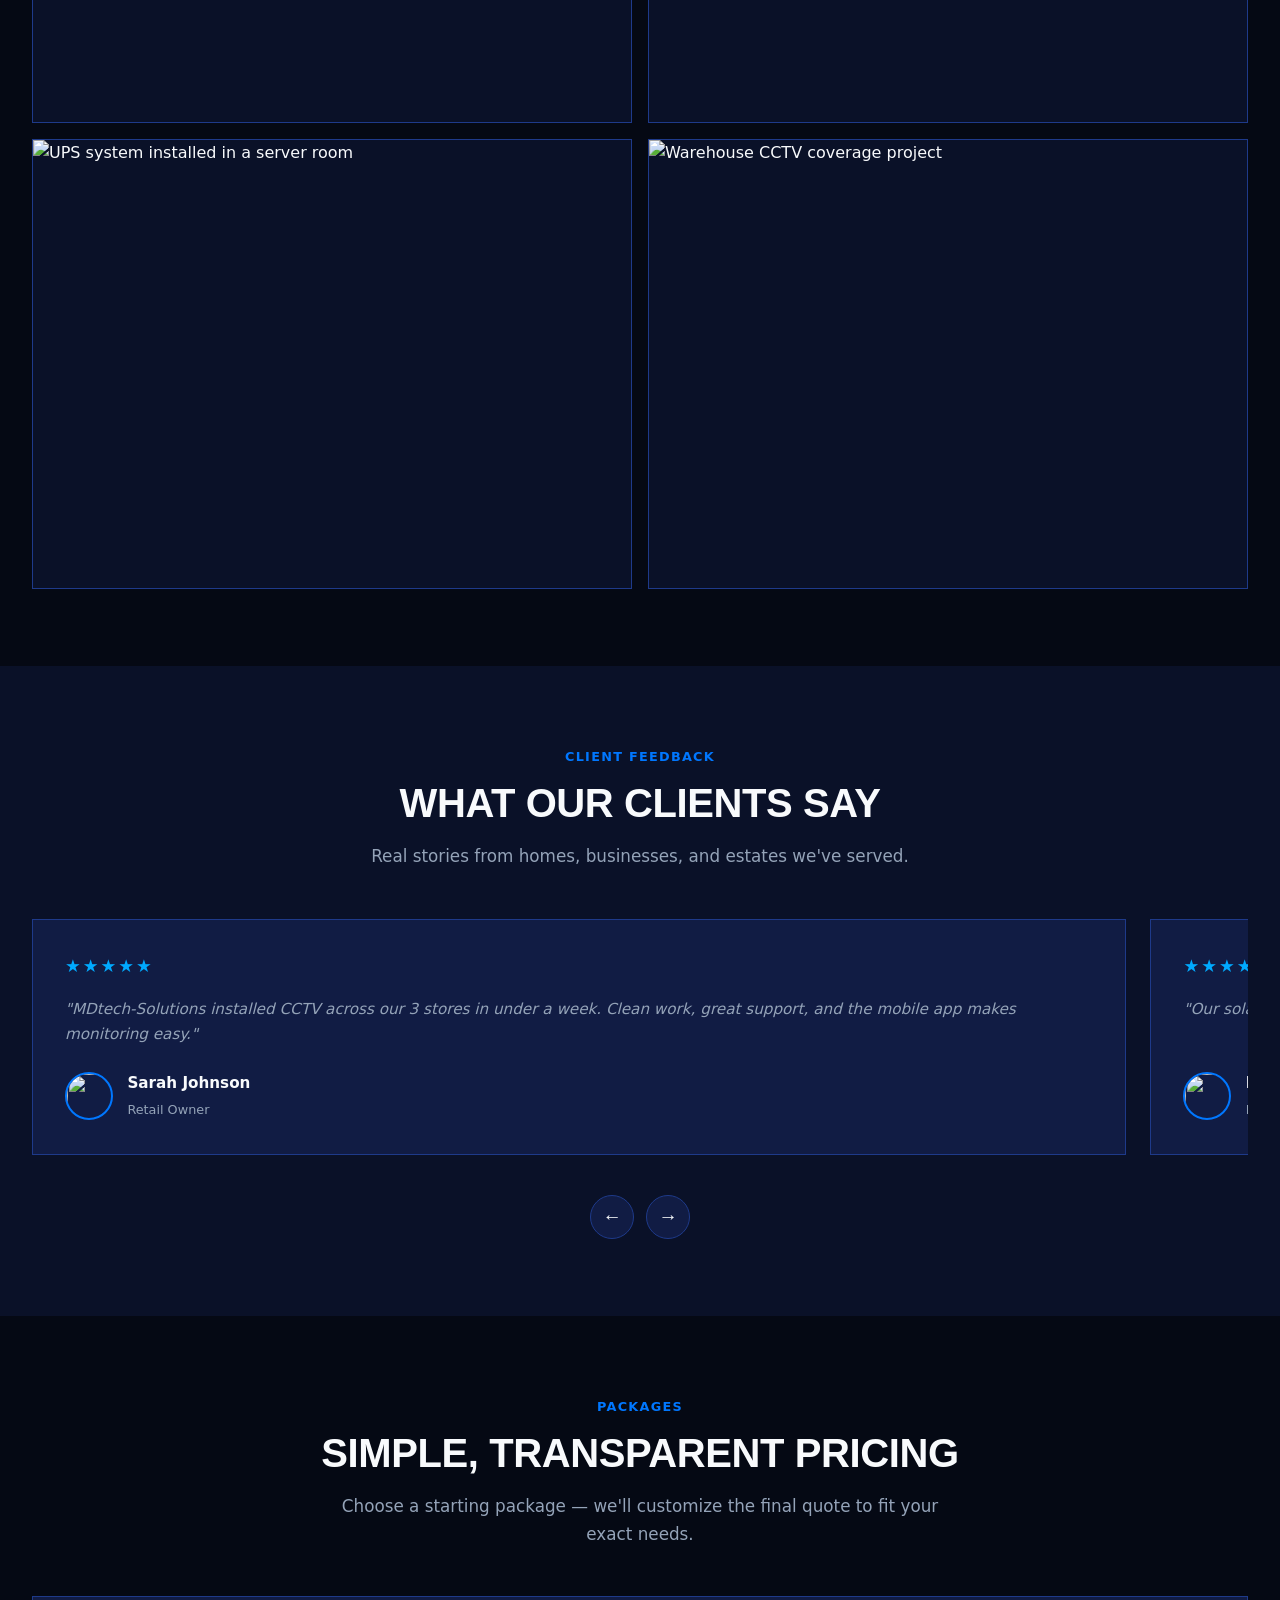
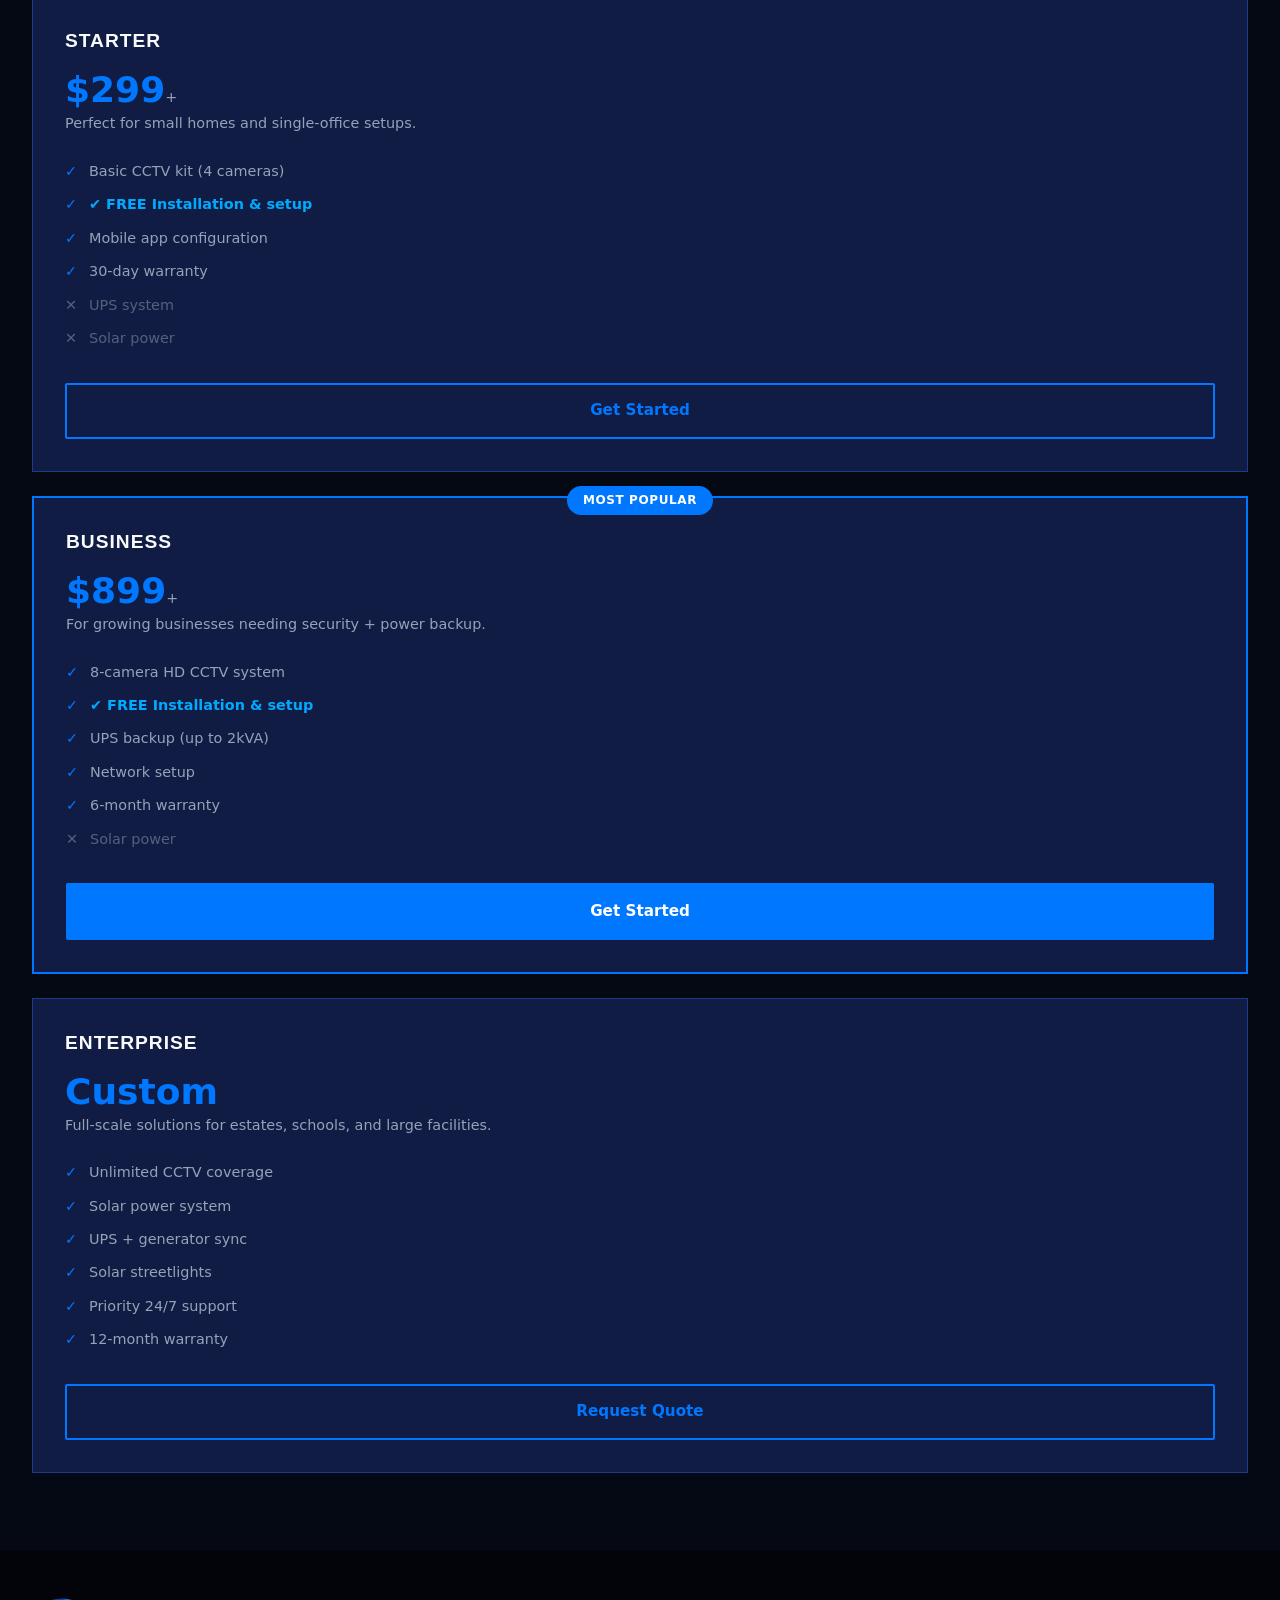
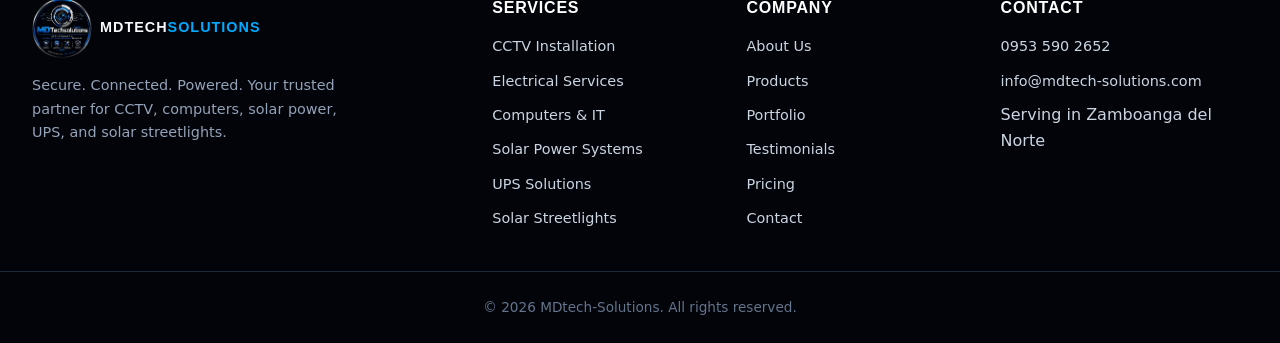
==== commit eb56b46c: "almost" ====
--- a/index.html
+++ b/index.html
@@ -22,11 +22,11 @@
   <meta name="twitter:description" content="Professional CCTV installation, computer sales, solar power systems, UPS, and solar streetlights." />
   <meta name="twitter:image" content="https://www.mdtech-solutions.com/images/og-image.jpg" />
 
-  <link rel="icon" href="images/logo.svg" type="image/svg+xml" />
-  <link rel="apple-touch-icon" href="images/logo.svg" />
+  <link rel="icon" href="images/logo.png" type="image/png" />
+  <link rel="apple-touch-icon" href="images/logo.png" />
   <link rel="preconnect" href="https://fonts.googleapis.com" />
   <link rel="preconnect" href="https://fonts.gstatic.com" crossorigin />
-  <link href="https://fonts.googleapis.com/css2?family=Inter:wght@400;500;600;700;800&display=swap" rel="stylesheet" />
+  <link href="https://fonts.googleapis.com/css2?family=Orbitron:wght@500;700;900&family=Rajdhani:wght@400;500;600;700&display=swap" rel="stylesheet" />
   <link rel="stylesheet" href="css/style.css" />
 
   <script type="application/ld+json">
@@ -36,28 +36,26 @@
     "name": "MDtech-Solutions",
     "description": "Tech company offering CCTV installation, computer sales & repair, solar power systems, UPS, and solar streetlights.",
     "url": "https://www.mdtech-solutions.com",
-    "logo": "https://www.mdtech-solutions.com/images/logo.svg",
+    "logo": "https://www.mdtech-solutions.com/images/logo.png",
     "image": "https://www.mdtech-solutions.com/images/og-image.jpg",
-    "telephone": "+1234567890",
+    "telephone": "+639535902652",
     "email": "info@mdtech-solutions.com",
-    "address": { "@type": "PostalAddress", "streetAddress": "Your Street Address", "addressLocality": "Your City", "addressRegion": "Your Region", "postalCode": "00000", "addressCountry": "Your Country" },
+    "address": { "@type": "PostalAddress", "streetAddress": "Your Street Address", "addressLocality": "Your City", "addressRegion": "Zamboanga del Norte", "postalCode": "00000", "addressCountry": "Philippines" },
     "openingHours": "Mo-Fr 08:00-18:00, Sa 09:00-15:00",
     "priceRange": "$$"
   }
   </script>
 </head>
 <body>
-  <!-- PROMO BAR -->
-  <div class="promo-bar">
-    ⚡ <span>FREE INSTALLATION</span> ON ALL CCTV & SOLAR PACKAGES! ⚡
-  </div>
-
-  <!-- HEADER -->
+  
+  <!-- HEADER WITH PROMO BAR STICKY -->
   <header class="site-header" role="banner">
-  ...
-
-  <!-- HEADER -->
-  <header class="site-header" role="banner">
+    
+    <!-- PROMO BAR -->
+    <div class="promo-bar">
+      ⚡ <span>FREE INSTALLATION</span> ON ALL CCTV & SOLAR PACKAGES! ⚡
+    </div>
+
     <div class="container">
       <nav class="navbar" aria-label="Main navigation">
         <a href="index.html" class="logo" aria-label="MDtech-Solutions home">
@@ -65,14 +63,14 @@
           <span>MDtech<strong>Solutions</strong></span>
         </a>
         
-          <button class="menu-toggle" aria-label="Toggle navigation menu" aria-expanded="false" aria-controls="nav-menu">
-            <span></span><span></span><span></span>
-          </button>
+        <button class="menu-toggle" aria-label="Toggle navigation menu" aria-expanded="false" aria-controls="nav-menu">
+          <span></span><span></span><span></span>
+        </button>
 
         <ul class="nav-links" id="nav-menu">
           <li><a href="index.html">Home</a></li>
           <li><a href="services.html">Services</a></li>
-          <li><a href="products.html">Products</a></li> <!-- NEW -->
+          <li><a href="products.html">Products</a></li>
           <li><a href="about.html">About</a></li>
           <li><a href="contact.html" class="btn-nav">Get a Quote</a></li>
         </ul>
@@ -81,29 +79,30 @@
   </header>
 
   <main role="main">
-        <!-- HERO (Image Banner) -->
+    <!-- HERO (Image Banner) -->
     <section id="home" class="hero-banner" aria-labelledby="hero-title">
       <div class="container hero-banner-container">
         <!-- Visually hidden H1 for SEO -->
         <h1 id="hero-title" class="sr-only">MD Techsolutions - IT Services in Zamboanga del Norte</h1>
-            <!-- FREE INSTALL HIGHLIGHT -->
+        
+        <!-- The Flyer Image -->
+        <a href="contact.html" aria-label="Get a quote from MD Techsolutions">
+          <img src="images/mdtech-hero-banner.jpg" alt="MD Techsolutions - Securing Today, Protecting Tomorrow." class="hero-image" fetchpriority="high" />
+        </a>
+        
+        <!-- Buttons -->
+        <div class="hero-actions-banner">
+          <a href="contact.html" class="btn btn-primary">Request a Free Quote</a>
+          <a href="services.html" class="btn btn-outline">Explore Services</a>
+        </div>
+      </div>
+    </section>
+
+    <!-- FREE INSTALL HIGHLIGHT -->
     <section class="container">
       <div class="free-install-highlight">
         <h2>⚡ FREE PROFESSIONAL INSTALLATION ⚡</h2>
         <p>Purchase any CCTV System, Solar Power Setup, or Solar Streetlights from MD Techsolutions and we will install it absolutely <strong>FREE</strong> of charge. No hidden fees. Just secure, connected, and powered.</p>
-      </div>
-    </section>
-        
-        <!-- The Flyer Image -->
-          <a href="contact.html" aria-label="Get a quote from MD Techsolutions">
-            <img src="images/mdtech-hero-banner.jpg" alt="MD Techsolutions - Securing Today, Protecting Tomorrow." class="hero-image" fetchpriority="high" />
-          </a>
-        
-        <!-- Optional: Add buttons over or under the image if you want people to click -->
-        <div class="hero-actions-banner">
-          <a href="contact.html" class="btn btn-primary">Request a Free Quote</a>
-          <a href="services.html" class="btn btn-outline">Explore Services</a>
-        </div>
       </div>
     </section>
 
@@ -117,14 +116,14 @@
         </header>
         <div class="card-grid">
           <article class="card">
-            <!-- Example of how to use real images for the icons -->
-             <div class="card-icon">
+            <div class="card-icon">
               <img src="images/icons/cctv-icon.png" alt="CCTV Icon" width="64" height="64">
             </div>
             <h3>CCTV Installation</h3>
             <p>Professional surveillance systems for homes, offices, and retail. HD/4K cameras, night vision, remote monitoring.</p>
             <ul class="card-features"><li>HD & 4K cameras</li><li>Remote mobile access</li><li>Professional installation</li></ul>
           </article>
+          
           <article class="card">
             <div class="card-icon">
               <img src="images/icons/computers-icon.png" alt="Computers Icon" width="64" height="64">
@@ -133,6 +132,7 @@
             <p>Desktop & laptop sales, repairs, upgrades, networking, and IT support for business and home users.</p>
             <ul class="card-features"><li>Sales & repair</li><li>Hardware upgrades</li><li>Networking setup</li></ul>
           </article>
+          
           <article class="card">
             <div class="card-icon">
               <img src="images/icons/solar-panel.png" alt="Solar Icon" width="64" height="64">
@@ -141,6 +141,7 @@
             <p>Off-grid and hybrid solar solutions for reliable, clean energy. Panels, inverters, batteries, and installation.</p>
             <ul class="card-features"><li>Home & business solar</li><li>Hybrid & off-grid</li><li>Expert installation</li></ul>
           </article>
+          
           <article class="card">
             <div class="card-icon">
               <img src="images/icons/ups.png" alt="UPS Icon" width="64" height="64">
@@ -149,6 +150,7 @@
             <p>Uninterruptible power supplies to protect equipment from outages and surges — home, office, and data centers.</p>
             <ul class="card-features"><li>Surge protection</li><li>Battery backup</li><li>Scalable for any size</li></ul>
           </article>
+          
           <article class="card">
             <div class="card-icon">
               <img src="images/icons/street-light.png" alt="Streetlight Icon" width="64" height="64">
@@ -157,7 +159,8 @@
             <p>All-in-one solar streetlights for roads, estates, and parking areas. Zero electricity bills, low maintenance.</p>
             <ul class="card-features"><li>Motion-sensor models</li><li>Weatherproof build</li><li>Off-grid operation</li></ul>
           </article>
-            <article class="card">
+          
+          <article class="card">
             <div class="card-icon">
               <img src="images/icons/electrical.png" alt="Electrical Icon" width="64" height="64">
             </div>
@@ -169,6 +172,7 @@
               <li>Safety inspections</li>
             </ul>
           </article>
+          
           <article class="card card-cta">
             <div class="card-icon" aria-hidden="true">🛠️</div>
             <h3>Custom Solutions</h3>
@@ -280,7 +284,7 @@
             <p class="pricing-desc">Perfect for small homes and single-office setups.</p>
             <ul class="pricing-features">
               <li>Basic CCTV kit (4 cameras)</li>
-              <li>Installation & setup</li>
+              <li style="color: var(--primary-glow); font-weight: 700;">✔ FREE Installation & setup</li>
               <li>Mobile app configuration</li>
               <li>30-day warranty</li>
               <li class="disabled">UPS system</li>
@@ -295,7 +299,7 @@
             <p class="pricing-desc">For growing businesses needing security + power backup.</p>
             <ul class="pricing-features">
               <li>8-camera HD CCTV system</li>
-              <li>Professional installation</li>
+              <li style="color: var(--primary-glow); font-weight: 700;">✔ FREE Installation & setup</li>
               <li>UPS backup (up to 2kVA)</li>
               <li>Network setup</li>
               <li>6-month warranty</li>
@@ -328,15 +332,15 @@
       <div>
         <a href="index.html" class="logo footer-logo">
           <img src="images/logo.png" alt="MD Techsolutions Logo" class="logo-img" />
-          <span>MDtech<strong>-Solutions</strong></span>
+          <span>MDtech<strong>Solutions</strong></span>
         </a>
         <p class="footer-desc">Secure. Connected. Powered. Your trusted partner for CCTV, computers, solar power, UPS, and solar streetlights.</p>
       </div>
       <div>
         <h4>Services</h4>
         <ul>
-          <li><span aria-hidden="true">📞</span><a href="tel:+639535902652">0953 590 2652</a></li>
-          <l><span aria-hidden="true">📍</span>Serving in Zamboanga del Norte</li>
+          <li><a href="services.html">CCTV Installation</a></li>
+          <li><a href="services.html">Electrical Services</a></li>
           <li><a href="services.html">Computers & IT</a></li>
           <li><a href="services.html">Solar Power Systems</a></li>
           <li><a href="services.html">UPS Solutions</a></li>
@@ -347,6 +351,7 @@
         <h4>Company</h4>
         <ul>
           <li><a href="about.html">About Us</a></li>
+          <li><a href="products.html">Products</a></li>
           <li><a href="index.html#gallery">Portfolio</a></li>
           <li><a href="index.html#testimonials">Testimonials</a></li>
           <li><a href="index.html#pricing">Pricing</a></li>
@@ -356,9 +361,9 @@
       <div>
         <h4>Contact</h4>
         <ul>
-          <li><a href="tel:+1234567890">+1 (234) 567-890</a></li>
+          <li><a href="tel:+639535902652">0953 590 2652</a></li>
           <li><a href="mailto:info@mdtech-solutions.com">info@mdtech-solutions.com</a></li>
-          <li>Your Street Address, Your City</li>
+          <li>Serving in Zamboanga del Norte</li>
         </ul>
       </div>
     </div>
@@ -368,7 +373,7 @@
   </footer>
 
   <!-- WHATSAPP FLOAT -->
-  <a href="https://wa.me/1234567890?text=Hi%20MDtech-Solutions%2C%20I%27d%20like%20a%20quote." class="whatsapp-float" target="_blank" rel="noopener" aria-label="Chat with us on WhatsApp">
+  <a href="https://wa.me/639535902652?text=Hi%20MDtech-Solutions%2C%20I%27d%20like%20a%20quote." class="whatsapp-float" target="_blank" rel="noopener" aria-label="Chat with us on WhatsApp">
     <svg viewBox="0 0 24 24" fill="currentColor" aria-hidden="true">
       <path d="M17.472 14.382c-.297-.149-1.758-.867-2.03-.967-.273-.099-.471-.148-.67.15-.197.297-.767.966-.94 1.164-.173.199-.347.223-.644.075-.297-.15-1.255-.463-2.39-1.475-.883-.788-1.48-1.761-1.653-2.059-.173-.297-.018-.458.13-.606.134-.133.298-.347.446-.52.149-.174.198-.298.298-.497.099-.198.05-.371-.025-.52-.075-.149-.669-1.612-.916-2.207-.242-.579-.487-.5-.669-.51-.173-.008-.371-.01-.57-.01-.198 0-.52.074-.792.372-.272.297-1.04 1.016-1.04 2.479 0 1.462 1.065 2.875 1.213 3.074.149.198 2.096 3.2 5.077 4.487.709.306 1.262.489 1.694.625.712.227 1.36.195 1.871.118.571-.085 1.758-.719 2.006-1.413.248-.694.248-1.289.173-1.413-.074-.124-.272-.198-.57-.347m-5.421 7.403h-.004a9.87 9.87 0 01-5.031-1.378l-.361-.214-3.741.982.998-3.648-.235-.374a9.86 9.86 0 01-1.51-5.26c.001-5.45 4.436-9.884 9.888-9.884 2.64 0 5.122 1.03 6.988 2.898a9.825 9.825 0 012.893 6.994c-.003 5.45-4.437 9.884-9.885 9.884m8.413-18.297A11.815 11.815 0 0012.05 0C5.495 0 .16 5.335.157 11.892c0 2.096.547 4.142 1.588 5.945L.057 24l6.305-1.654a11.882 11.882 0 005.683 1.448h.005c6.554 0 11.89-5.335 11.893-11.893a11.821 11.821 0 00-3.48-8.413z"/>
     </svg>
--- a/css/style.css
+++ b/css/style.css
@@ -509,12 +509,27 @@
 
 /* ---------- Footer ---------- */
 .site-footer { background: var(--footer-bg); color: #cbd5e1; padding: 3rem 0 0; }
-.footer-grid { display: grid; grid-template-columns: 1fr; gap: 2rem; padding-bottom: 2.5rem; }
-.footer-logo { color: #fff; margin-bottom: 1rem; }
+
+.footer-grid { 
+  display: grid; 
+  grid-template-columns: 1fr; /* Mobile: 1 column */
+  gap: 2rem; 
+  padding-bottom: 2.5rem; 
+}
+
+/* Desktop: 4 Columns */
+@media (min-width: 900px) {
+  .footer-grid {
+    grid-template-columns: 2fr 1fr 1fr 1.2fr;
+    gap: 3rem;
+  }
+}
+
+.footer-logo { color: #fff; margin-bottom: 1rem; display: flex; align-items: center; gap: 0.5rem; }
 .footer-logo strong { color: var(--accent); }
 .footer-logo:hover { color: #fff; }
-.footer-desc { font-size: 0.9rem; color: #94a3b8; max-width: 340px; }
-.site-footer h4 { color: #fff; }
+.footer-desc { font-size: 0.9rem; color: #94a3b8; max-width: 340px; margin-top: 1rem; }
+.site-footer h4 { color: #fff; margin-bottom: 1rem; }
 .site-footer ul { display: grid; gap: 0.5rem; }
 .site-footer a { color: #cbd5e1; font-size: 0.9rem; }
 .site-footer a:hover { color: var(--accent); }
@@ -613,154 +628,227 @@
   }
 }
 
-/* ---------- Products Page (Horizontal Row Layout) ---------- */
-.products-section {
-  padding: clamp(3rem, 6vw, 5rem) 0;
-  background: var(--bg);
-}
-
-/* Change to a single column list */
+
+/* ---------- Products Page (Categorized Layout) ---------- */
+/* ---------- Products Page (Tabbed Layout) ---------- */
+
+/* Main Category Header */
+.cctv-main-header {
+  text-align: center;
+  margin-bottom: 2rem;
+  padding: 2rem;
+  background: linear-gradient(135deg, rgba(0, 119, 255, 0.1), rgba(0, 170, 255, 0.05));
+  border: 1px solid var(--primary-glow);
+  border-radius: var(--radius);
+  box-shadow: var(--shadow-glow);
+  clip-path: polygon(20px 0, 100% 0, 100% calc(100% - 20px), calc(100% - 20px) 100%, 0 100%, 0 20px);
+}
+
+.cctv-main-header h2 {
+  font-family: 'Orbitron', sans-serif;
+  color: var(--primary-glow);
+  font-size: clamp(2.5rem, 6vw, 4rem);
+  text-transform: uppercase;
+  letter-spacing: 2px;
+  margin-bottom: 0.5rem;
+  text-shadow: 0 0 20px rgba(0, 170, 255, 0.5);
+}
+
+.cctv-main-header p {
+  color: var(--text);
+  font-size: 1.1rem;
+  font-weight: 500;
+}
+
+/* Tab Buttons Container */
+.tab-buttons {
+  display: flex;
+  flex-wrap: wrap;
+  justify-content: center;
+  gap: 1rem;
+  margin-bottom: 3rem;
+}
+
+/* Tab Button Styles */
+.tab-btn {
+  background: var(--bg-soft);
+  border: 1px solid var(--border);
+  color: var(--text-light);
+  padding: 0.8rem 1.5rem;
+  font-family: 'Orbitron', sans-serif;
+  font-size: 1rem;
+  cursor: pointer;
+  transition: all var(--transition);
+  clip-path: polygon(10px 0, 100% 0, 100% calc(100% - 10px), calc(100% - 10px) 100%, 0 100%, 0 10px);
+}
+
+.tab-btn:hover {
+  border-color: var(--primary-glow);
+  color: var(--text);
+}
+
+.tab-btn.active {
+  background: var(--primary);
+  color: #fff;
+  border-color: var(--primary-glow);
+  box-shadow: var(--shadow-glow);
+}
+
+/* Hide all tab content by default */
+.tab-content {
+  display: none;
+  animation: fadeIn 0.4s ease-in-out;
+}
+
+/* Show the active tab content */
+.tab-content.active {
+  display: block;
+}
+
+@keyframes fadeIn {
+  from { opacity: 0; transform: translateY(10px); }
+  to { opacity: 1; transform: translateY(0); }
+}
+
+/* Products Grid (For the tabbed view) */
 .products-grid {
-  display: flex;
-  flex-direction: column;
+  display: grid;
+  grid-template-columns: 1fr;
   gap: 1.5rem;
-  max-width: 900px; /* Keeps the rows from getting too wide on huge screens */
-  margin: 0 auto;
-}
-
-/* Make each card a horizontal row */
-.product-card {
-  display: flex;
-  flex-direction: column; /* Mobile: image on top, text below */
+}
+
+@media (min-width: 768px) {
+  .products-grid { grid-template-columns: repeat(2, 1fr); }
+}
+
+/* The Product Card */
+/* ---------- Split-Screen Product Layout ---------- */
+
+/* The main container for the active tab */
+.showcase-wrapper {
   background: var(--bg-soft);
   border: 1px solid var(--border);
   border-radius: var(--radius);
   overflow: hidden;
-  transition: transform var(--transition), box-shadow var(--transition);
-  clip-path: polygon(0 0, 100% 0, 100% calc(100% - 20px), calc(100% - 20px) 100%, 0 100%);
-}
-
-.product-card:hover {
-  transform: translateY(-5px);
-  border-color: var(--primary-glow);
-  box-shadow: var(--shadow-glow);
-}
-
-/* Fix the image size for the row layout */
-.product-image {
+  display: flex;
+  flex-direction: column;
+  /* Angled tech corners */
+  clip-path: polygon(0 0, 100% 0, 100% calc(100% - 30px), calc(100% - 30px) 100%, 0 100%);
+  box-shadow: var(--shadow-lg);
+  margin-bottom: 2rem;
+}
+
+/* The Left Side: Info */
+.showcase-info {
+  padding: 2rem;
+  display: flex;
+  flex-direction: column;
+  justify-content: center;
+}
+
+.showcase-info h3 {
+  font-family: 'Orbitron', sans-serif;
+  font-size: 1.8rem;
+  color: var(--primary-glow);
+  margin-bottom: 1rem;
+  text-transform: uppercase;
+  text-shadow: 0 0 10px rgba(0, 170, 255, 0.3);
+}
+
+.showcase-info p {
+  color: var(--text-light);
+  font-size: 1.05rem;
+  margin-bottom: 1.5rem;
+  line-height: 1.7;
+}
+
+/* Feature list inside the info */
+.showcase-features {
+  margin-bottom: 2rem;
+  display: grid;
+  gap: 0.75rem;
+}
+
+.showcase-features li {
+  display: flex;
+  align-items: center;
+  gap: 0.75rem;
+  color: var(--text);
+  font-size: 0.95rem;
+}
+
+.showcase-features li::before {
+  content: "✓";
+  color: var(--primary-glow);
+  font-weight: bold;
+  font-size: 1.1rem;
+}
+
+/* The Bottom of Info: Badges */
+.showcase-badges {
+  display: flex;
+  flex-wrap: wrap;
+  gap: 1rem;
+  margin-top: auto;
+  padding-top: 1.5rem;
+  border-top: 1px dashed var(--border);
+}
+
+/* Badge styling (copied from before, slightly larger) */
+.badge {
+  display: inline-flex;
+  align-items: center;
+  gap: 0.5rem;
+  padding: 0.6rem 1.25rem;
+  font-family: 'Orbitron', sans-serif;
+  font-size: 0.85rem;
+  font-weight: 700;
+  text-transform: uppercase;
+  border-radius: 4px;
+}
+
+.badge-free {
+  background: rgba(0, 170, 255, 0.15);
+  color: var(--primary-glow);
+  border: 1px solid var(--primary-glow);
+  box-shadow: 0 0 15px rgba(0, 170, 255, 0.3);
+}
+
+.badge-affordable {
+  background: rgba(0, 255, 128, 0.1);
+  color: #00ff80;
+  border: 1px solid #00ff80;
+  box-shadow: 0 0 15px rgba(0, 255, 128, 0.2);
+}
+
+/* The Right Side: Image */
+.showcase-image {
   width: 100%;
-  height: 250px;
+  height: 300px; /* Height for mobile */
   object-fit: cover;
   border-bottom: 1px solid var(--border);
   background: #000;
 }
 
-.product-info {
-  padding: 1.5rem;
-  display: flex;
-  flex-direction: column;
-  flex: 1;
-  justify-content: center;
-}
-
-.product-category {
-  font-size: 0.75rem;
-  color: var(--primary-glow);
-  text-transform: uppercase;
-  letter-spacing: 0.1em;
-  font-weight: 700;
-  margin-bottom: 0.5rem;
-}
-
-.product-info h3 {
-  font-size: 1.4rem;
-  margin-bottom: 0.75rem;
-}
-
-.product-info p {
-  color: var(--text-light);
-  font-size: 0.95rem;
-  margin-bottom: 1.5rem;
-  flex: 1;
-}
-
-.product-footer {
-  display: flex;
-  justify-content: space-between;
-  align-items: center;
-  border-top: 1px dashed var(--border);
-  padding-top: 1rem;
-  margin-top: auto;
-}
-
-.product-price {
-  font-family: 'Orbitron', sans-serif;
-  color: var(--primary-glow);
-  font-weight: 700;
-  font-size: 1.2rem;
-}
-
-/* Desktop: Switch to side-by-side (Image Left, Text Right) */
-@media (min-width: 768px) {
-  .product-card {
-    flex-direction: row; /* Horizontal layout */
+/* Desktop Layout: Left Info, Right Image */
+@media (min-width: 900px) {
+  .showcase-wrapper {
+    flex-direction: row-reverse; /* Puts the image on the RIGHT */
     align-items: stretch;
   }
   
-  .product-image {
-    width: 35%; /* Image takes up 35% of the card */
-    height: auto; /* Let it fill the height of the row */
-    min-height: 250px;
-    border-bottom: none;
-    border-right: 1px solid var(--border);
+  .showcase-info {
+    width: 55%;
+    padding: 3rem;
   }
   
-  .product-info {
-    width: 65%; /* Text takes up the rest */
-    padding: 2rem;
+  .showcase-image {
+    width: 45%;
+    height: auto;
+    min-height: 450px;
+    border-bottom: none;
+    border-left: 1px solid var(--border); /* Separator line */
   }
-}
-
-/* Responsive Grid for Products */
-@media (min-width: 640px) {
-  .products-grid { grid-template-columns: repeat(2, 1fr); }
-}
-@media (min-width: 900px) {
-  .products-grid { grid-template-columns: repeat(3, 1fr); }
-}
-
-/* ==========================================
-   Responsive Breakpoints
-   ========================================== */
-@media (min-width: 640px) {
-  .card-grid { grid-template-columns: repeat(2, 1fr); }
-  .about-highlights { grid-template-columns: repeat(2, 1fr); }
-  .why-grid { grid-template-columns: repeat(2, 1fr); }
-  .footer-grid { grid-template-columns: repeat(2, 1fr); }
-  .gallery-grid { grid-template-columns: repeat(3, 1fr); gap: 1.25rem; }
-  .testimonial { flex: 0 0 70%; }
-  .pricing-grid { grid-template-columns: repeat(2, 1fr); }
-}
-
-@media (min-width: 900px) {
-  .menu-toggle { display: none; }
-  .nav-links {
-    display: flex; flex-direction: row; position: static;
-    background: transparent; padding: 0; box-shadow: none;
-    border: none; align-items: center; gap: 0.5rem; min-width: auto;
-  }
-  .nav-links a { padding: 0.5rem 0.9rem; }
-  .btn-nav { margin-left: 0.5rem; }
-
-  .card-grid { grid-template-columns: repeat(3, 1fr); }
-  .why-grid { grid-template-columns: repeat(4, 1fr); }
-  .about-grid { grid-template-columns: 1.2fr 1fr; gap: 4rem; }
-  .contact-grid { grid-template-columns: 1fr 1.2fr; gap: 4rem; }
-  .footer-grid { grid-template-columns: 2fr 1fr 1fr 1.2fr; }
-  .testimonial { flex: 0 0 calc(33.333% - 1rem); }
-  .pricing-grid { grid-template-columns: repeat(3, 1fr); }
-  .pricing-card.featured { transform: scale(1.03); }
-  .pricing-card.featured:hover { transform: scale(1.03) translateY(-4px); }
 }
 
 /* ---------- Reduced motion ---------- */
